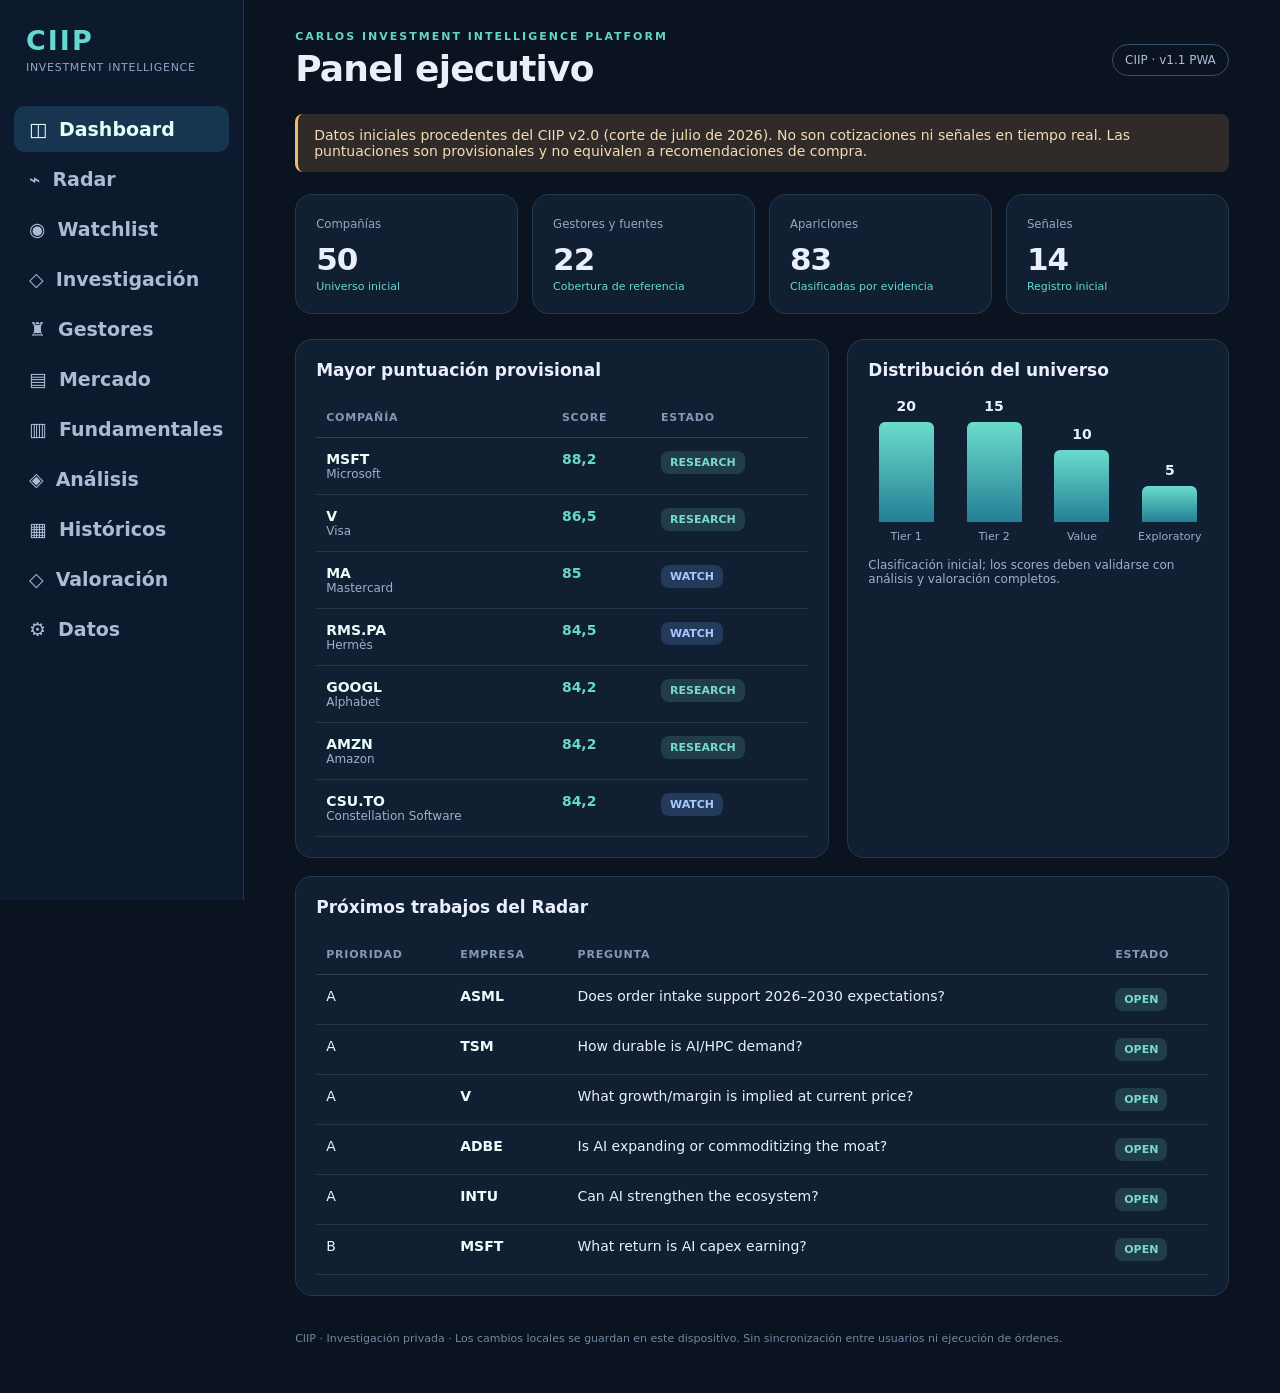
==== index.html @ c1bd5667 "Show 12%-15% DCF threshold cards responsively on mobile and desktop" ====
<!doctype html><html lang="es"><head><meta charset="utf-8"><meta name="viewport" content="width=device-width,initial-scale=1,viewport-fit=cover"><meta name="theme-color" content="#0c1425"><meta name="description" content="CIIP: Investment Radar, watchlist y análisis de calidad"><link rel="manifest" href="manifest.webmanifest"><title>CIIP · Investment Intelligence</title><style>
:root{font-family:Inter,ui-sans-serif,system-ui,-apple-system,Segoe UI,sans-serif;color:#e9effb;background:#0b1220;font-size:14px}*{box-sizing:border-box}body{margin:0}button,input,select,textarea{font:inherit}button{cursor:pointer}.app{display:flex;min-height:100vh}.side{width:244px;background:#0d192d;border-right:1px solid #27354c;padding:25px 14px;position:sticky;top:0;height:100vh;flex-shrink:0}.logo{font-size:27px;font-weight:850;letter-spacing:2px;color:#65d9ce;margin:0 12px 5px}.sub{color:#91a5c3;font-size:11px;margin:0 12px 32px;letter-spacing:.7px}.nav{display:flex;align-items:center;gap:12px;width:100%;background:transparent;border:0;color:#a9bbd5;text-align:left;padding:12px 15px;border-radius:11px;margin:4px 0;font-weight:650}.nav.active,.nav:hover{background:#173551;color:#e4fff8}.nav span{font-size:19px}.main{flex:1;min-width:0;padding:30px clamp(16px,4vw,52px);max-width:1680px;margin:0 auto}.top{display:flex;align-items:center;justify-content:space-between;gap:12px;margin-bottom:25px}.eyebrow{color:#61d6c8;font-size:11px;font-weight:750;letter-spacing:2px;text-transform:uppercase}.top h1{font-size:clamp(24px,3vw,36px);margin:5px 0 0;letter-spacing:-.8px}.pill{border:1px solid #38506a;color:#aabdd4;border-radius:50px;padding:8px 12px;font-size:12px}.stats{display:grid;grid-template-columns:repeat(4,minmax(0,1fr));gap:14px;margin-bottom:25px}.stat,.panel{background:#111f33;border:1px solid #253950;border-radius:17px;padding:20px}.stat small{color:#93a7c3}.stat strong{display:block;font-size:31px;margin-top:10px;letter-spacing:-1px}.stat em{font-style:normal;color:#65d9ce;font-size:11px}.grid{display:grid;grid-template-columns:1.4fr 1fr;gap:18px}.panel{margin-bottom:18px}.panel h2{margin:0 0 18px;font-size:17px}.muted{color:#9db0ca}.tiny{font-size:12px}.tablewrap{overflow:auto}.table{width:100%;border-collapse:collapse;text-align:left}.table th{font-size:11px;text-transform:uppercase;letter-spacing:.8px;color:#8399b5;padding:13px 10px;border-bottom:1px solid #304057;white-space:nowrap}.table td{padding:13px 10px;border-bottom:1px solid #23334a;vertical-align:top}.table tbody tr:hover{background:#1a2d43}.ticker{font-weight:800;color:#e6fff9}.score{font-weight:800;color:#68d9c9}.tag{display:inline-block;background:#213d4b;color:#78d9ce;padding:5px 9px;border-radius:8px;font-size:11px;font-weight:750}.tag.warn{background:#443824;color:#ffce7b}.tag.blue{background:#243a5a;color:#a9c7ff}.filters{display:flex;flex-wrap:wrap;gap:10px;margin-bottom:15px}.input,.select,.textarea{background:#0b182a;border:1px solid #31445d;border-radius:10px;color:#eef5ff;padding:11px 12px;outline:none}.input:focus,.select:focus,.textarea:focus{border-color:#66d6ca}.input{min-width:210px;flex:1}.btn{background:#63d8ca;border:0;border-radius:10px;color:#06252c;padding:10px 14px;font-weight:800}.btn.secondary{background:#24364f;color:#dbe8f8}.btn.danger{background:#54313d;color:#ffc6ce}.actions{display:flex;gap:8px;flex-wrap:wrap}.detail{position:fixed;right:0;top:0;bottom:0;width:min(560px,100%);background:#101d31;box-shadow:-20px 0 80px #0009;z-index:10;overflow:auto;padding:25px;border-left:1px solid #40516b}.overlay{position:fixed;inset:0;background:#0009;z-index:9}.detail h2{font-size:27px;margin:10px 0}.section{margin:25px 0}.section h3{color:#68d9c9;font-size:12px;letter-spacing:1.4px;text-transform:uppercase}.textarea{width:100%;min-height:120px;resize:vertical}.notice{border-left:3px solid #eebd6b;background:#302a29;padding:13px 16px;border-radius:8px;margin-bottom:22px;color:#f4dcb6}.bars{display:flex;align-items:flex-end;gap:12px;height:145px;margin:15px 0}.barcol{flex:1;display:flex;flex-direction:column;justify-content:end;align-items:center;height:100%;gap:8px}.bar{width:100%;max-width:55px;background:linear-gradient(#6bdccc,#247f95);border-radius:6px 6px 0 0}.barlabel{font-size:11px;color:#9aafc9;text-align:center}.mobilemenu{display:none}.hidden{display:none!important}.footer{color:#7188a5;font-size:11px;padding:18px 0}.link{color:#7fd9d0;text-decoration:none}.link:hover{text-decoration:underline}@media(max-width:900px){.side{width:70px;padding:20px 8px}.logo{font-size:18px;margin:0 4px}.sub,.nav .label{display:none}.nav{justify-content:center;padding:13px 8px}.stats{grid-template-columns:repeat(2,minmax(0,1fr))}.grid{grid-template-columns:1fr}}@media(max-width:600px){.app{display:block}.side{width:100%;height:auto;position:fixed;top:auto;bottom:0;z-index:5;display:flex;padding:7px;background:#0e1b30;border-right:0;border-top:1px solid #27354c;justify-content:space-around}.logo,.sub{display:none}.nav{width:auto;min-width:49px;margin:0;padding:9px}.nav span{font-size:21px}.main{padding:23px 15px 92px}.top{align-items:flex-start}.top h1{font-size:26px}.pill{font-size:10px}.stat{padding:15px}.stat strong{font-size:25px}.panel{padding:15px}.table{font-size:12px}.table td,.table th{padding:10px 7px}.detail{padding:20px}.notice{font-size:12px}}

/* CIIP v1.0: mobile-first valuation layouts */
.ciip-result-cards{display:none;grid-template-columns:repeat(3,minmax(0,1fr));gap:14px}
.ciip-result-card{min-width:0;border:1px solid #385168;background:#172942;border-radius:15px;padding:16px}
.ciip-result-card-title{display:flex;justify-content:space-between;align-items:center;gap:8px;margin-bottom:14px}
.ciip-result-card-title h3{margin:0;color:#e6fff9;font-size:16px}
.ciip-result-label{display:block;color:#9db0ca;font-size:11px;line-height:1.45}
.ciip-result-primary-block{padding:14px;border:1px solid #34566a;background:#0c2734;border-radius:12px}
.ciip-result-primary{display:block;color:#74e2d4;font-size:clamp(22px,2.5vw,30px);font-weight:850;line-height:1.15;margin:7px 0 2px;overflow-wrap:anywhere}
.ciip-result-unit{font-size:11px;color:#bbdadc}
.ciip-result-pairs{display:grid;grid-template-columns:repeat(2,minmax(0,1fr));gap:10px;margin-top:11px}
.ciip-result-metric{min-width:0;background:#112238;border:1px solid #2b4058;border-radius:10px;padding:11px}
.ciip-result-metric strong{display:block;font-size:18px;margin:7px 0;overflow-wrap:anywhere}
.ciip-result-metric small{display:block;font-size:10px;color:#8fa5bb;line-height:1.4}
.ciip-result-terminal{display:flex;justify-content:space-between;gap:10px;border-top:1px solid #2c4156;margin-top:12px;padding-top:12px;font-size:12px}
.ciip-result-warning{display:block;color:#f1c37b;font-size:11px;margin-top:8px}
.ciip-scenario-inline{margin-top:15px;padding:10px;border:1px solid #305563;background:#0e2a38;border-radius:10px}
.ciip-scenario-inline strong{display:block;margin-top:3px;font-size:20px;color:#72ded3;overflow-wrap:anywhere}
#ciip-valuation-results{scroll-margin-top:16px}
@media(max-width:1100px){
 .ciip-scenarios{grid-template-columns:1fr!important}
 .ciip-result-cards{display:grid}
 .ciip-result-desktop-table{display:none}
}
@media(max-width:680px){
 .ciip-result-cards{grid-template-columns:1fr}
 .ciip-share-fields{grid-template-columns:1fr!important}
 .ciip-result-card{padding:16px}
 .ciip-scenario-fields{grid-template-columns:repeat(2,minmax(0,1fr))!important}
 .ciip-scenario-panel{padding:15px}
 .ciip-scenario-fields .input{min-width:0;width:100%;font-size:16px}
 #ciip-valuation-results .actions{gap:7px}
 #ciip-valuation-results .btn{flex:1 1 auto;min-height:43px}
 .ciip-result-card-title h3{font-size:17px}
 .ciip-result-primary{font-size:28px}
}
@media(max-width:340px){
 .ciip-scenario-fields{grid-template-columns:1fr!important}
 .ciip-result-pairs{grid-template-columns:1fr}
}

/* Financial SEC history: swipeable comparison on mobile; three-card research summary. */
.ciip-history-cards{display:grid;grid-template-columns:repeat(3,minmax(0,1fr));gap:10px;margin-bottom:12px}
.ciip-history-cards>.panel{margin-bottom:0;min-width:0;padding:15px}
.ciip-history-cards h2{font-size:20px;line-height:1.3;overflow-wrap:anywhere;margin:8px 0}
@media(max-width:600px){.ciip-history-cards{grid-template-columns:1fr}.ciip-history-cards h2{font-size:22px}}
.ciip-result-cards.ciip-return-hurdles{display:grid;grid-template-columns:repeat(2,minmax(0,1fr));gap:12px}
@media(max-width:600px){.ciip-result-cards.ciip-return-hurdles{grid-template-columns:1fr}}
@media(max-width:600px){
 .side{justify-content:flex-start;gap:4px;overflow-x:auto;overscroll-behavior-x:contain;scrollbar-width:thin}
 .side .nav{flex:0 0 54px;min-width:54px}
}
</style></head><body><div id="app"></div><script id="seed" type="application/json">{"02_GURUS": [{"Guru_ID": "G001", "Fuente / vehículo": "Berkshire Hathaway", "Gestor / autor": "Warren Buffett / Greg Abel", "Tipo de dato": "OF-13F", "Estilo": "Quality/Value", "Último corte": "Q1 2026", "Frecuencia": "Trimestral", "Fiabilidad": "Alta", "URL principal": "https://13f.info/manager/0001067983-berkshire-hathaway-inc", "Limitación": "13F no refleja privadas, caja ni operaciones fuera de alcance."}, {"Guru_ID": "G002", "Fuente / vehículo": "Icahn Enterprises", "Gestor / autor": "Carl Icahn", "Tipo de dato": "OF-13F", "Estilo": "Activist", "Último corte": "Q1 2026", "Frecuencia": "Trimestral", "Fiabilidad": "Alta", "URL principal": "https://www.dataroma.com/m/holdings.php?m=ic", "Limitación": "Muy concentrado; distinguir IEP y vehículos."}, {"Guru_ID": "G003", "Fuente / vehículo": "Bridgewater Associates", "Gestor / autor": "CIO team / legado Ray Dalio", "Tipo de dato": "OF-13F", "Estilo": "Macro/Systematic", "Último corte": "Q1 2026", "Frecuencia": "Trimestral", "Fiabilidad": "Alta", "URL principal": "https://13f.info/manager/0001350694-bridgewater-associates-lp", "Limitación": "13F parcial frente a estrategia macro global."}, {"Guru_ID": "G004", "Fuente / vehículo": "Scion Asset Management", "Gestor / autor": "Michael Burry", "Tipo de dato": "OF-13F", "Estilo": "Deep Value / Options", "Último corte": "Q1 2026", "Frecuencia": "Trimestral", "Fiabilidad": "Alta", "URL principal": "https://13f.info/managers/s", "Limitación": "Opciones y nocionales no equivalen a exposición económica lineal."}, {"Guru_ID": "G005", "Fuente / vehículo": "Duquesne Family Office", "Gestor / autor": "Stanley Druckenmiller", "Tipo de dato": "OF-13F", "Estilo": "Macro/Growth", "Último corte": "Q1 2026", "Frecuencia": "Trimestral", "Fiabilidad": "Alta", "URL principal": "https://13f.info/manager/0001536411-duquesne-family-office-llc", "Limitación": "Alta rotación; llamadas y ETFs requieren clasificación."}, {"Guru_ID": "G006", "Fuente / vehículo": "Pershing Square", "Gestor / autor": "Bill Ackman", "Tipo de dato": "OF-13F", "Estilo": "Quality/Value/Activist", "Último corte": "Q1 2026", "Frecuencia": "Trimestral", "Fiabilidad": "Alta", "URL principal": "https://13f.info/manager/0001336528-pershing-square-capital-management-l-p", "Limitación": "No refleja coberturas ni todos los instrumentos."}, {"Guru_ID": "G007", "Fuente / vehículo": "Gotham Asset Management", "Gestor / autor": "Joel Greenblatt", "Tipo de dato": "OF-13F", "Estilo": "Systematic Value", "Último corte": "Q1 2026", "Frecuencia": "Trimestral", "Fiabilidad": "Alta", "URL principal": "https://13f.info/managers/g", "Limitación": "Cartera amplia; cada línea no implica alta convicción."}, {"Guru_ID": "G008", "Fuente / vehículo": "Oaktree Capital", "Gestor / autor": "Howard Marks / equipo", "Tipo de dato": "OF-13F", "Estilo": "Deep Value / Credit", "Último corte": "Q1 2026 restated", "Frecuencia": "Trimestral", "Fiabilidad": "Media", "URL principal": "https://13f.info/manager/0000949509-oaktree-capital-management-lp", "Limitación": "El equity book no representa la estrategia total de crédito."}, {"Guru_ID": "G009", "Fuente / vehículo": "Baupost Group", "Gestor / autor": "Seth Klarman", "Tipo de dato": "OF-13F", "Estilo": "Deep Value", "Último corte": "Q1 2026", "Frecuencia": "Trimestral", "Fiabilidad": "Alta", "URL principal": "https://13f.info/manager/0001061768-baupost-group-llc-ma", "Limitación": "Falta caja, crédito, privados y coberturas."}, {"Guru_ID": "G010", "Fuente / vehículo": "Appaloosa Management", "Gestor / autor": "David Tepper", "Tipo de dato": "OF-13F", "Estilo": "Value/Growth", "Último corte": "Q1 2026", "Frecuencia": "Trimestral", "Fiabilidad": "Alta", "URL principal": "https://13f.info/manager/0001656456-appaloosa-lp", "Limitación": "Cartera oportunista y dinámica."}, {"Guru_ID": "G011", "Fuente / vehículo": "Paulson & Co.", "Gestor / autor": "John Paulson", "Tipo de dato": "OF-13F", "Estilo": "Event-driven", "Último corte": "Q1 2026", "Frecuencia": "Trimestral", "Fiabilidad": "Alta", "URL principal": "https://13f.info/managers/p", "Limitación": "Alta concentración y tesis dependientes de eventos."}, {"Guru_ID": "G012", "Fuente / vehículo": "Pabrai Investments", "Gestor / autor": "Mohnish Pabrai", "Tipo de dato": "OF-13F", "Estilo": "Deep Value/Cyclical", "Último corte": "Q1 2026", "Frecuencia": "Trimestral", "Fiabilidad": "Alta", "URL principal": "https://dataroma.com/m/holdings.php?m=PI", "Limitación": "Sólo posiciones reportables en EE. UU."}, {"Guru_ID": "G013", "Fuente / vehículo": "Himalaya Capital", "Gestor / autor": "Li Lu", "Tipo de dato": "OF-13F", "Estilo": "Quality/Value", "Último corte": "Q1 2026", "Frecuencia": "Trimestral", "Fiabilidad": "Alta", "URL principal": "https://13f.info/managers/h", "Limitación": "Puede omitir Asia y posiciones no sujetas a 13F."}, {"Guru_ID": "G014", "Fuente / vehículo": "Graham Capital Management", "Gestor / autor": "Kenneth Tropin", "Tipo de dato": "OF-13F", "Estilo": "Macro/Systematic", "Último corte": "Q1 2026", "Frecuencia": "Trimestral", "Fiabilidad": "Alta", "URL principal": "https://13f.info/managers/g", "Limitación": "Cartera masiva con ETFs, opciones y convertibles."}, {"Guru_ID": "G015", "Fuente / vehículo": "Galician Investor", "Gestor / autor": "Autor independiente", "Tipo de dato": "DECL/ANAL/WATCH", "Estilo": "Quality", "Último corte": "Jul 2026", "Frecuencia": "Semanal", "Fiabilidad": "Media", "URL principal": "https://galicianinvestor.substack.com/", "Limitación": "Respetar paywall; separar cartera, análisis y watchlist."}, {"Guru_ID": "G016", "Fuente / vehículo": "Best Anchor Stocks", "Gestor / autor": "Leandro", "Tipo de dato": "DECL/ANAL/WATCH", "Estilo": "Compounder", "Último corte": "Jul 2026", "Frecuencia": "Semanal", "Fiabilidad": "Media", "URL principal": "https://www.bestanchorstocks.com/", "Limitación": "Analizar una empresa no implica titularidad."}, {"Guru_ID": "G017", "Fuente / vehículo": "Cobas Asset Management", "Gestor / autor": "Francisco García Paramés / equipo", "Tipo de dato": "OF-FUND", "Estilo": "Deep Value/Cyclical", "Último corte": "Dic 2025 / Ene 2026", "Frecuencia": "Mensual/Semestral", "Fiabilidad": "Alta", "URL principal": "https://www.cobasam.com/", "Limitación": "Usar fondo y fecha exactos."}, {"Guru_ID": "G018", "Fuente / vehículo": "WorldStocks Investments", "Gestor / autor": "Equipo WorldStocks", "Tipo de dato": "ANAL/METHOD", "Estilo": "Quality", "Último corte": "Material aportado", "Frecuencia": "Irregular", "Fiabilidad": "Media", "URL principal": "https://worldstocks.es/", "Limitación": "Checklist y análisis; no asumir cartera."}, {"Guru_ID": "G019", "Fuente / vehículo": "Fundsmith Equity Fund", "Gestor / autor": "Terry Smith / equipo", "Tipo de dato": "OF-FUND", "Estilo": "Quality Compounder", "Último corte": "30 Jun 2026", "Frecuencia": "Mensual", "Fiabilidad": "Alta", "URL principal": "https://www.fundsmith.co.uk/media/b22dtyny/june.pdf", "Limitación": "Top 10 oficial; una posición en construcción puede no revelarse."}, {"Guru_ID": "G020", "Fuente / vehículo": "Akre Capital Management", "Gestor / autor": "Chuck Akre / equipo", "Tipo de dato": "OF-13F", "Estilo": "Quality Compounder", "Último corte": "Q1 2026", "Frecuencia": "Trimestral", "Fiabilidad": "Alta", "URL principal": "https://13f.info/manager/0001112520-akre-capital-management-llc", "Limitación": "13F no muestra caja ni valores no reportables."}, {"Guru_ID": "G021", "Fuente / vehículo": "Markel Group", "Gestor / autor": "Tom Gayner / equipo", "Tipo de dato": "OF-13F", "Estilo": "Quality/Value", "Último corte": "Q1 2026", "Frecuencia": "Trimestral", "Fiabilidad": "Alta", "URL principal": "https://13f.info/manager/0001096343-markel-group-inc", "Limitación": "La cartera forma parte de una aseguradora/holding; no aislar sin contexto."}, {"Guru_ID": "G022", "Fuente / vehículo": "Nomad Investment Partnership", "Gestor / autor": "Nick Sleep / Qais Zakaria", "Tipo de dato": "HIST/LETTERS", "Estilo": "Scale Economies Shared", "Último corte": "2001–2014", "Frecuencia": "Histórico", "Fiabilidad": "Alta", "URL principal": "https://igyfoundation.org.uk/wp-content/uploads/2021/03/Full_Collection_Nomad_Letters_.pdf", "Limitación": "Fuente filosófica histórica; no existe cartera pública actual."}], "03_HOLDINGS": [{"Holding_ID": "H001", "Guru_ID": "G001", "Ticker": "AAPL", "Empresa": "Apple", "Fecha_corte": "2026-03-31", "Tipo_aparición": "OF-13F", "Peso_%": 21.99, "Valor_USD_mm": "", "Actividad": "Holding", "Convicción": "Alta", "Fuente_URL": "https://13f.info/13f/000119312526226661-berkshire-hathaway-inc-q1-2026", "Nota": "Q1 2026; weight from reported 13F market value."}, {"Holding_ID": "H002", "Guru_ID": "G001", "Ticker": "AXP", "Empresa": "American Express", "Fecha_corte": "2026-03-31", "Tipo_aparición": "OF-13F", "Peso_%": 17.43, "Valor_USD_mm": "", "Actividad": "Holding", "Convicción": "Alta", "Fuente_URL": "https://13f.info/13f/000119312526226661-berkshire-hathaway-inc-q1-2026", "Nota": "Q1 2026; weight from reported 13F market value."}, {"Holding_ID": "H003", "Guru_ID": "G001", "Ticker": "KO", "Empresa": "Coca-Cola", "Fecha_corte": "2026-03-31", "Tipo_aparición": "OF-13F", "Peso_%": 11.56, "Valor_USD_mm": "", "Actividad": "Holding", "Convicción": "Alta", "Fuente_URL": "https://13f.info/13f/000119312526226661-berkshire-hathaway-inc-q1-2026", "Nota": "Q1 2026; weight from reported 13F market value."}, {"Holding_ID": "H004", "Guru_ID": "G001", "Ticker": "BAC", "Empresa": "Bank of America", "Fecha_corte": "2026-03-31", "Tipo_aparición": "OF-13F", "Peso_%": 9.52, "Valor_USD_mm": "", "Actividad": "Holding", "Convicción": "Alta", "Fuente_URL": "https://13f.info/13f/000119312526226661-berkshire-hathaway-inc-q1-2026", "Nota": "Q1 2026; weight from reported 13F market value."}, {"Holding_ID": "H005", "Guru_ID": "G001", "Ticker": "CVX", "Empresa": "Chevron", "Fecha_corte": "2026-03-31", "Tipo_aparición": "OF-13F", "Peso_%": 6.64, "Valor_USD_mm": "", "Actividad": "Holding", "Convicción": "Alta", "Fuente_URL": "https://13f.info/13f/000119312526226661-berkshire-hathaway-inc-q1-2026", "Nota": "Q1 2026; weight from reported 13F market value."}, {"Holding_ID": "H006", "Guru_ID": "G001", "Ticker": "OXY", "Empresa": "Occidental Petroleum", "Fecha_corte": "2026-03-31", "Tipo_aparición": "OF-13F", "Peso_%": 6.55, "Valor_USD_mm": "", "Actividad": "Holding", "Convicción": "Alta", "Fuente_URL": "https://13f.info/13f/000119312526226661-berkshire-hathaway-inc-q1-2026", "Nota": "Q1 2026; weight from reported 13F market value."}, {"Holding_ID": "H007", "Guru_ID": "G001", "Ticker": "GOOGL", "Empresa": "Alphabet", "Fecha_corte": "2026-03-31", "Tipo_aparición": "OF-13F", "Peso_%": 5.93, "Valor_USD_mm": "", "Actividad": "Holding", "Convicción": "Alta", "Fuente_URL": "https://13f.info/13f/000119312526226661-berkshire-hathaway-inc-q1-2026", "Nota": "Q1 2026; weight from reported 13F market value."}, {"Holding_ID": "H008", "Guru_ID": "G001", "Ticker": "CB", "Empresa": "Chubb", "Fecha_corte": "2026-03-31", "Tipo_aparición": "OF-13F", "Peso_%": 4.24, "Valor_USD_mm": "", "Actividad": "Holding", "Convicción": "Alta", "Fuente_URL": "https://13f.info/13f/000119312526226661-berkshire-hathaway-inc-q1-2026", "Nota": "Q1 2026; weight from reported 13F market value."}, {"Holding_ID": "H009", "Guru_ID": "G001", "Ticker": "MCO", "Empresa": "Moody's", "Fecha_corte": "2026-03-31", "Tipo_aparición": "OF-13F", "Peso_%": 4.09, "Valor_USD_mm": "", "Actividad": "Holding", "Convicción": "Alta", "Fuente_URL": "https://13f.info/13f/000119312526226661-berkshire-hathaway-inc-q1-2026", "Nota": "Q1 2026; weight from reported 13F market value."}, {"Holding_ID": "H010", "Guru_ID": "G001", "Ticker": "KHC", "Empresa": "Kraft Heinz", "Fecha_corte": "2026-03-31", "Tipo_aparición": "OF-13F", "Peso_%": 2.78, "Valor_USD_mm": "", "Actividad": "Holding", "Convicción": "Alta", "Fuente_URL": "https://13f.info/13f/000119312526226661-berkshire-hathaway-inc-q1-2026", "Nota": "Q1 2026; weight from reported 13F market value."}, {"Holding_ID": "H011", "Guru_ID": "G006", "Ticker": "BN.TO", "Empresa": "Brookfield", "Fecha_corte": "2026-03-31", "Tipo_aparición": "OF-13F", "Peso_%": 17.62, "Valor_USD_mm": "", "Actividad": "Holding", "Convicción": "Alta", "Fuente_URL": "https://13f.info/13f/000117266126002336-pershing-square-capital-management-l-p-q1-2026", "Nota": "Q1 2026."}, {"Holding_ID": "H012", "Guru_ID": "G006", "Ticker": "AMZN", "Empresa": "Amazon", "Fecha_corte": "2026-03-31", "Tipo_aparición": "OF-13F", "Peso_%": 17.39, "Valor_USD_mm": "", "Actividad": "Holding", "Convicción": "Alta", "Fuente_URL": "https://13f.info/13f/000117266126002336-pershing-square-capital-management-l-p-q1-2026", "Nota": "Q1 2026."}, {"Holding_ID": "H013", "Guru_ID": "G006", "Ticker": "UBER", "Empresa": "Uber", "Fecha_corte": "2026-03-31", "Tipo_aparición": "OF-13F", "Peso_%": 15.71, "Valor_USD_mm": "", "Actividad": "Holding", "Convicción": "Alta", "Fuente_URL": "https://13f.info/13f/000117266126002336-pershing-square-capital-management-l-p-q1-2026", "Nota": "Q1 2026."}, {"Holding_ID": "H014", "Guru_ID": "G006", "Ticker": "MSFT", "Empresa": "Microsoft", "Fecha_corte": "2026-03-31", "Tipo_aparición": "OF-13F", "Peso_%": 15.26, "Valor_USD_mm": "", "Actividad": "Holding", "Convicción": "Alta", "Fuente_URL": "https://13f.info/13f/000117266126002336-pershing-square-capital-management-l-p-q1-2026", "Nota": "Q1 2026."}, {"Holding_ID": "H015", "Guru_ID": "G006", "Ticker": "QSR", "Empresa": "Restaurant Brands", "Fecha_corte": "2026-03-31", "Tipo_aparición": "OF-13F", "Peso_%": 12.2, "Valor_USD_mm": "", "Actividad": "Holding", "Convicción": "Alta", "Fuente_URL": "https://13f.info/13f/000117266126002336-pershing-square-capital-management-l-p-q1-2026", "Nota": "Q1 2026."}, {"Holding_ID": "H016", "Guru_ID": "G006", "Ticker": "META", "Empresa": "Meta Platforms", "Fecha_corte": "2026-03-31", "Tipo_aparición": "OF-13F", "Peso_%": 11.1, "Valor_USD_mm": "", "Actividad": "Holding", "Convicción": "Alta", "Fuente_URL": "https://13f.info/13f/000117266126002336-pershing-square-capital-management-l-p-q1-2026", "Nota": "Q1 2026."}, {"Holding_ID": "H017", "Guru_ID": "G006", "Ticker": "HHH", "Empresa": "Howard Hughes Holdings", "Fecha_corte": "2026-03-31", "Tipo_aparición": "OF-13F", "Peso_%": 8.7, "Valor_USD_mm": "", "Actividad": "Holding", "Convicción": "Alta", "Fuente_URL": "https://13f.info/13f/000117266126002336-pershing-square-capital-management-l-p-q1-2026", "Nota": "Q1 2026."}, {"Holding_ID": "H018", "Guru_ID": "G006", "Ticker": "SEG", "Empresa": "Seaport Entertainment", "Fecha_corte": "2026-03-31", "Tipo_aparición": "OF-13F", "Peso_%": 0.79, "Valor_USD_mm": "", "Actividad": "Holding", "Convicción": "Alta", "Fuente_URL": "https://13f.info/13f/000117266126002336-pershing-square-capital-management-l-p-q1-2026", "Nota": "Q1 2026."}, {"Holding_ID": "H019", "Guru_ID": "G006", "Ticker": "GOOG", "Empresa": "Alphabet", "Fecha_corte": "2026-03-31", "Tipo_aparición": "OF-13F", "Peso_%": 0.65, "Valor_USD_mm": "", "Actividad": "Holding", "Convicción": "Alta", "Fuente_URL": "https://13f.info/13f/000117266126002336-pershing-square-capital-management-l-p-q1-2026", "Nota": "Q1 2026."}, {"Holding_ID": "H020", "Guru_ID": "G006", "Ticker": "HTZ", "Empresa": "Hertz", "Fecha_corte": "2026-03-31", "Tipo_aparición": "OF-13F", "Peso_%": 0.51, "Valor_USD_mm": "", "Actividad": "Holding", "Convicción": "Alta", "Fuente_URL": "https://13f.info/13f/000117266126002336-pershing-square-capital-management-l-p-q1-2026", "Nota": "Q1 2026."}, {"Holding_ID": "H021", "Guru_ID": "G010", "Ticker": "AMZN", "Empresa": "Amazon", "Fecha_corte": "2026-03-31", "Tipo_aparición": "OF-13F", "Peso_%": 15.16, "Valor_USD_mm": "", "Actividad": "Holding", "Convicción": "Alta", "Fuente_URL": "https://13f.info/manager/0001656456-appaloosa-lp", "Nota": "Q1 2026."}, {"Holding_ID": "H022", "Guru_ID": "G010", "Ticker": "MU", "Empresa": "Micron", "Fecha_corte": "2026-03-31", "Tipo_aparición": "OF-13F", "Peso_%": 9.48, "Valor_USD_mm": "", "Actividad": "Holding", "Convicción": "Alta", "Fuente_URL": "https://13f.info/manager/0001656456-appaloosa-lp", "Nota": "Q1 2026."}, {"Holding_ID": "H023", "Guru_ID": "G010", "Ticker": "GOOG", "Empresa": "Alphabet", "Fecha_corte": "2026-03-31", "Tipo_aparición": "OF-13F", "Peso_%": 8.38, "Valor_USD_mm": "", "Actividad": "Holding", "Convicción": "Alta", "Fuente_URL": "https://13f.info/manager/0001656456-appaloosa-lp", "Nota": "Q1 2026."}, {"Holding_ID": "H024", "Guru_ID": "G010", "Ticker": "UBER", "Empresa": "Uber", "Fecha_corte": "2026-03-31", "Tipo_aparición": "OF-13F", "Peso_%": 7.68, "Valor_USD_mm": "", "Actividad": "Holding", "Convicción": "Alta", "Fuente_URL": "https://13f.info/manager/0001656456-appaloosa-lp", "Nota": "Q1 2026."}, {"Holding_ID": "H025", "Guru_ID": "G010", "Ticker": "TSM", "Empresa": "TSMC", "Fecha_corte": "2026-03-31", "Tipo_aparición": "OF-13F", "Peso_%": 7.56, "Valor_USD_mm": "", "Actividad": "Holding", "Convicción": "Alta", "Fuente_URL": "https://13f.info/manager/0001656456-appaloosa-lp", "Nota": "Q1 2026."}, {"Holding_ID": "H026", "Guru_ID": "G010", "Ticker": "BABA", "Empresa": "Alibaba", "Fecha_corte": "2026-03-31", "Tipo_aparición": "OF-13F", "Peso_%": 7.33, "Valor_USD_mm": "", "Actividad": "Holding", "Convicción": "Alta", "Fuente_URL": "https://13f.info/manager/0001656456-appaloosa-lp", "Nota": "Q1 2026."}, {"Holding_ID": "H027", "Guru_ID": "G010", "Ticker": "VST", "Empresa": "Vistra", "Fecha_corte": "2026-03-31", "Tipo_aparición": "OF-13F", "Peso_%": 5.12, "Valor_USD_mm": "", "Actividad": "Holding", "Convicción": "Alta", "Fuente_URL": "https://13f.info/manager/0001656456-appaloosa-lp", "Nota": "Q1 2026."}, {"Holding_ID": "H028", "Guru_ID": "G010", "Ticker": "EWY", "Empresa": "iShares MSCI South Korea ETF", "Fecha_corte": "2026-03-31", "Tipo_aparición": "OF-13F", "Peso_%": 4.98, "Valor_USD_mm": "", "Actividad": "Holding", "Convicción": "Alta", "Fuente_URL": "https://13f.info/manager/0001656456-appaloosa-lp", "Nota": "Q1 2026."}, {"Holding_ID": "H029", "Guru_ID": "G010", "Ticker": "NVDA", "Empresa": "Nvidia", "Fecha_corte": "2026-03-31", "Tipo_aparición": "OF-13F", "Peso_%": 4.33, "Valor_USD_mm": "", "Actividad": "Holding", "Convicción": "Alta", "Fuente_URL": "https://13f.info/manager/0001656456-appaloosa-lp", "Nota": "Q1 2026."}, {"Holding_ID": "H030", "Guru_ID": "G010", "Ticker": "NRG", "Empresa": "NRG Energy", "Fecha_corte": "2026-03-31", "Tipo_aparición": "OF-13F", "Peso_%": 4.27, "Valor_USD_mm": "", "Actividad": "Holding", "Convicción": "Alta", "Fuente_URL": "https://13f.info/manager/0001656456-appaloosa-lp", "Nota": "Q1 2026."}, {"Holding_ID": "H031", "Guru_ID": "G005", "Ticker": "NTRA", "Empresa": "Natera", "Fecha_corte": "2026-03-31", "Tipo_aparición": "OF-13F", "Peso_%": 18.14, "Valor_USD_mm": "", "Actividad": "Equity", "Convicción": "Alta", "Fuente_URL": "https://13f.info/13f/000153641126000004-duquesne-family-office-llc-q1-2026", "Nota": "Q1 2026; options kept separate from long equity."}, {"Holding_ID": "H032", "Guru_ID": "G005", "Ticker": "EWZ", "Empresa": "iShares MSCI Brazil ETF", "Fecha_corte": "2026-03-31", "Tipo_aparición": "OF-13F", "Peso_%": 8.71, "Valor_USD_mm": "", "Actividad": "Option/call", "Convicción": "Alta", "Fuente_URL": "https://13f.info/13f/000153641126000004-duquesne-family-office-llc-q1-2026", "Nota": "Q1 2026; options kept separate from long equity."}, {"Holding_ID": "H033", "Guru_ID": "G005", "Ticker": "INSM", "Empresa": "Insmed", "Fecha_corte": "2026-03-31", "Tipo_aparición": "OF-13F", "Peso_%": 5.59, "Valor_USD_mm": "", "Actividad": "Equity", "Convicción": "Alta", "Fuente_URL": "https://13f.info/13f/000153641126000004-duquesne-family-office-llc-q1-2026", "Nota": "Q1 2026; options kept separate from long equity."}, {"Holding_ID": "H034", "Guru_ID": "G005", "Ticker": "TSM", "Empresa": "TSMC", "Fecha_corte": "2026-03-31", "Tipo_aparición": "OF-13F", "Peso_%": 4.96, "Valor_USD_mm": "", "Actividad": "Equity", "Convicción": "Alta", "Fuente_URL": "https://13f.info/13f/000153641126000004-duquesne-family-office-llc-q1-2026", "Nota": "Q1 2026; options kept separate from long equity."}, {"Holding_ID": "H035", "Guru_ID": "G005", "Ticker": "RSP", "Empresa": "Invesco S&P 500 Equal Weight ETF", "Fecha_corte": "2026-03-31", "Tipo_aparición": "OF-13F", "Peso_%": 4.67, "Valor_USD_mm": "", "Actividad": "Option/call", "Convicción": "Alta", "Fuente_URL": "https://13f.info/13f/000153641126000004-duquesne-family-office-llc-q1-2026", "Nota": "Q1 2026; options kept separate from long equity."}, {"Holding_ID": "H036", "Guru_ID": "G005", "Ticker": "YPF", "Empresa": "YPF", "Fecha_corte": "2026-03-31", "Tipo_aparición": "OF-13F", "Peso_%": 4.43, "Valor_USD_mm": "", "Actividad": "Equity", "Convicción": "Alta", "Fuente_URL": "https://13f.info/13f/000153641126000004-duquesne-family-office-llc-q1-2026", "Nota": "Q1 2026; options kept separate from long equity."}, {"Holding_ID": "H037", "Guru_ID": "G005", "Ticker": "TBBB", "Empresa": "BBB Foods", "Fecha_corte": "2026-03-31", "Tipo_aparición": "OF-13F", "Peso_%": 3.26, "Valor_USD_mm": "", "Actividad": "Equity", "Convicción": "Alta", "Fuente_URL": "https://13f.info/13f/000153641126000004-duquesne-family-office-llc-q1-2026", "Nota": "Q1 2026; options kept separate from long equity."}, {"Holding_ID": "H038", "Guru_ID": "G005", "Ticker": "AA", "Empresa": "Alcoa", "Fecha_corte": "2026-03-31", "Tipo_aparición": "OF-13F", "Peso_%": 2.93, "Valor_USD_mm": "", "Actividad": "Equity", "Convicción": "Alta", "Fuente_URL": "https://13f.info/13f/000153641126000004-duquesne-family-office-llc-q1-2026", "Nota": "Q1 2026; options kept separate from long equity."}, {"Holding_ID": "H039", "Guru_ID": "G005", "Ticker": "NAMS", "Empresa": "NewAmsterdam Pharma", "Fecha_corte": "2026-03-31", "Tipo_aparición": "OF-13F", "Peso_%": 2.91, "Valor_USD_mm": "", "Actividad": "Equity", "Convicción": "Alta", "Fuente_URL": "https://13f.info/13f/000153641126000004-duquesne-family-office-llc-q1-2026", "Nota": "Q1 2026; options kept separate from long equity."}, {"Holding_ID": "H040", "Guru_ID": "G005", "Ticker": "SE", "Empresa": "Sea Ltd.", "Fecha_corte": "2026-03-31", "Tipo_aparición": "OF-13F", "Peso_%": 2.7, "Valor_USD_mm": "", "Actividad": "Equity", "Convicción": "Alta", "Fuente_URL": "https://13f.info/13f/000153641126000004-duquesne-family-office-llc-q1-2026", "Nota": "Q1 2026; options kept separate from long equity."}, {"Holding_ID": "H041", "Guru_ID": "G019", "Ticker": "MAR", "Empresa": "Marriott", "Fecha_corte": "2026-06-30", "Tipo_aparición": "OF-FUND", "Peso_%": "", "Valor_USD_mm": "", "Actividad": "Top 10 holding", "Convicción": "Alta", "Fuente_URL": "https://www.fundsmith.co.uk/media/b22dtyny/june.pdf", "Nota": "Official June 2026 factsheet; weights not reproduced."}, {"Holding_ID": "H042", "Guru_ID": "G019", "Ticker": "WAT", "Empresa": "Waters", "Fecha_corte": "2026-06-30", "Tipo_aparición": "OF-FUND", "Peso_%": "", "Valor_USD_mm": "", "Actividad": "Top 10 holding", "Convicción": "Alta", "Fuente_URL": "https://www.fundsmith.co.uk/media/b22dtyny/june.pdf", "Nota": "Official June 2026 factsheet; weights not reproduced."}, {"Holding_ID": "H043", "Guru_ID": "G019", "Ticker": "SYK", "Empresa": "Stryker", "Fecha_corte": "2026-06-30", "Tipo_aparición": "OF-FUND", "Peso_%": "", "Valor_USD_mm": "", "Actividad": "Top 10 holding", "Convicción": "Alta", "Fuente_URL": "https://www.fundsmith.co.uk/media/b22dtyny/june.pdf", "Nota": "Official June 2026 factsheet; weights not reproduced."}, {"Holding_ID": "H044", "Guru_ID": "G019", "Ticker": "OR.PA", "Empresa": "L'Oréal", "Fecha_corte": "2026-06-30", "Tipo_aparición": "OF-FUND", "Peso_%": "", "Valor_USD_mm": "", "Actividad": "Top 10 holding", "Convicción": "Alta", "Fuente_URL": "https://www.fundsmith.co.uk/media/b22dtyny/june.pdf", "Nota": "Official June 2026 factsheet; weights not reproduced."}, {"Holding_ID": "H045", "Guru_ID": "G019", "Ticker": "AMS.MC", "Empresa": "Amadeus", "Fecha_corte": "2026-06-30", "Tipo_aparición": "OF-FUND", "Peso_%": "", "Valor_USD_mm": "", "Actividad": "Top 10 holding", "Convicción": "Alta", "Fuente_URL": "https://www.fundsmith.co.uk/media/b22dtyny/june.pdf", "Nota": "Official June 2026 factsheet; weights not reproduced."}, {"Holding_ID": "H046", "Guru_ID": "G019", "Ticker": "V", "Empresa": "Visa", "Fecha_corte": "2026-06-30", "Tipo_aparición": "OF-FUND", "Peso_%": "", "Valor_USD_mm": "", "Actividad": "Top 10 holding", "Convicción": "Alta", "Fuente_URL": "https://www.fundsmith.co.uk/media/b22dtyny/june.pdf", "Nota": "Official June 2026 factsheet; weights not reproduced."}, {"Holding_ID": "H047", "Guru_ID": "G019", "Ticker": "PM", "Empresa": "Philip Morris", "Fecha_corte": "2026-06-30", "Tipo_aparición": "OF-FUND", "Peso_%": "", "Valor_USD_mm": "", "Actividad": "Top 10 holding", "Convicción": "Alta", "Fuente_URL": "https://www.fundsmith.co.uk/media/b22dtyny/june.pdf", "Nota": "Official June 2026 factsheet; weights not reproduced."}, {"Holding_ID": "H048", "Guru_ID": "G019", "Ticker": "FTNT", "Empresa": "Fortinet", "Fecha_corte": "2026-06-30", "Tipo_aparición": "OF-FUND", "Peso_%": "", "Valor_USD_mm": "", "Actividad": "Top 10 holding", "Convicción": "Alta", "Fuente_URL": "https://www.fundsmith.co.uk/media/b22dtyny/june.pdf", "Nota": "Official June 2026 factsheet; weights not reproduced."}, {"Holding_ID": "H049", "Guru_ID": "G019", "Ticker": "ADP", "Empresa": "Automatic Data Processing", "Fecha_corte": "2026-06-30", "Tipo_aparición": "OF-FUND", "Peso_%": "", "Valor_USD_mm": "", "Actividad": "Top 10 holding", "Convicción": "Alta", "Fuente_URL": "https://www.fundsmith.co.uk/media/b22dtyny/june.pdf", "Nota": "Official June 2026 factsheet; weights not reproduced."}, {"Holding_ID": "H050", "Guru_ID": "G019", "Ticker": "CHD", "Empresa": "Church & Dwight", "Fecha_corte": "2026-06-30", "Tipo_aparición": "OF-FUND", "Peso_%": "", "Valor_USD_mm": "", "Actividad": "Top 10 holding", "Convicción": "Alta", "Fuente_URL": "https://www.fundsmith.co.uk/media/b22dtyny/june.pdf", "Nota": "Official June 2026 factsheet; weights not reproduced."}, {"Holding_ID": "H051", "Guru_ID": "G020", "Ticker": "MA", "Empresa": "Mastercard", "Fecha_corte": "2026-03-31", "Tipo_aparición": "OF-13F", "Peso_%": "", "Valor_USD_mm": "", "Actividad": "Top holding", "Convicción": "Alta", "Fuente_URL": "https://13f.info/manager/0001112520-akre-capital-management-llc", "Nota": "Top holdings shown on manager filing page."}, {"Holding_ID": "H052", "Guru_ID": "G020", "Ticker": "BN.TO", "Empresa": "Brookfield", "Fecha_corte": "2026-03-31", "Tipo_aparición": "OF-13F", "Peso_%": "", "Valor_USD_mm": "", "Actividad": "Top holding", "Convicción": "Alta", "Fuente_URL": "https://13f.info/manager/0001112520-akre-capital-management-llc", "Nota": "Top holdings shown on manager filing page."}, {"Holding_ID": "H053", "Guru_ID": "G020", "Ticker": "KKR", "Empresa": "KKR", "Fecha_corte": "2026-03-31", "Tipo_aparición": "OF-13F", "Peso_%": "", "Valor_USD_mm": "", "Actividad": "Top holding", "Convicción": "Alta", "Fuente_URL": "https://13f.info/manager/0001112520-akre-capital-management-llc", "Nota": "Top holdings shown on manager filing page."}, {"Holding_ID": "H054", "Guru_ID": "G020", "Ticker": "MCO", "Empresa": "Moody's", "Fecha_corte": "2026-03-31", "Tipo_aparición": "OF-13F", "Peso_%": "", "Valor_USD_mm": "", "Actividad": "Top holding", "Convicción": "Alta", "Fuente_URL": "https://13f.info/manager/0001112520-akre-capital-management-llc", "Nota": "Top holdings shown on manager filing page."}, {"Holding_ID": "H055", "Guru_ID": "G020", "Ticker": "V", "Empresa": "Visa", "Fecha_corte": "2026-03-31", "Tipo_aparición": "OF-13F", "Peso_%": "", "Valor_USD_mm": "", "Actividad": "Top holding", "Convicción": "Alta", "Fuente_URL": "https://13f.info/manager/0001112520-akre-capital-management-llc", "Nota": "Top holdings shown on manager filing page."}, {"Holding_ID": "H056", "Guru_ID": "G021", "Ticker": "BRK.A", "Empresa": "Berkshire Hathaway A", "Fecha_corte": "2026-03-31", "Tipo_aparición": "OF-13F", "Peso_%": "", "Valor_USD_mm": "", "Actividad": "Top holding", "Convicción": "Alta", "Fuente_URL": "https://13f.info/manager/0001096343-markel-group-inc", "Nota": "Top holdings shown on manager filing page."}, {"Holding_ID": "H057", "Guru_ID": "G021", "Ticker": "GOOG", "Empresa": "Alphabet", "Fecha_corte": "2026-03-31", "Tipo_aparición": "OF-13F", "Peso_%": "", "Valor_USD_mm": "", "Actividad": "Top holding", "Convicción": "Alta", "Fuente_URL": "https://13f.info/manager/0001096343-markel-group-inc", "Nota": "Top holdings shown on manager filing page."}, {"Holding_ID": "H058", "Guru_ID": "G021", "Ticker": "BRK.B", "Empresa": "Berkshire Hathaway B", "Fecha_corte": "2026-03-31", "Tipo_aparición": "OF-13F", "Peso_%": "", "Valor_USD_mm": "", "Actividad": "Top holding", "Convicción": "Alta", "Fuente_URL": "https://13f.info/manager/0001096343-markel-group-inc", "Nota": "Top holdings shown on manager filing page."}, {"Holding_ID": "H059", "Guru_ID": "G021", "Ticker": "BN.TO", "Empresa": "Brookfield", "Fecha_corte": "2026-03-31", "Tipo_aparición": "OF-13F", "Peso_%": "", "Valor_USD_mm": "", "Actividad": "Top holding", "Convicción": "Alta", "Fuente_URL": "https://13f.info/manager/0001096343-markel-group-inc", "Nota": "Top holdings shown on manager filing page."}, {"Holding_ID": "H060", "Guru_ID": "G021", "Ticker": "DE", "Empresa": "Deere", "Fecha_corte": "2026-03-31", "Tipo_aparición": "OF-13F", "Peso_%": "", "Valor_USD_mm": "", "Actividad": "Top holding", "Convicción": "Alta", "Fuente_URL": "https://13f.info/manager/0001096343-markel-group-inc", "Nota": "Top holdings shown on manager filing page."}, {"Holding_ID": "H061", "Guru_ID": "G017", "Ticker": "ATYM.L", "Empresa": "Atalaya Mining", "Fecha_corte": "2025-12-31", "Tipo_aparición": "OF-FUND", "Peso_%": 4.2, "Valor_USD_mm": "", "Actividad": "Holding", "Convicción": "Alta", "Fuente_URL": "https://www.cobasam.com/wp-content/uploads/2026/01/Comentario-Segundo-Semestre-2025.pdf", "Nota": "Cobas Selección; official year-end commentary."}, {"Holding_ID": "H062", "Guru_ID": "G017", "Ticker": "GLNG", "Empresa": "Golar LNG", "Fecha_corte": "2025-12-31", "Tipo_aparición": "OF-FUND", "Peso_%": 4, "Valor_USD_mm": "", "Actividad": "Holding", "Convicción": "Alta", "Fuente_URL": "https://www.cobasam.com/wp-content/uploads/2026/01/Comentario-Segundo-Semestre-2025.pdf", "Nota": "Cobas Selección; official year-end commentary."}, {"Holding_ID": "H063", "Guru_ID": "G017", "Ticker": "0001.HK", "Empresa": "CK Hutchison", "Fecha_corte": "2025-12-31", "Tipo_aparición": "OF-FUND", "Peso_%": 3.6, "Valor_USD_mm": "", "Actividad": "Holding", "Convicción": "Alta", "Fuente_URL": "https://www.cobasam.com/wp-content/uploads/2026/01/Comentario-Segundo-Semestre-2025.pdf", "Nota": "Cobas Selección; official year-end commentary."}, {"Holding_ID": "H064", "Guru_ID": "G017", "Ticker": "DAN.MI", "Empresa": "Danieli", "Fecha_corte": "2025-12-31", "Tipo_aparición": "OF-FUND", "Peso_%": 3.1, "Valor_USD_mm": "", "Actividad": "Holding", "Convicción": "Alta", "Fuente_URL": "https://www.cobasam.com/wp-content/uploads/2026/01/Comentario-Segundo-Semestre-2025.pdf", "Nota": "Cobas Selección; official year-end commentary."}, {"Holding_ID": "H065", "Guru_ID": "G017", "Ticker": "BWO.OL", "Empresa": "BW Offshore", "Fecha_corte": "2025-12-31", "Tipo_aparición": "OF-FUND", "Peso_%": 2.9, "Valor_USD_mm": "", "Actividad": "Holding", "Convicción": "Alta", "Fuente_URL": "https://www.cobasam.com/wp-content/uploads/2026/01/Comentario-Segundo-Semestre-2025.pdf", "Nota": "Cobas Selección; official year-end commentary."}, {"Holding_ID": "H066", "Guru_ID": "G017", "Ticker": "BWE.OL", "Empresa": "BW Energy", "Fecha_corte": "2025-12-31", "Tipo_aparición": "OF-FUND", "Peso_%": 2.8, "Valor_USD_mm": "", "Actividad": "Holding", "Convicción": "Alta", "Fuente_URL": "https://www.cobasam.com/wp-content/uploads/2026/01/Comentario-Segundo-Semestre-2025.pdf", "Nota": "Cobas Selección; official year-end commentary."}, {"Holding_ID": "H067", "Guru_ID": "G017", "Ticker": "WIZZ.L", "Empresa": "Wizz Air", "Fecha_corte": "2025-12-31", "Tipo_aparición": "OF-FUND", "Peso_%": 2.5, "Valor_USD_mm": "", "Actividad": "Holding", "Convicción": "Alta", "Fuente_URL": "https://www.cobasam.com/wp-content/uploads/2026/01/Comentario-Segundo-Semestre-2025.pdf", "Nota": "Cobas Selección; official year-end commentary."}, {"Holding_ID": "H068", "Guru_ID": "G017", "Ticker": "BRAV3.SA", "Empresa": "Brava Energia", "Fecha_corte": "2025-12-31", "Tipo_aparición": "OF-FUND", "Peso_%": 2.4, "Valor_USD_mm": "", "Actividad": "Holding", "Convicción": "Alta", "Fuente_URL": "https://www.cobasam.com/wp-content/uploads/2026/01/Comentario-Segundo-Semestre-2025.pdf", "Nota": "Cobas Selección; official year-end commentary."}, {"Holding_ID": "H069", "Guru_ID": "G017", "Ticker": "TGS", "Empresa": "TGS", "Fecha_corte": "2025-12-31", "Tipo_aparición": "OF-FUND", "Peso_%": 2.4, "Valor_USD_mm": "", "Actividad": "Holding", "Convicción": "Alta", "Fuente_URL": "https://www.cobasam.com/wp-content/uploads/2026/01/Comentario-Segundo-Semestre-2025.pdf", "Nota": "Cobas Selección; official year-end commentary."}, {"Holding_ID": "H070", "Guru_ID": "G017", "Ticker": "DBG.PA", "Empresa": "Derichebourg", "Fecha_corte": "2025-12-31", "Tipo_aparición": "OF-FUND", "Peso_%": 2.2, "Valor_USD_mm": "", "Actividad": "Holding", "Convicción": "Alta", "Fuente_URL": "https://www.cobasam.com/wp-content/uploads/2026/01/Comentario-Segundo-Semestre-2025.pdf", "Nota": "Cobas Selección; official year-end commentary."}, {"Holding_ID": "H071", "Guru_ID": "G015", "Ticker": "LULU", "Empresa": "Lululemon", "Fecha_corte": "2026-06-15", "Tipo_aparición": "WATCH", "Peso_%": "", "Valor_USD_mm": "", "Actividad": "Public watchlist", "Convicción": "Media", "Fuente_URL": "https://galicianinvestor.substack.com/p/la-cantera-1-tres-fichajes-para-la", "Nota": "La Cantera; do not infer ownership."}, {"Holding_ID": "H072", "Guru_ID": "G015", "Ticker": "KARO", "Empresa": "Karooooo", "Fecha_corte": "2026-06-15", "Tipo_aparición": "WATCH", "Peso_%": "", "Valor_USD_mm": "", "Actividad": "Public watchlist", "Convicción": "Media", "Fuente_URL": "https://galicianinvestor.substack.com/p/la-cantera-1-tres-fichajes-para-la", "Nota": "La Cantera; do not infer ownership."}, {"Holding_ID": "H073", "Guru_ID": "G015", "Ticker": "TAS.AX", "Empresa": "Tasmea", "Fecha_corte": "2026-06-15", "Tipo_aparición": "WATCH", "Peso_%": "", "Valor_USD_mm": "", "Actividad": "Public watchlist", "Convicción": "Media", "Fuente_URL": "https://galicianinvestor.substack.com/p/la-cantera-1-tres-fichajes-para-la", "Nota": "La Cantera; do not infer ownership."}, {"Holding_ID": "H074", "Guru_ID": "G016", "Ticker": "AAON", "Empresa": "AAON", "Fecha_corte": "2026-01-05", "Tipo_aparición": "ANAL/WATCH", "Peso_%": "", "Valor_USD_mm": "", "Actividad": "Public coverage", "Convicción": "Media", "Fuente_URL": "https://www.bestanchorstocks.com/p/annual-recap-2025", "Nota": "Coverage does not necessarily imply ownership."}, {"Holding_ID": "H075", "Guru_ID": "G016", "Ticker": "ADBE", "Empresa": "Adobe", "Fecha_corte": "2026-01-05", "Tipo_aparición": "ANAL/WATCH", "Peso_%": "", "Valor_USD_mm": "", "Actividad": "Public coverage", "Convicción": "Media", "Fuente_URL": "https://www.bestanchorstocks.com/p/annual-recap-2025", "Nota": "Coverage does not necessarily imply ownership."}, {"Holding_ID": "H076", "Guru_ID": "G016", "Ticker": "AMZN", "Empresa": "Amazon", "Fecha_corte": "2026-01-05", "Tipo_aparición": "ANAL/WATCH", "Peso_%": "", "Valor_USD_mm": "", "Actividad": "Public coverage", "Convicción": "Media", "Fuente_URL": "https://www.bestanchorstocks.com/p/annual-recap-2025", "Nota": "Coverage does not necessarily imply ownership."}, {"Holding_ID": "H077", "Guru_ID": "G016", "Ticker": "ASML", "Empresa": "ASML", "Fecha_corte": "2026-01-05", "Tipo_aparición": "ANAL/WATCH", "Peso_%": "", "Valor_USD_mm": "", "Actividad": "Public coverage", "Convicción": "Media", "Fuente_URL": "https://www.bestanchorstocks.com/p/annual-recap-2025", "Nota": "Coverage does not necessarily imply ownership."}, {"Holding_ID": "H078", "Guru_ID": "G016", "Ticker": "CPRT", "Empresa": "Copart", "Fecha_corte": "2026-01-05", "Tipo_aparición": "ANAL/WATCH", "Peso_%": "", "Valor_USD_mm": "", "Actividad": "Public coverage", "Convicción": "Media", "Fuente_URL": "https://www.bestanchorstocks.com/p/annual-recap-2025", "Nota": "Coverage does not necessarily imply ownership."}, {"Holding_ID": "H079", "Guru_ID": "G016", "Ticker": "CSU.TO", "Empresa": "Constellation Software", "Fecha_corte": "2026-01-05", "Tipo_aparición": "ANAL/WATCH", "Peso_%": "", "Valor_USD_mm": "", "Actividad": "Public coverage", "Convicción": "Media", "Fuente_URL": "https://www.bestanchorstocks.com/p/annual-recap-2025", "Nota": "Coverage does not necessarily imply ownership."}, {"Holding_ID": "H080", "Guru_ID": "G016", "Ticker": "DE", "Empresa": "Deere", "Fecha_corte": "2026-01-05", "Tipo_aparición": "ANAL/WATCH", "Peso_%": "", "Valor_USD_mm": "", "Actividad": "Public coverage", "Convicción": "Media", "Fuente_URL": "https://www.bestanchorstocks.com/p/annual-recap-2025", "Nota": "Coverage does not necessarily imply ownership."}, {"Holding_ID": "H081", "Guru_ID": "G016", "Ticker": "DHR", "Empresa": "Danaher", "Fecha_corte": "2026-01-05", "Tipo_aparición": "ANAL/WATCH", "Peso_%": "", "Valor_USD_mm": "", "Actividad": "Public coverage", "Convicción": "Media", "Fuente_URL": "https://www.bestanchorstocks.com/p/annual-recap-2025", "Nota": "Coverage does not necessarily imply ownership."}, {"Holding_ID": "H082", "Guru_ID": "G016", "Ticker": "MEDP", "Empresa": "Medpace", "Fecha_corte": "2026-01-05", "Tipo_aparición": "ANAL/WATCH", "Peso_%": "", "Valor_USD_mm": "", "Actividad": "Public coverage", "Convicción": "Media", "Fuente_URL": "https://www.bestanchorstocks.com/p/annual-recap-2025", "Nota": "Coverage does not necessarily imply ownership."}, {"Holding_ID": "H083", "Guru_ID": "G016", "Ticker": "NTDOY", "Empresa": "Nintendo", "Fecha_corte": "2026-01-05", "Tipo_aparición": "ANAL/WATCH", "Peso_%": "", "Valor_USD_mm": "", "Actividad": "Public coverage", "Convicción": "Media", "Fuente_URL": "https://www.bestanchorstocks.com/p/annual-recap-2025", "Nota": "Coverage does not necessarily imply ownership."}], "04_COMPANIES": [{"Company_ID": "C001", "Ticker": "MSFT", "Empresa": "Microsoft", "Sector": "Technology", "Industria": "Software / Cloud", "País": "USA", "Tier": "Tier 1", "Estado": "RESEARCH", "Prioridad": "A", "Estilo_compatible": "Quality/Compounder", "Tesis_breve": "Recurring software and cloud platform with high switching costs.", "Riesgo_principal": "AI capex returns, regulation and cloud competition.", "Última_revisión": "2026-07-12", "Próxima_revisión": "2026-07-26", "IR_URL": "https://www.microsoft.com/en-us/Investor"}, {"Company_ID": "C002", "Ticker": "GOOGL", "Empresa": "Alphabet", "Sector": "Communication Services", "Industria": "Search / Cloud / AI", "País": "USA", "Tier": "Tier 1", "Estado": "RESEARCH", "Prioridad": "A", "Estilo_compatible": "Quality/Compounder", "Tesis_breve": "Search economics, distribution, data, cloud and optionality.", "Riesgo_principal": "AI substitution, antitrust and capex intensity.", "Última_revisión": "2026-07-12", "Próxima_revisión": "2026-08-02", "IR_URL": "https://abc.xyz/investor/"}, {"Company_ID": "C003", "Ticker": "AMZN", "Empresa": "Amazon", "Sector": "Consumer / Technology", "Industria": "E-commerce / Cloud", "País": "USA", "Tier": "Tier 1", "Estado": "RESEARCH", "Prioridad": "A", "Estilo_compatible": "Platform/Compounder", "Tesis_breve": "AWS, advertising, logistics scale and customer obsession.", "Riesgo_principal": "AI capex, retail margins and regulation.", "Última_revisión": "2026-07-12", "Próxima_revisión": "2026-08-09", "IR_URL": "https://ir.aboutamazon.com/"}, {"Company_ID": "C004", "Ticker": "META", "Empresa": "Meta Platforms", "Sector": "Communication Services", "Industria": "Digital Advertising", "País": "USA", "Tier": "Tier 1", "Estado": "WATCH", "Prioridad": "A", "Estilo_compatible": "Quality/Growth", "Tesis_breve": "Network effects, advertising scale and AI-driven engagement.", "Riesgo_principal": "Regulation, platform shifts and capex.", "Última_revisión": "2026-07-12", "Próxima_revisión": "2026-08-16", "IR_URL": "https://investor.atmeta.com/"}, {"Company_ID": "C005", "Ticker": "V", "Empresa": "Visa", "Sector": "Financials", "Industria": "Payments", "País": "USA", "Tier": "Tier 1", "Estado": "RESEARCH", "Prioridad": "A", "Estilo_compatible": "Quality/Compounder", "Tesis_breve": "Global payment network, low capital intensity, scale and pricing.", "Riesgo_principal": "Regulation, litigation and alternative payment rails.", "Última_revisión": "2026-07-12", "Próxima_revisión": "2026-08-23", "IR_URL": "https://investor.visa.com/"}, {"Company_ID": "C006", "Ticker": "MA", "Empresa": "Mastercard", "Sector": "Financials", "Industria": "Payments", "País": "USA", "Tier": "Tier 1", "Estado": "WATCH", "Prioridad": "A", "Estilo_compatible": "Quality/Compounder", "Tesis_breve": "Two-sided network, pricing, data services and secular cash displacement.", "Riesgo_principal": "Regulation, litigation and competition.", "Última_revisión": "2026-07-12", "Próxima_revisión": "2026-07-19", "IR_URL": "https://investor.mastercard.com/"}, {"Company_ID": "C007", "Ticker": "SPGI", "Empresa": "S&P Global", "Sector": "Financials", "Industria": "Ratings / Data", "País": "USA", "Tier": "Tier 1", "Estado": "WATCH", "Prioridad": "A", "Estilo_compatible": "Quality/Compounder", "Tesis_breve": "Mission-critical data, ratings franchises and high recurring revenue.", "Riesgo_principal": "Regulation, issuance cycle and integration execution.", "Última_revisión": "2026-07-12", "Próxima_revisión": "2026-07-26", "IR_URL": "https://investor.spglobal.com/"}, {"Company_ID": "C008", "Ticker": "MCO", "Empresa": "Moody's", "Sector": "Financials", "Industria": "Ratings / Analytics", "País": "USA", "Tier": "Tier 1", "Estado": "WATCH", "Prioridad": "A", "Estilo_compatible": "Quality/Compounder", "Tesis_breve": "Ratings oligopoly plus recurring analytics revenue.", "Riesgo_principal": "Debt issuance cycle, regulation and valuation.", "Última_revisión": "2026-07-12", "Próxima_revisión": "2026-08-02", "IR_URL": "https://ir.moodys.com/"}, {"Company_ID": "C009", "Ticker": "COST", "Empresa": "Costco", "Sector": "Consumer Staples", "Industria": "Warehouse Retail", "País": "USA", "Tier": "Tier 1", "Estado": "WATCH", "Prioridad": "A", "Estilo_compatible": "Quality/Compounder", "Tesis_breve": "Membership model, customer trust, scale and shared economies.", "Riesgo_principal": "Valuation and execution at scale.", "Última_revisión": "2026-07-12", "Próxima_revisión": "2026-08-09", "IR_URL": "https://investor.costco.com/"}, {"Company_ID": "C010", "Ticker": "CSU.TO", "Empresa": "Constellation Software", "Sector": "Technology", "Industria": "Vertical Market Software", "País": "Canada", "Tier": "Tier 1", "Estado": "WATCH", "Prioridad": "A", "Estilo_compatible": "Compounder/Allocator", "Tesis_breve": "Decentralized acquisition model and disciplined capital allocation.", "Riesgo_principal": "Scale, succession and acquisition returns.", "Última_revisión": "2026-07-12", "Próxima_revisión": "2026-08-16", "IR_URL": "https://www.csisoftware.com/category/press-releases/"}, {"Company_ID": "C011", "Ticker": "CPRT", "Empresa": "Copart", "Sector": "Industrials", "Industria": "Vehicle Auctions", "País": "USA", "Tier": "Tier 1", "Estado": "RESEARCH", "Prioridad": "A", "Estilo_compatible": "Niche Compounder", "Tesis_breve": "Network density, land, buyer liquidity and scale.", "Riesgo_principal": "Insurance changes, valuation and execution.", "Última_revisión": "2026-07-12", "Próxima_revisión": "2026-08-23", "IR_URL": "https://www.copart.com/investor-relations"}, {"Company_ID": "C012", "Ticker": "FICO", "Empresa": "Fair Isaac", "Sector": "Technology", "Industria": "Decision Software / Scores", "País": "USA", "Tier": "Tier 1", "Estado": "WATCH", "Prioridad": "A", "Estilo_compatible": "Quality/Compounder", "Tesis_breve": "Embedded scoring standard and high-value decision software.", "Riesgo_principal": "Regulation, customer pushback and valuation.", "Última_revisión": "2026-07-12", "Próxima_revisión": "2026-07-19", "IR_URL": "https://investors.fico.com/"}, {"Company_ID": "C013", "Ticker": "ROP", "Empresa": "Roper Technologies", "Sector": "Industrials", "Industria": "Vertical Software / Instruments", "País": "USA", "Tier": "Tier 1", "Estado": "RESEARCH", "Prioridad": "A", "Estilo_compatible": "Compounder/Allocator", "Tesis_breve": "Asset-light niche businesses and disciplined portfolio management.", "Riesgo_principal": "Acquisition returns and valuation.", "Última_revisión": "2026-07-12", "Próxima_revisión": "2026-07-26", "IR_URL": "https://www.ropertech.com/investors"}, {"Company_ID": "C014", "Ticker": "HEI", "Empresa": "HEICO", "Sector": "Industrials", "Industria": "Aerospace Components", "País": "USA", "Tier": "Tier 1", "Estado": "WATCH", "Prioridad": "B", "Estilo_compatible": "Quality/Compounder", "Tesis_breve": "Niche certified components, customer value and acquisition culture.", "Riesgo_principal": "Aerospace cycle, valuation and integration.", "Última_revisión": "2026-07-12", "Próxima_revisión": "2026-08-02", "IR_URL": "https://ir.heico.com/"}, {"Company_ID": "C015", "Ticker": "TDG", "Empresa": "TransDigm", "Sector": "Industrials", "Industria": "Aerospace Components", "País": "USA", "Tier": "Tier 1", "Estado": "WATCH", "Prioridad": "B", "Estilo_compatible": "Quality/Leveraged Compounder", "Tesis_breve": "Sole-source aftermarket components and pricing power.", "Riesgo_principal": "Leverage, regulation and valuation.", "Última_revisión": "2026-07-12", "Próxima_revisión": "2026-08-09", "IR_URL": "https://www.transdigm.com/investor-relations/"}, {"Company_ID": "C016", "Ticker": "ASML", "Empresa": "ASML Holding", "Sector": "Technology", "Industria": "Semiconductor Equipment", "País": "Netherlands", "Tier": "Tier 1", "Estado": "RESEARCH", "Prioridad": "A", "Estilo_compatible": "Quality/Compounder", "Tesis_breve": "Unique lithography position and unmatched R&D scale.", "Riesgo_principal": "Export controls, customer concentration and cycle.", "Última_revisión": "2026-07-12", "Próxima_revisión": "2026-08-16", "IR_URL": "https://www.asml.com/en/investors"}, {"Company_ID": "C017", "Ticker": "RMS.PA", "Empresa": "Hermès", "Sector": "Consumer Discretionary", "Industria": "Luxury Goods", "País": "France", "Tier": "Tier 1", "Estado": "WATCH", "Prioridad": "A", "Estilo_compatible": "Quality/Compounder", "Tesis_breve": "Scarcity, craftsmanship, brand and controlled distribution.", "Riesgo_principal": "Valuation, succession and luxury cycle.", "Última_revisión": "2026-07-12", "Próxima_revisión": "2026-08-23", "IR_URL": "https://finance.hermes.com/en/"}, {"Company_ID": "C018", "Ticker": "MC.PA", "Empresa": "LVMH", "Sector": "Consumer Discretionary", "Industria": "Luxury Goods", "País": "France", "Tier": "Tier 1", "Estado": "WATCH", "Prioridad": "A", "Estilo_compatible": "Quality/Portfolio", "Tesis_breve": "Brands, distribution, scale and portfolio diversification.", "Riesgo_principal": "China demand, integration and fashion risk.", "Última_revisión": "2026-07-12", "Próxima_revisión": "2026-07-19", "IR_URL": "https://www.lvmh.com/investors"}, {"Company_ID": "C019", "Ticker": "NVO", "Empresa": "Novo Nordisk", "Sector": "Health Care", "Industria": "Pharmaceuticals", "País": "Denmark", "Tier": "Tier 1", "Estado": "REVIEW", "Prioridad": "B", "Estilo_compatible": "Quality/Growth", "Tesis_breve": "Scale and innovation in diabetes and obesity care.", "Riesgo_principal": "Competition, pricing, pipeline and concentration.", "Última_revisión": "2026-07-12", "Próxima_revisión": "2026-07-26", "IR_URL": "https://www.novonordisk.com/investors.html"}, {"Company_ID": "C020", "Ticker": "RELX", "Empresa": "RELX", "Sector": "Industrials", "Industria": "Information / Analytics", "País": "UK", "Tier": "Tier 1", "Estado": "RESEARCH", "Prioridad": "A", "Estilo_compatible": "Quality/Compounder", "Tesis_breve": "Mission-critical data, workflow tools and recurring subscriptions.", "Riesgo_principal": "AI substitution, regulation and valuation.", "Última_revisión": "2026-07-12", "Próxima_revisión": "2026-08-02", "IR_URL": "https://www.relx.com/investors"}, {"Company_ID": "C021", "Ticker": "INTU", "Empresa": "Intuit", "Sector": "Technology", "Industria": "Financial Software", "País": "USA", "Tier": "Tier 2", "Estado": "RESEARCH", "Prioridad": "A", "Estilo_compatible": "Quality/Compounder", "Tesis_breve": "Tax, accounting and SMB ecosystem with switching costs.", "Riesgo_principal": "AI disruption, product execution and regulation.", "Última_revisión": "2026-07-12", "Próxima_revisión": "2026-08-09", "IR_URL": "https://investors.intuit.com/"}, {"Company_ID": "C022", "Ticker": "ADBE", "Empresa": "Adobe", "Sector": "Technology", "Industria": "Creative Software", "País": "USA", "Tier": "Tier 2", "Estado": "RESEARCH", "Prioridad": "B", "Estilo_compatible": "Quality under review", "Tesis_breve": "Creative standard, ecosystem and recurring revenue.", "Riesgo_principal": "Generative AI disruption, growth and product execution.", "Última_revisión": "2026-07-12", "Próxima_revisión": "2026-08-16", "IR_URL": "https://www.adobe.com/investor-relations.html"}, {"Company_ID": "C023", "Ticker": "TXN", "Empresa": "Texas Instruments", "Sector": "Technology", "Industria": "Analog Semiconductors", "País": "USA", "Tier": "Tier 2", "Estado": "WATCH", "Prioridad": "B", "Estilo_compatible": "Quality/Cyclical", "Tesis_breve": "Broad catalog, manufacturing scale and long product cycles.", "Riesgo_principal": "Cycle, capital intensity and valuation.", "Última_revisión": "2026-07-12", "Próxima_revisión": "2026-08-23", "IR_URL": "https://investor.ti.com/"}, {"Company_ID": "C024", "Ticker": "LRCX", "Empresa": "Lam Research", "Sector": "Technology", "Industria": "Semiconductor Equipment", "País": "USA", "Tier": "Tier 2", "Estado": "WATCH", "Prioridad": "B", "Estilo_compatible": "Quality/Cyclical", "Tesis_breve": "Critical wafer fabrication equipment and installed base.", "Riesgo_principal": "Semiconductor cycle, China and valuation.", "Última_revisión": "2026-07-12", "Próxima_revisión": "2026-07-19", "IR_URL": "https://investor.lamresearch.com/"}, {"Company_ID": "C025", "Ticker": "TSM", "Empresa": "TSMC", "Sector": "Technology", "Industria": "Semiconductor Foundry", "País": "Taiwan", "Tier": "Tier 2", "Estado": "RESEARCH", "Prioridad": "A", "Estilo_compatible": "Quality/Strategic", "Tesis_breve": "Leading-edge manufacturing, scale and customer trust.", "Riesgo_principal": "Geopolitics, capex and concentration.", "Última_revisión": "2026-07-12", "Próxima_revisión": "2026-07-26", "IR_URL": "https://investor.tsmc.com/english"}, {"Company_ID": "C026", "Ticker": "BKNG", "Empresa": "Booking Holdings", "Sector": "Consumer Discretionary", "Industria": "Online Travel", "País": "USA", "Tier": "Tier 2", "Estado": "WATCH", "Prioridad": "B", "Estilo_compatible": "Quality/Platform", "Tesis_breve": "Global travel demand, network and efficient customer acquisition.", "Riesgo_principal": "Travel cycle, regulation and competition.", "Última_revisión": "2026-07-12", "Próxima_revisión": "2026-08-02", "IR_URL": "https://ir.bookingholdings.com/"}, {"Company_ID": "C027", "Ticker": "MELI", "Empresa": "MercadoLibre", "Sector": "Consumer Discretionary", "Industria": "Commerce / Fintech", "País": "Argentina/LatAm", "Tier": "Tier 2", "Estado": "WATCH", "Prioridad": "B", "Estilo_compatible": "Quality/Growth", "Tesis_breve": "Commerce, payments and logistics ecosystem in underpenetrated markets.", "Riesgo_principal": "Country, credit and valuation risks.", "Última_revisión": "2026-07-12", "Próxima_revisión": "2026-08-09", "IR_URL": "https://investor.mercadolibre.com/"}, {"Company_ID": "C028", "Ticker": "AZO", "Empresa": "AutoZone", "Sector": "Consumer Discretionary", "Industria": "Auto Parts Retail", "País": "USA", "Tier": "Tier 2", "Estado": "WATCH", "Prioridad": "B", "Estilo_compatible": "Quality/Buyback Compounder", "Tesis_breve": "Scale, distribution, resilient demand and disciplined buybacks.", "Riesgo_principal": "EV penetration, leverage and valuation.", "Última_revisión": "2026-07-12", "Próxima_revisión": "2026-08-16", "IR_URL": "https://investors.autozone.com/"}, {"Company_ID": "C029", "Ticker": "ORLY", "Empresa": "O'Reilly Automotive", "Sector": "Consumer Discretionary", "Industria": "Auto Parts Retail", "País": "USA", "Tier": "Tier 2", "Estado": "WATCH", "Prioridad": "B", "Estilo_compatible": "Quality/Compounder", "Tesis_breve": "Distribution density, service and resilient aftermarket demand.", "Riesgo_principal": "EV penetration and valuation.", "Última_revisión": "2026-07-12", "Próxima_revisión": "2026-08-23", "IR_URL": "https://corporate.oreillyauto.com/investors/"}, {"Company_ID": "C030", "Ticker": "ODFL", "Empresa": "Old Dominion Freight Line", "Sector": "Industrials", "Industria": "LTL Freight", "País": "USA", "Tier": "Tier 2", "Estado": "WATCH", "Prioridad": "B", "Estilo_compatible": "Quality/Cyclical", "Tesis_breve": "Service density, culture and superior operating discipline.", "Riesgo_principal": "Freight cycle, labor and valuation.", "Última_revisión": "2026-07-12", "Próxima_revisión": "2026-07-19", "IR_URL": "https://ir.odfl.com/"}, {"Company_ID": "C031", "Ticker": "VRSK", "Empresa": "Verisk Analytics", "Sector": "Industrials", "Industria": "Insurance Data", "País": "USA", "Tier": "Tier 2", "Estado": "WATCH", "Prioridad": "B", "Estilo_compatible": "Quality/Compounder", "Tesis_breve": "Embedded insurance data and workflow tools.", "Riesgo_principal": "Customer concentration, regulation and valuation.", "Última_revisión": "2026-07-12", "Próxima_revisión": "2026-07-26", "IR_URL": "https://investor.verisk.com/"}, {"Company_ID": "C032", "Ticker": "AON", "Empresa": "Aon", "Sector": "Financials", "Industria": "Insurance Brokerage", "País": "Ireland/USA", "Tier": "Tier 2", "Estado": "RESEARCH", "Prioridad": "A", "Estilo_compatible": "Quality/Compounder", "Tesis_breve": "Client relationships, scale and recurring brokerage economics.", "Riesgo_principal": "Pricing cycle, regulation and integration.", "Última_revisión": "2026-07-12", "Próxima_revisión": "2026-08-02", "IR_URL": "https://aon.mediaroom.com/investors"}, {"Company_ID": "C033", "Ticker": "DHR", "Empresa": "Danaher", "Sector": "Health Care", "Industria": "Life Science Tools", "País": "USA", "Tier": "Tier 2", "Estado": "WATCH", "Prioridad": "B", "Estilo_compatible": "Quality/Allocator", "Tesis_breve": "Danaher Business System and disciplined portfolio management.", "Riesgo_principal": "Bioprocess cycle, acquisitions and valuation.", "Última_revisión": "2026-07-12", "Próxima_revisión": "2026-08-09", "IR_URL": "https://investors.danaher.com/"}, {"Company_ID": "C034", "Ticker": "MEDP", "Empresa": "Medpace", "Sector": "Health Care", "Industria": "CRO", "País": "USA", "Tier": "Tier 2", "Estado": "WATCH", "Prioridad": "B", "Estilo_compatible": "Quality/Founder-led", "Tesis_breve": "Specialized execution, founder ownership and cash generation.", "Riesgo_principal": "Biotech funding cycle and valuation.", "Última_revisión": "2026-07-12", "Próxima_revisión": "2026-08-16", "IR_URL": "https://investor.medpace.com/"}, {"Company_ID": "C035", "Ticker": "NTDOY", "Empresa": "Nintendo", "Sector": "Communication Services", "Industria": "Interactive Entertainment", "País": "Japan", "Tier": "Tier 2", "Estado": "WATCH", "Prioridad": "B", "Estilo_compatible": "Quality/IP", "Tesis_breve": "Unique IP, hardware/software ecosystem and balance sheet.", "Riesgo_principal": "Console cycle, hit dependence and governance.", "Última_revisión": "2026-07-12", "Próxima_revisión": "2026-08-23", "IR_URL": "https://www.nintendo.co.jp/ir/en/"}, {"Company_ID": "C036", "Ticker": "ATYM.L", "Empresa": "Atalaya Mining", "Sector": "Materials", "Industria": "Copper Mining", "País": "UK/Spain", "Tier": "Value", "Estado": "WATCH", "Prioridad": "C", "Estilo_compatible": "Value/Cyclical", "Tesis_breve": "Quality copper asset with potential operating leverage.", "Riesgo_principal": "Copper cycle, costs, permitting and capital allocation.", "Última_revisión": "2026-07-12", "Próxima_revisión": "2026-07-19", "IR_URL": "https://atalayamining.com/investors/"}, {"Company_ID": "C037", "Ticker": "GLNG", "Empresa": "Golar LNG", "Sector": "Energy", "Industria": "FLNG Infrastructure", "País": "Bermuda", "Tier": "Value", "Estado": "WATCH", "Prioridad": "C", "Estilo_compatible": "Value/Infrastructure", "Tesis_breve": "Scarce FLNG assets, contracts and growth projects.", "Riesgo_principal": "Execution, financing and counterparty risk.", "Última_revisión": "2026-07-12", "Próxima_revisión": "2026-07-26", "IR_URL": "https://www.golarlng.com/investors"}, {"Company_ID": "C038", "Ticker": "0001.HK", "Empresa": "CK Hutchison", "Sector": "Industrials", "Industria": "Conglomerate / Infrastructure", "País": "Hong Kong", "Tier": "Value", "Estado": "WATCH", "Prioridad": "C", "Estilo_compatible": "Deep Value", "Tesis_breve": "Diversified infrastructure assets and discount to underlying value.", "Riesgo_principal": "China/HK governance, complexity and capital allocation.", "Última_revisión": "2026-07-12", "Próxima_revisión": "2026-08-02", "IR_URL": "https://www.ckh.com.hk/en/ir/"}, {"Company_ID": "C039", "Ticker": "DAN.MI", "Empresa": "Danieli", "Sector": "Industrials", "Industria": "Steel Plant Equipment", "País": "Italy", "Tier": "Value", "Estado": "WATCH", "Prioridad": "C", "Estilo_compatible": "Value/Cyclical", "Tesis_breve": "Engineering know-how, order book and net cash characteristics.", "Riesgo_principal": "Steel cycle, project risk and governance.", "Última_revisión": "2026-07-12", "Próxima_revisión": "2026-08-09", "IR_URL": "https://www.danieli.com/en/investors.htm"}, {"Company_ID": "C040", "Ticker": "BWO.OL", "Empresa": "BW Offshore", "Sector": "Energy", "Industria": "FPSO", "País": "Norway", "Tier": "Value", "Estado": "WATCH", "Prioridad": "C", "Estilo_compatible": "Deep Value/Infrastructure", "Tesis_breve": "Contracted FPSO cash flows and asset monetization.", "Riesgo_principal": "Leverage, project execution and customer concentration.", "Última_revisión": "2026-07-12", "Próxima_revisión": "2026-08-16", "IR_URL": "https://www.bwoffshore.com/ir/"}, {"Company_ID": "C041", "Ticker": "BWE.OL", "Empresa": "BW Energy", "Sector": "Energy", "Industria": "E&P", "País": "Norway", "Tier": "Value", "Estado": "WATCH", "Prioridad": "C", "Estilo_compatible": "Value/Cyclical", "Tesis_breve": "Development assets with production growth potential.", "Riesgo_principal": "Commodity prices, execution and funding.", "Última_revisión": "2026-07-12", "Próxima_revisión": "2026-08-23", "IR_URL": "https://www.bwenergy.no/investors/"}, {"Company_ID": "C042", "Ticker": "TRE.MC", "Empresa": "Técnicas Reunidas", "Sector": "Industrials", "Industria": "Engineering / EPC", "País": "Spain", "Tier": "Value", "Estado": "WATCH", "Prioridad": "C", "Estilo_compatible": "Turnaround/Value", "Tesis_breve": "Order book normalization and balance-sheet recovery.", "Riesgo_principal": "Execution, guarantees, working capital and cyclicality.", "Última_revisión": "2026-07-12", "Próxima_revisión": "2026-07-19", "IR_URL": "https://www.tecnicasreunidas.es/investors/"}, {"Company_ID": "C043", "Ticker": "SCYR.MC", "Empresa": "Sacyr", "Sector": "Industrials", "Industria": "Concessions", "País": "Spain", "Tier": "Value", "Estado": "WATCH", "Prioridad": "C", "Estilo_compatible": "Infrastructure/Value", "Tesis_breve": "Long-duration concessions and asset rotation.", "Riesgo_principal": "Leverage, rates and project risk.", "Última_revisión": "2026-07-12", "Próxima_revisión": "2026-07-26", "IR_URL": "https://www.sacyr.com/en/shareholders-investors"}, {"Company_ID": "C044", "Ticker": "MEL.MC", "Empresa": "Meliá Hotels", "Sector": "Consumer Discretionary", "Industria": "Hotels", "País": "Spain", "Tier": "Value", "Estado": "WATCH", "Prioridad": "C", "Estilo_compatible": "Recovery/Asset-light", "Tesis_breve": "Brand, resort exposure and asset-light management.", "Riesgo_principal": "Travel cycle, leverage and operating execution.", "Última_revisión": "2026-07-12", "Próxima_revisión": "2026-08-02", "IR_URL": "https://www.meliahotelsinternational.com/en/shareholders-investors"}, {"Company_ID": "C045", "Ticker": "OXY", "Empresa": "Occidental Petroleum", "Sector": "Energy", "Industria": "Oil & Gas", "País": "USA", "Tier": "Value", "Estado": "WATCH", "Prioridad": "C", "Estilo_compatible": "Value/Cyclical", "Tesis_breve": "Scale, asset quality and deleveraging optionality.", "Riesgo_principal": "Commodity prices, debt and capital allocation.", "Última_revisión": "2026-07-12", "Próxima_revisión": "2026-08-09", "IR_URL": "https://www.oxy.com/investors/"}, {"Company_ID": "C046", "Ticker": "DNP.WA", "Empresa": "Dino Polska", "Sector": "Consumer Staples", "Industria": "Food Retail", "País": "Poland", "Tier": "Exploratory", "Estado": "SCREENED", "Prioridad": "B", "Estilo_compatible": "Quality/Growth", "Tesis_breve": "Dense local store model, logistics and reinvestment runway.", "Riesgo_principal": "Valuation, saturation and local competition.", "Última_revisión": "2026-07-12", "Próxima_revisión": "2026-08-16", "IR_URL": "https://grupadino.pl/en/investor-relations/"}, {"Company_ID": "C047", "Ticker": "AAON", "Empresa": "AAON", "Sector": "Industrials", "Industria": "HVAC Equipment", "País": "USA", "Tier": "Exploratory", "Estado": "SCREENED", "Prioridad": "C", "Estilo_compatible": "Quality/Small-Mid Cap", "Tesis_breve": "Engineered HVAC products, customization and capacity expansion.", "Riesgo_principal": "Valuation, execution and construction cycle.", "Última_revisión": "2026-07-12", "Próxima_revisión": "2026-08-23", "IR_URL": "https://investors.aaon.com/"}, {"Company_ID": "C048", "Ticker": "TRUP", "Empresa": "Trupanion", "Sector": "Financials", "Industria": "Pet Insurance", "País": "USA", "Tier": "Exploratory", "Estado": "SCREENED", "Prioridad": "C", "Estilo_compatible": "Quality/Growth", "Tesis_breve": "Direct veterinary integration and long runway.", "Riesgo_principal": "Underwriting, acquisition economics and competition.", "Última_revisión": "2026-07-12", "Próxima_revisión": "2026-07-19", "IR_URL": "https://investors.trupanion.com/"}, {"Company_ID": "C049", "Ticker": "TBBB", "Empresa": "BBB Foods", "Sector": "Consumer Staples", "Industria": "Discount Grocery", "País": "Mexico", "Tier": "Exploratory", "Estado": "RESEARCH", "Prioridad": "C", "Estilo_compatible": "Growth/Scale", "Tesis_breve": "Hard-discount expansion runway and emerging scale economics.", "Riesgo_principal": "Execution, competition, FX and governance.", "Última_revisión": "2026-07-12", "Próxima_revisión": "2026-07-26", "IR_URL": "https://investors.tiendas3b.com/"}, {"Company_ID": "C050", "Ticker": "FRPH", "Empresa": "FRP Holdings", "Sector": "Real Estate", "Industria": "Industrial / Land Assets", "País": "USA", "Tier": "Exploratory", "Estado": "SCREENED", "Prioridad": "C", "Estilo_compatible": "Asset Value/Owner-Operator", "Tesis_breve": "Scarce land and industrial assets with patient family ownership.", "Riesgo_principal": "Liquidity, complexity and valuation of non-earning assets.", "Última_revisión": "2026-07-12", "Próxima_revisión": "2026-08-02", "IR_URL": "https://www.frpholdings.com/investors/"}], "05_SCORECARD": [{"Ticker": "MSFT", "Empresa": "Microsoft", "Calidad_0_10": 9.5, "Management_0_10": 9, "Moat_0_10": 9.5, "Crecimiento_0_10": 9, "Valoración_0_10": 7, "Riesgo_control_0_10": 8, "Base_Score": 88.25, "Veto": "NO", "Investment_Score": 88.2, "Clasificación": "High quality", "Confianza": "Media", "Estado": "RESEARCH", "Nota": "Provisional Phase 2 baseline; full dossier required."}, {"Ticker": "GOOGL", "Empresa": "Alphabet", "Calidad_0_10": 9, "Management_0_10": 8.5, "Moat_0_10": 9, "Crecimiento_0_10": 8.5, "Valoración_0_10": 7.5, "Riesgo_control_0_10": 7, "Base_Score": 84.25, "Veto": "NO", "Investment_Score": 84.2, "Clasificación": "High quality", "Confianza": "Media", "Estado": "RESEARCH", "Nota": "Provisional Phase 2 baseline; full dossier required."}, {"Ticker": "AMZN", "Empresa": "Amazon", "Calidad_0_10": 9, "Management_0_10": 9, "Moat_0_10": 9, "Crecimiento_0_10": 9, "Valoración_0_10": 6.5, "Riesgo_control_0_10": 7, "Base_Score": 84.25, "Veto": "NO", "Investment_Score": 84.2, "Clasificación": "High quality", "Confianza": "Media", "Estado": "RESEARCH", "Nota": "Provisional Phase 2 baseline; full dossier required."}, {"Ticker": "META", "Empresa": "Meta Platforms", "Calidad_0_10": 8.5, "Management_0_10": 8, "Moat_0_10": 9, "Crecimiento_0_10": 8.5, "Valoración_0_10": 6.5, "Riesgo_control_0_10": 6.5, "Base_Score": 80, "Veto": "NO", "Investment_Score": 80.0, "Clasificación": "High quality", "Confianza": "Media", "Estado": "WATCH", "Nota": "Provisional Phase 2 baseline; full dossier required."}, {"Ticker": "V", "Empresa": "Visa", "Calidad_0_10": 9.5, "Management_0_10": 8.5, "Moat_0_10": 9.5, "Crecimiento_0_10": 8, "Valoración_0_10": 7.5, "Riesgo_control_0_10": 7.5, "Base_Score": 86.5, "Veto": "NO", "Investment_Score": 86.5, "Clasificación": "High quality", "Confianza": "Alta", "Estado": "RESEARCH", "Nota": "Provisional Phase 2 baseline; full dossier required."}, {"Ticker": "MA", "Empresa": "Mastercard", "Calidad_0_10": 9.5, "Management_0_10": 8.5, "Moat_0_10": 9.5, "Crecimiento_0_10": 8, "Valoración_0_10": 6.5, "Riesgo_control_0_10": 7.5, "Base_Score": 85, "Veto": "NO", "Investment_Score": 85.0, "Clasificación": "High quality", "Confianza": "Media", "Estado": "WATCH", "Nota": "Provisional Phase 2 baseline; full dossier required."}, {"Ticker": "SPGI", "Empresa": "S&P Global", "Calidad_0_10": 9, "Management_0_10": 8.5, "Moat_0_10": 9, "Crecimiento_0_10": 8, "Valoración_0_10": 6.5, "Riesgo_control_0_10": 7.5, "Base_Score": 82.75, "Veto": "NO", "Investment_Score": 82.8, "Clasificación": "High quality", "Confianza": "Media", "Estado": "WATCH", "Nota": "Provisional Phase 2 baseline; full dossier required."}, {"Ticker": "MCO", "Empresa": "Moody's", "Calidad_0_10": 9, "Management_0_10": 8.5, "Moat_0_10": 9, "Crecimiento_0_10": 8, "Valoración_0_10": 5.5, "Riesgo_control_0_10": 7, "Base_Score": 80.75, "Veto": "NO", "Investment_Score": 80.8, "Clasificación": "High quality", "Confianza": "Media", "Estado": "WATCH", "Nota": "Provisional Phase 2 baseline; full dossier required."}, {"Ticker": "COST", "Empresa": "Costco", "Calidad_0_10": 9.5, "Management_0_10": 9, "Moat_0_10": 9.5, "Crecimiento_0_10": 8, "Valoración_0_10": 4, "Riesgo_control_0_10": 8, "Base_Score": 82.75, "Veto": "NO", "Investment_Score": 82.8, "Clasificación": "High quality", "Confianza": "Media", "Estado": "WATCH", "Nota": "Provisional Phase 2 baseline; full dossier required."}, {"Ticker": "CSU.TO", "Empresa": "Constellation Software", "Calidad_0_10": 9.5, "Management_0_10": 9.5, "Moat_0_10": 9, "Crecimiento_0_10": 8.5, "Valoración_0_10": 5, "Riesgo_control_0_10": 7.5, "Base_Score": 84.25, "Veto": "NO", "Investment_Score": 84.2, "Clasificación": "High quality", "Confianza": "Media", "Estado": "WATCH", "Nota": "Provisional Phase 2 baseline; full dossier required."}, {"Ticker": "CPRT", "Empresa": "Copart", "Calidad_0_10": 9, "Management_0_10": 8.5, "Moat_0_10": 9, "Crecimiento_0_10": 7.5, "Valoración_0_10": 6, "Riesgo_control_0_10": 8, "Base_Score": 82, "Veto": "NO", "Investment_Score": 82.0, "Clasificación": "High quality", "Confianza": "Media", "Estado": "RESEARCH", "Nota": "Provisional Phase 2 baseline; full dossier required."}, {"Ticker": "FICO", "Empresa": "Fair Isaac", "Calidad_0_10": 9.5, "Management_0_10": 8.5, "Moat_0_10": 9.5, "Crecimiento_0_10": 8, "Valoración_0_10": 4.5, "Riesgo_control_0_10": 6.5, "Base_Score": 81, "Veto": "NO", "Investment_Score": 81.0, "Clasificación": "High quality", "Confianza": "Media", "Estado": "WATCH", "Nota": "Provisional Phase 2 baseline; full dossier required."}, {"Ticker": "ROP", "Empresa": "Roper Technologies", "Calidad_0_10": 9, "Management_0_10": 8.5, "Moat_0_10": 8.5, "Crecimiento_0_10": 8, "Valoración_0_10": 7.5, "Riesgo_control_0_10": 8, "Base_Score": 83.75, "Veto": "NO", "Investment_Score": 83.8, "Clasificación": "High quality", "Confianza": "Media", "Estado": "RESEARCH", "Nota": "Provisional Phase 2 baseline; full dossier required."}, {"Ticker": "HEI", "Empresa": "HEICO", "Calidad_0_10": 9, "Management_0_10": 9, "Moat_0_10": 8.5, "Crecimiento_0_10": 8, "Valoración_0_10": 4.5, "Riesgo_control_0_10": 7, "Base_Score": 79.25, "Veto": "NO", "Investment_Score": 79.2, "Clasificación": "Investable / special review", "Confianza": "Media", "Estado": "WATCH", "Nota": "Provisional Phase 2 baseline; full dossier required."}, {"Ticker": "TDG", "Empresa": "TransDigm", "Calidad_0_10": 9, "Management_0_10": 8.5, "Moat_0_10": 8.5, "Crecimiento_0_10": 8, "Valoración_0_10": 6, "Riesgo_control_0_10": 5.5, "Base_Score": 79, "Veto": "NO", "Investment_Score": 79.0, "Clasificación": "Investable / special review", "Confianza": "Media", "Estado": "WATCH", "Nota": "Provisional Phase 2 baseline; full dossier required."}, {"Ticker": "ASML", "Empresa": "ASML Holding", "Calidad_0_10": 9.5, "Management_0_10": 8.5, "Moat_0_10": 10, "Crecimiento_0_10": 9, "Valoración_0_10": 5, "Riesgo_control_0_10": 6.5, "Base_Score": 83.75, "Veto": "NO", "Investment_Score": 83.8, "Clasificación": "High quality", "Confianza": "Alta", "Estado": "RESEARCH", "Nota": "Provisional Phase 2 baseline; full dossier required."}, {"Ticker": "RMS.PA", "Empresa": "Hermès", "Calidad_0_10": 9.5, "Management_0_10": 9, "Moat_0_10": 10, "Crecimiento_0_10": 8, "Valoración_0_10": 4.5, "Riesgo_control_0_10": 8, "Base_Score": 84.5, "Veto": "NO", "Investment_Score": 84.5, "Clasificación": "High quality", "Confianza": "Media", "Estado": "WATCH", "Nota": "Provisional Phase 2 baseline; full dossier required."}, {"Ticker": "MC.PA", "Empresa": "LVMH", "Calidad_0_10": 8.5, "Management_0_10": 8.5, "Moat_0_10": 8.5, "Crecimiento_0_10": 7.5, "Valoración_0_10": 6.5, "Riesgo_control_0_10": 7.5, "Base_Score": 80, "Veto": "NO", "Investment_Score": 80.0, "Clasificación": "High quality", "Confianza": "Media", "Estado": "WATCH", "Nota": "Provisional Phase 2 baseline; full dossier required."}, {"Ticker": "NVO", "Empresa": "Novo Nordisk", "Calidad_0_10": 8.5, "Management_0_10": 8, "Moat_0_10": 8.5, "Crecimiento_0_10": 8.5, "Valoración_0_10": 7, "Riesgo_control_0_10": 6, "Base_Score": 79.25, "Veto": "NO", "Investment_Score": 79.2, "Clasificación": "Investable / special review", "Confianza": "Media", "Estado": "REVIEW", "Nota": "Provisional Phase 2 baseline; full dossier required."}, {"Ticker": "RELX", "Empresa": "RELX", "Calidad_0_10": 9, "Management_0_10": 8.5, "Moat_0_10": 9, "Crecimiento_0_10": 8, "Valoración_0_10": 7, "Riesgo_control_0_10": 8, "Base_Score": 84, "Veto": "NO", "Investment_Score": 84.0, "Clasificación": "High quality", "Confianza": "Media", "Estado": "RESEARCH", "Nota": "Provisional Phase 2 baseline; full dossier required."}, {"Ticker": "INTU", "Empresa": "Intuit", "Calidad_0_10": 8.5, "Management_0_10": 8, "Moat_0_10": 8.5, "Crecimiento_0_10": 8, "Valoración_0_10": 8, "Riesgo_control_0_10": 7.5, "Base_Score": 81.75, "Veto": "NO", "Investment_Score": 81.8, "Clasificación": "High quality", "Confianza": "Media", "Estado": "RESEARCH", "Nota": "Provisional Phase 2 baseline; full dossier required."}, {"Ticker": "ADBE", "Empresa": "Adobe", "Calidad_0_10": 8, "Management_0_10": 7.5, "Moat_0_10": 8, "Crecimiento_0_10": 7, "Valoración_0_10": 9, "Riesgo_control_0_10": 6.5, "Base_Score": 78, "Veto": "NO", "Investment_Score": 78.0, "Clasificación": "Investable / special review", "Confianza": "Media", "Estado": "RESEARCH", "Nota": "Provisional Phase 2 baseline; full dossier required."}, {"Ticker": "TXN", "Empresa": "Texas Instruments", "Calidad_0_10": 8.5, "Management_0_10": 8.5, "Moat_0_10": 8.5, "Crecimiento_0_10": 7, "Valoración_0_10": 3.5, "Riesgo_control_0_10": 7.5, "Base_Score": 75, "Veto": "NO", "Investment_Score": 75.0, "Clasificación": "Investable / special review", "Confianza": "Media", "Estado": "WATCH", "Nota": "Provisional Phase 2 baseline; full dossier required."}, {"Ticker": "LRCX", "Empresa": "Lam Research", "Calidad_0_10": 8.5, "Management_0_10": 8, "Moat_0_10": 8.5, "Crecimiento_0_10": 8, "Valoración_0_10": 3.5, "Riesgo_control_0_10": 6.5, "Base_Score": 74, "Veto": "NO", "Investment_Score": 74.0, "Clasificación": "Investable / special review", "Confianza": "Media", "Estado": "WATCH", "Nota": "Provisional Phase 2 baseline; full dossier required."}, {"Ticker": "TSM", "Empresa": "TSMC", "Calidad_0_10": 9.5, "Management_0_10": 8.5, "Moat_0_10": 9.5, "Crecimiento_0_10": 9, "Valoración_0_10": 5, "Riesgo_control_0_10": 5.5, "Base_Score": 81.75, "Veto": "NO", "Investment_Score": 81.8, "Clasificación": "High quality", "Confianza": "Alta", "Estado": "RESEARCH", "Nota": "Provisional Phase 2 baseline; full dossier required."}, {"Ticker": "BKNG", "Empresa": "Booking Holdings", "Calidad_0_10": 8.5, "Management_0_10": 8, "Moat_0_10": 8.5, "Crecimiento_0_10": 7.5, "Valoración_0_10": 7, "Riesgo_control_0_10": 6.5, "Base_Score": 78.75, "Veto": "NO", "Investment_Score": 78.8, "Clasificación": "Investable / special review", "Confianza": "Media", "Estado": "WATCH", "Nota": "Provisional Phase 2 baseline; full dossier required."}, {"Ticker": "MELI", "Empresa": "MercadoLibre", "Calidad_0_10": 8.5, "Management_0_10": 8.5, "Moat_0_10": 8.5, "Crecimiento_0_10": 9, "Valoración_0_10": 4.5, "Riesgo_control_0_10": 6, "Base_Score": 77, "Veto": "NO", "Investment_Score": 77.0, "Clasificación": "Investable / special review", "Confianza": "Media", "Estado": "WATCH", "Nota": "Provisional Phase 2 baseline; full dossier required."}, {"Ticker": "AZO", "Empresa": "AutoZone", "Calidad_0_10": 8.5, "Management_0_10": 8.5, "Moat_0_10": 8, "Crecimiento_0_10": 6.5, "Valoración_0_10": 7.5, "Riesgo_control_0_10": 7, "Base_Score": 79, "Veto": "NO", "Investment_Score": 79.0, "Clasificación": "Investable / special review", "Confianza": "Media", "Estado": "WATCH", "Nota": "Provisional Phase 2 baseline; full dossier required."}, {"Ticker": "ORLY", "Empresa": "O'Reilly Automotive", "Calidad_0_10": 9, "Management_0_10": 8.5, "Moat_0_10": 8.5, "Crecimiento_0_10": 7, "Valoración_0_10": 5.5, "Riesgo_control_0_10": 7.5, "Base_Score": 79.25, "Veto": "NO", "Investment_Score": 79.2, "Clasificación": "Investable / special review", "Confianza": "Media", "Estado": "WATCH", "Nota": "Provisional Phase 2 baseline; full dossier required."}, {"Ticker": "ODFL", "Empresa": "Old Dominion Freight Line", "Calidad_0_10": 8.5, "Management_0_10": 8.5, "Moat_0_10": 8.5, "Crecimiento_0_10": 6.5, "Valoración_0_10": 6, "Riesgo_control_0_10": 7.5, "Base_Score": 78.25, "Veto": "NO", "Investment_Score": 78.2, "Clasificación": "Investable / special review", "Confianza": "Media", "Estado": "WATCH", "Nota": "Provisional Phase 2 baseline; full dossier required."}, {"Ticker": "VRSK", "Empresa": "Verisk Analytics", "Calidad_0_10": 8.5, "Management_0_10": 8, "Moat_0_10": 8.5, "Crecimiento_0_10": 7.5, "Valoración_0_10": 7, "Riesgo_control_0_10": 7.5, "Base_Score": 79.75, "Veto": "NO", "Investment_Score": 79.8, "Clasificación": "Investable / special review", "Confianza": "Media", "Estado": "WATCH", "Nota": "Provisional Phase 2 baseline; full dossier required."}, {"Ticker": "AON", "Empresa": "Aon", "Calidad_0_10": 8.5, "Management_0_10": 8.5, "Moat_0_10": 8.5, "Crecimiento_0_10": 6.5, "Valoración_0_10": 8, "Riesgo_control_0_10": 7.5, "Base_Score": 81.25, "Veto": "NO", "Investment_Score": 81.2, "Clasificación": "High quality", "Confianza": "Media", "Estado": "RESEARCH", "Nota": "Provisional Phase 2 baseline; full dossier required."}, {"Ticker": "DHR", "Empresa": "Danaher", "Calidad_0_10": 8.5, "Management_0_10": 8.5, "Moat_0_10": 8, "Crecimiento_0_10": 7.5, "Valoración_0_10": 6, "Riesgo_control_0_10": 7, "Base_Score": 77.75, "Veto": "NO", "Investment_Score": 77.8, "Clasificación": "Investable / special review", "Confianza": "Media", "Estado": "WATCH", "Nota": "Provisional Phase 2 baseline; full dossier required."}, {"Ticker": "MEDP", "Empresa": "Medpace", "Calidad_0_10": 8.5, "Management_0_10": 8.5, "Moat_0_10": 8, "Crecimiento_0_10": 8.5, "Valoración_0_10": 5.5, "Riesgo_control_0_10": 7, "Base_Score": 78, "Veto": "NO", "Investment_Score": 78.0, "Clasificación": "Investable / special review", "Confianza": "Media", "Estado": "WATCH", "Nota": "Provisional Phase 2 baseline; full dossier required."}, {"Ticker": "NTDOY", "Empresa": "Nintendo", "Calidad_0_10": 8, "Management_0_10": 8, "Moat_0_10": 8, "Crecimiento_0_10": 7, "Valoración_0_10": 7, "Riesgo_control_0_10": 8, "Base_Score": 77.5, "Veto": "NO", "Investment_Score": 77.5, "Clasificación": "Investable / special review", "Confianza": "Media", "Estado": "WATCH", "Nota": "Provisional Phase 2 baseline; full dossier required."}, {"Ticker": "ATYM.L", "Empresa": "Atalaya Mining", "Calidad_0_10": 6.5, "Management_0_10": 7.5, "Moat_0_10": 6, "Crecimiento_0_10": 6.5, "Valoración_0_10": 8, "Riesgo_control_0_10": 5.5, "Base_Score": 67.25, "Veto": "NO", "Investment_Score": 67.2, "Clasificación": "Watch / incomplete", "Confianza": "Baja", "Estado": "WATCH", "Nota": "Provisional Phase 2 baseline; full dossier required."}, {"Ticker": "GLNG", "Empresa": "Golar LNG", "Calidad_0_10": 6.5, "Management_0_10": 7, "Moat_0_10": 6.5, "Crecimiento_0_10": 7, "Valoración_0_10": 7.5, "Riesgo_control_0_10": 5.5, "Base_Score": 67, "Veto": "NO", "Investment_Score": 67.0, "Clasificación": "Watch / incomplete", "Confianza": "Baja", "Estado": "WATCH", "Nota": "Provisional Phase 2 baseline; full dossier required."}, {"Ticker": "0001.HK", "Empresa": "CK Hutchison", "Calidad_0_10": 7, "Management_0_10": 7.5, "Moat_0_10": 7.5, "Crecimiento_0_10": 5.5, "Valoración_0_10": 8, "Riesgo_control_0_10": 6.5, "Base_Score": 71.5, "Veto": "NO", "Investment_Score": 71.5, "Clasificación": "Investable / special review", "Confianza": "Baja", "Estado": "WATCH", "Nota": "Provisional Phase 2 baseline; full dossier required."}, {"Ticker": "DAN.MI", "Empresa": "Danieli", "Calidad_0_10": 7, "Management_0_10": 7.5, "Moat_0_10": 6.5, "Crecimiento_0_10": 6, "Valoración_0_10": 8, "Riesgo_control_0_10": 6, "Base_Score": 69.5, "Veto": "NO", "Investment_Score": 69.5, "Clasificación": "Watch / incomplete", "Confianza": "Baja", "Estado": "WATCH", "Nota": "Provisional Phase 2 baseline; full dossier required."}, {"Ticker": "BWO.OL", "Empresa": "BW Offshore", "Calidad_0_10": 6, "Management_0_10": 7, "Moat_0_10": 6, "Crecimiento_0_10": 6, "Valoración_0_10": 7.5, "Riesgo_control_0_10": 5.5, "Base_Score": 63.75, "Veto": "NO", "Investment_Score": 63.8, "Clasificación": "Watch / incomplete", "Confianza": "Baja", "Estado": "WATCH", "Nota": "Provisional Phase 2 baseline; full dossier required."}, {"Ticker": "BWE.OL", "Empresa": "BW Energy", "Calidad_0_10": 6, "Management_0_10": 6.5, "Moat_0_10": 6, "Crecimiento_0_10": 7, "Valoración_0_10": 7.5, "Riesgo_control_0_10": 5, "Base_Score": 63.25, "Veto": "NO", "Investment_Score": 63.2, "Clasificación": "Watch / incomplete", "Confianza": "Baja", "Estado": "WATCH", "Nota": "Provisional Phase 2 baseline; full dossier required."}, {"Ticker": "TRE.MC", "Empresa": "Técnicas Reunidas", "Calidad_0_10": 6.5, "Management_0_10": 7.5, "Moat_0_10": 6, "Crecimiento_0_10": 7, "Valoración_0_10": 7.5, "Riesgo_control_0_10": 5.5, "Base_Score": 67, "Veto": "NO", "Investment_Score": 67.0, "Clasificación": "Watch / incomplete", "Confianza": "Baja", "Estado": "WATCH", "Nota": "Provisional Phase 2 baseline; full dossier required."}, {"Ticker": "SCYR.MC", "Empresa": "Sacyr", "Calidad_0_10": 6.5, "Management_0_10": 7, "Moat_0_10": 6.5, "Crecimiento_0_10": 6, "Valoración_0_10": 7.5, "Riesgo_control_0_10": 5.5, "Base_Score": 66, "Veto": "NO", "Investment_Score": 66.0, "Clasificación": "Watch / incomplete", "Confianza": "Baja", "Estado": "WATCH", "Nota": "Provisional Phase 2 baseline; full dossier required."}, {"Ticker": "MEL.MC", "Empresa": "Meliá Hotels", "Calidad_0_10": 6.5, "Management_0_10": 7, "Moat_0_10": 6.5, "Crecimiento_0_10": 6.5, "Valoración_0_10": 7.5, "Riesgo_control_0_10": 5.5, "Base_Score": 66.5, "Veto": "NO", "Investment_Score": 66.5, "Clasificación": "Watch / incomplete", "Confianza": "Baja", "Estado": "WATCH", "Nota": "Provisional Phase 2 baseline; full dossier required."}, {"Ticker": "OXY", "Empresa": "Occidental Petroleum", "Calidad_0_10": 6.5, "Management_0_10": 7.5, "Moat_0_10": 7, "Crecimiento_0_10": 5.5, "Valoración_0_10": 8, "Riesgo_control_0_10": 5.5, "Base_Score": 68.25, "Veto": "NO", "Investment_Score": 68.2, "Clasificación": "Watch / incomplete", "Confianza": "Media", "Estado": "WATCH", "Nota": "Provisional Phase 2 baseline; full dossier required."}, {"Ticker": "DNP.WA", "Empresa": "Dino Polska", "Calidad_0_10": 8, "Management_0_10": 8, "Moat_0_10": 8, "Crecimiento_0_10": 8, "Valoración_0_10": 6, "Riesgo_control_0_10": 6.5, "Base_Score": 75.5, "Veto": "NO", "Investment_Score": 75.5, "Clasificación": "Investable / special review", "Confianza": "Baja", "Estado": "SCREENED", "Nota": "Provisional Phase 2 baseline; full dossier required."}, {"Ticker": "AAON", "Empresa": "AAON", "Calidad_0_10": 8, "Management_0_10": 7.5, "Moat_0_10": 7.5, "Crecimiento_0_10": 8, "Valoración_0_10": 3.5, "Riesgo_control_0_10": 6.5, "Base_Score": 69.75, "Veto": "NO", "Investment_Score": 69.8, "Clasificación": "Watch / incomplete", "Confianza": "Baja", "Estado": "SCREENED", "Nota": "Provisional Phase 2 baseline; full dossier required."}, {"Ticker": "TRUP", "Empresa": "Trupanion", "Calidad_0_10": 7, "Management_0_10": 7, "Moat_0_10": 7, "Crecimiento_0_10": 8.5, "Valoración_0_10": 5.5, "Riesgo_control_0_10": 5.5, "Base_Score": 67.75, "Veto": "NO", "Investment_Score": 67.8, "Clasificación": "Watch / incomplete", "Confianza": "Baja", "Estado": "SCREENED", "Nota": "Provisional Phase 2 baseline; full dossier required."}, {"Ticker": "TBBB", "Empresa": "BBB Foods", "Calidad_0_10": 7.5, "Management_0_10": 7.5, "Moat_0_10": 7, "Crecimiento_0_10": 9, "Valoración_0_10": 6, "Riesgo_control_0_10": 5.5, "Base_Score": 71.25, "Veto": "NO", "Investment_Score": 71.2, "Clasificación": "Investable / special review", "Confianza": "Baja", "Estado": "RESEARCH", "Nota": "Provisional Phase 2 baseline; full dossier required."}, {"Ticker": "FRPH", "Empresa": "FRP Holdings", "Calidad_0_10": 7, "Management_0_10": 8, "Moat_0_10": 7, "Crecimiento_0_10": 6.5, "Valoración_0_10": 6.5, "Riesgo_control_0_10": 7.5, "Base_Score": 71.25, "Veto": "NO", "Investment_Score": 71.2, "Clasificación": "Investable / special review", "Confianza": "Baja", "Estado": "SCREENED", "Nota": "Provisional Phase 2 baseline; full dossier required."}], "06_WATCHLIST": [{"Ticker": "MSFT", "Empresa": "Microsoft", "Tier": "Tier 1", "Estilo": "Quality/Compounder", "Precio": 385.1, "Divisa": "USD", "P_E_mostrado": 22.92, "Investment_Score": 88.2, "Prioridad": "A", "Estado": "RESEARCH", "Catalizador / motivo": "High score + current 13F consensus", "Riesgo clave": "AI capex returns, regulation and cloud competition.", "Próximo paso": "AI capex-to-FCF bridge", "Fecha_revisión": "2026-07-26", "Fuente_precio": "Market close 2026-07-10"}, {"Ticker": "GOOGL", "Empresa": "Alphabet", "Tier": "Tier 1", "Estilo": "Quality/Compounder", "Precio": 357.18, "Divisa": "USD", "P_E_mostrado": 27.24, "Investment_Score": 84.2, "Prioridad": "A", "Estado": "RESEARCH", "Catalizador / motivo": "", "Riesgo clave": "AI substitution, antitrust and capex intensity.", "Próximo paso": "Build / update company dossier", "Fecha_revisión": "2026-08-02", "Fuente_precio": "Market close 2026-07-10"}, {"Ticker": "AMZN", "Empresa": "Amazon", "Tier": "Tier 1", "Estilo": "Platform/Compounder", "Precio": 245.34, "Divisa": "USD", "P_E_mostrado": 29.35, "Investment_Score": 84.2, "Prioridad": "A", "Estado": "RESEARCH", "Catalizador / motivo": "", "Riesgo clave": "AI capex, retail margins and regulation.", "Próximo paso": "Build / update company dossier", "Fecha_revisión": "2026-08-09", "Fuente_precio": "Market close 2026-07-10"}, {"Ticker": "META", "Empresa": "Meta Platforms", "Tier": "Tier 1", "Estilo": "Quality/Growth", "Precio": 669.21, "Divisa": "USD", "P_E_mostrado": 24.33, "Investment_Score": 80.0, "Prioridad": "A", "Estado": "WATCH", "Catalizador / motivo": "", "Riesgo clave": "Regulation, platform shifts and capex.", "Próximo paso": "Build / update company dossier", "Fecha_revisión": "2026-08-16", "Fuente_precio": "Market close 2026-07-10"}, {"Ticker": "V", "Empresa": "Visa", "Tier": "Tier 1", "Estilo": "Quality/Compounder", "Precio": 348.97, "Divisa": "USD", "P_E_mostrado": 20.32, "Investment_Score": 86.5, "Prioridad": "A", "Estado": "RESEARCH", "Catalizador / motivo": "Q3 FY2026 results · 28 Jul 2026", "Riesgo clave": "Regulation, litigation and alternative payment rails.", "Próximo paso": "Reverse DCF and alternative-rails threat map", "Fecha_revisión": "2026-08-23", "Fuente_precio": "Market close 2026-07-10"}, {"Ticker": "MA", "Empresa": "Mastercard", "Tier": "Tier 1", "Estilo": "Quality/Compounder", "Precio": 526.74, "Divisa": "USD", "P_E_mostrado": 30.48, "Investment_Score": 85.0, "Prioridad": "A", "Estado": "WATCH", "Catalizador / motivo": "", "Riesgo clave": "Regulation, litigation and competition.", "Próximo paso": "Build / update company dossier", "Fecha_revisión": "2026-07-19", "Fuente_precio": "Market close 2026-07-10"}, {"Ticker": "SPGI", "Empresa": "S&P Global", "Tier": "Tier 1", "Estilo": "Quality/Compounder", "Precio": 430.5, "Divisa": "USD", "P_E_mostrado": 27.23, "Investment_Score": 82.8, "Prioridad": "A", "Estado": "WATCH", "Catalizador / motivo": "", "Riesgo clave": "Regulation, issuance cycle and integration execution.", "Próximo paso": "Build / update company dossier", "Fecha_revisión": "2026-07-26", "Fuente_precio": "Market close 2026-07-10"}, {"Ticker": "MCO", "Empresa": "Moody's", "Tier": "Tier 1", "Estilo": "Quality/Compounder", "Precio": 487.28, "Divisa": "USD", "P_E_mostrado": 34.96, "Investment_Score": 80.8, "Prioridad": "A", "Estado": "WATCH", "Catalizador / motivo": "", "Riesgo clave": "Debt issuance cycle, regulation and valuation.", "Próximo paso": "Build / update company dossier", "Fecha_revisión": "2026-08-02", "Fuente_precio": "Market close 2026-07-10"}, {"Ticker": "COST", "Empresa": "Costco", "Tier": "Tier 1", "Estilo": "Quality/Compounder", "Precio": 916.25, "Divisa": "USD", "P_E_mostrado": 46.09, "Investment_Score": 82.8, "Prioridad": "A", "Estado": "WATCH", "Catalizador / motivo": "", "Riesgo clave": "Valuation and execution at scale.", "Próximo paso": "Build / update company dossier", "Fecha_revisión": "2026-08-09", "Fuente_precio": "Market close 2026-07-10"}, {"Ticker": "CSU.TO", "Empresa": "Constellation Software", "Tier": "Tier 1", "Estilo": "Compounder/Allocator", "Precio": "", "Divisa": "", "P_E_mostrado": "", "Investment_Score": 84.2, "Prioridad": "A", "Estado": "WATCH", "Catalizador / motivo": "", "Riesgo clave": "Scale, succession and acquisition returns.", "Próximo paso": "Build / update company dossier", "Fecha_revisión": "2026-08-16", "Fuente_precio": "Pending primary market data"}, {"Ticker": "CPRT", "Empresa": "Copart", "Tier": "Tier 1", "Estilo": "Niche Compounder", "Precio": 27.515, "Divisa": "USD", "P_E_mostrado": "", "Investment_Score": 82.0, "Prioridad": "A", "Estado": "RESEARCH", "Catalizador / motivo": "", "Riesgo clave": "Insurance changes, valuation and execution.", "Próximo paso": "Build / update company dossier", "Fecha_revisión": "2026-08-23", "Fuente_precio": "Market close 2026-07-10"}, {"Ticker": "FICO", "Empresa": "Fair Isaac", "Tier": "Tier 1", "Estilo": "Quality/Compounder", "Precio": 1250.9, "Divisa": "USD", "P_E_mostrado": 39.64, "Investment_Score": 81.0, "Prioridad": "A", "Estado": "WATCH", "Catalizador / motivo": "", "Riesgo clave": "Regulation, customer pushback and valuation.", "Próximo paso": "Build / update company dossier", "Fecha_revisión": "2026-07-19", "Fuente_precio": "Market close 2026-07-10"}, {"Ticker": "ROP", "Empresa": "Roper Technologies", "Tier": "Tier 1", "Estilo": "Compounder/Allocator", "Precio": 355.9, "Divisa": "USD", "P_E_mostrado": 22.23, "Investment_Score": 83.8, "Prioridad": "A", "Estado": "RESEARCH", "Catalizador / motivo": "", "Riesgo clave": "Acquisition returns and valuation.", "Próximo paso": "Build / update company dossier", "Fecha_revisión": "2026-07-26", "Fuente_precio": "Market close 2026-07-10"}, {"Ticker": "HEI", "Empresa": "HEICO", "Tier": "Tier 1", "Estilo": "Quality/Compounder", "Precio": 350.92, "Divisa": "USD", "P_E_mostrado": 62.78, "Investment_Score": 79.2, "Prioridad": "B", "Estado": "WATCH", "Catalizador / motivo": "", "Riesgo clave": "Aerospace cycle, valuation and integration.", "Próximo paso": "Build / update company dossier", "Fecha_revisión": "2026-08-02", "Fuente_precio": "Market close 2026-07-10"}, {"Ticker": "TDG", "Empresa": "TransDigm", "Tier": "Tier 1", "Estilo": "Quality/Leveraged Compounder", "Precio": 1291.35, "Divisa": "USD", "P_E_mostrado": 30.92, "Investment_Score": 79.0, "Prioridad": "B", "Estado": "WATCH", "Catalizador / motivo": "", "Riesgo clave": "Leverage, regulation and valuation.", "Próximo paso": "Build / update company dossier", "Fecha_revisión": "2026-08-09", "Fuente_precio": "Market close 2026-07-10"}, {"Ticker": "ASML", "Empresa": "ASML Holding", "Tier": "Tier 1", "Estilo": "Quality/Compounder", "Precio": 1797.32, "Divisa": "USD", "P_E_mostrado": "", "Investment_Score": 83.8, "Prioridad": "A", "Estado": "RESEARCH", "Catalizador / motivo": "Q2 2026 results · 15 Jul 2026", "Riesgo clave": "Export controls, customer concentration and cycle.", "Próximo paso": "Review orders, China mix, 2026 guide and valuation", "Fecha_revisión": "2026-08-16", "Fuente_precio": "Market close 2026-07-10"}, {"Ticker": "RMS.PA", "Empresa": "Hermès", "Tier": "Tier 1", "Estilo": "Quality/Compounder", "Precio": "", "Divisa": "", "P_E_mostrado": "", "Investment_Score": 84.5, "Prioridad": "A", "Estado": "WATCH", "Catalizador / motivo": "", "Riesgo clave": "Valuation, succession and luxury cycle.", "Próximo paso": "Build / update company dossier", "Fecha_revisión": "2026-08-23", "Fuente_precio": "Pending primary market data"}, {"Ticker": "MC.PA", "Empresa": "LVMH", "Tier": "Tier 1", "Estilo": "Quality/Portfolio", "Precio": "", "Divisa": "", "P_E_mostrado": "", "Investment_Score": 80.0, "Prioridad": "A", "Estado": "WATCH", "Catalizador / motivo": "", "Riesgo clave": "China demand, integration and fashion risk.", "Próximo paso": "Build / update company dossier", "Fecha_revisión": "2026-07-19", "Fuente_precio": "Pending primary market data"}, {"Ticker": "NVO", "Empresa": "Novo Nordisk", "Tier": "Tier 1", "Estilo": "Quality/Growth", "Precio": 49.48, "Divisa": "USD", "P_E_mostrado": "", "Investment_Score": 79.2, "Prioridad": "B", "Estado": "REVIEW", "Catalizador / motivo": "", "Riesgo clave": "Competition, pricing, pipeline and concentration.", "Próximo paso": "Build / update company dossier", "Fecha_revisión": "2026-07-26", "Fuente_precio": "Market close 2026-07-10"}, {"Ticker": "RELX", "Empresa": "RELX", "Tier": "Tier 1", "Estilo": "Quality/Compounder", "Precio": 32.44, "Divisa": "USD", "P_E_mostrado": "", "Investment_Score": 84.0, "Prioridad": "A", "Estado": "RESEARCH", "Catalizador / motivo": "High score and recurring analytics", "Riesgo clave": "AI substitution, regulation and valuation.", "Próximo paso": "AI resilience and valuation work", "Fecha_revisión": "2026-08-02", "Fuente_precio": "Market close 2026-07-10"}, {"Ticker": "INTU", "Empresa": "Intuit", "Tier": "Tier 2", "Estilo": "Quality/Compounder", "Precio": 274.96, "Divisa": "USD", "P_E_mostrado": 16.73, "Investment_Score": 81.8, "Prioridad": "A", "Estado": "RESEARCH", "Catalizador / motivo": "Valuation dislocation candidate", "Riesgo clave": "AI disruption, product execution and regulation.", "Próximo paso": "Product/AI transition and normalized growth", "Fecha_revisión": "2026-08-09", "Fuente_precio": "Market close 2026-07-10"}, {"Ticker": "ADBE", "Empresa": "Adobe", "Tier": "Tier 2", "Estilo": "Quality under review", "Precio": 223.64, "Divisa": "USD", "P_E_mostrado": 12.8, "Investment_Score": 78.0, "Prioridad": "B", "Estado": "RESEARCH", "Catalizador / motivo": "Low displayed P/E vs. historical quality", "Riesgo clave": "Generative AI disruption, growth and product execution.", "Próximo paso": "AI disruption and net retention dossier", "Fecha_revisión": "2026-08-16", "Fuente_precio": "Market close 2026-07-10"}, {"Ticker": "TXN", "Empresa": "Texas Instruments", "Tier": "Tier 2", "Estilo": "Quality/Cyclical", "Precio": 311.46, "Divisa": "USD", "P_E_mostrado": 53.24, "Investment_Score": 75.0, "Prioridad": "B", "Estado": "WATCH", "Catalizador / motivo": "", "Riesgo clave": "Cycle, capital intensity and valuation.", "Próximo paso": "Build / update company dossier", "Fecha_revisión": "2026-08-23", "Fuente_precio": "Market close 2026-07-10"}, {"Ticker": "LRCX", "Empresa": "Lam Research", "Tier": "Tier 2", "Estilo": "Quality/Cyclical", "Precio": 350.33, "Divisa": "USD", "P_E_mostrado": 65.24, "Investment_Score": 74.0, "Prioridad": "B", "Estado": "WATCH", "Catalizador / motivo": "", "Riesgo clave": "Semiconductor cycle, China and valuation.", "Próximo paso": "Build / update company dossier", "Fecha_revisión": "2026-07-19", "Fuente_precio": "Market close 2026-07-10"}, {"Ticker": "TSM", "Empresa": "TSMC", "Tier": "Tier 2", "Estilo": "Quality/Strategic", "Precio": 434.11, "Divisa": "USD", "P_E_mostrado": "", "Investment_Score": 81.8, "Prioridad": "A", "Estado": "RESEARCH", "Catalizador / motivo": "Q2 2026 results · 16 Jul 2026", "Riesgo clave": "Geopolitics, capex and concentration.", "Próximo paso": "Test AI demand, margins, capex and geopolitical discount", "Fecha_revisión": "2026-07-26", "Fuente_precio": "Market close 2026-07-10"}, {"Ticker": "BKNG", "Empresa": "Booking Holdings", "Tier": "Tier 2", "Estilo": "Quality/Platform", "Precio": 178.39, "Divisa": "USD", "P_E_mostrado": 22.9, "Investment_Score": 78.8, "Prioridad": "B", "Estado": "WATCH", "Catalizador / motivo": "", "Riesgo clave": "Travel cycle, regulation and competition.", "Próximo paso": "Build / update company dossier", "Fecha_revisión": "2026-08-02", "Fuente_precio": "Market close 2026-07-10"}, {"Ticker": "MELI", "Empresa": "MercadoLibre", "Tier": "Tier 2", "Estilo": "Quality/Growth", "Precio": 1852.22, "Divisa": "USD", "P_E_mostrado": 48.88, "Investment_Score": 77.0, "Prioridad": "B", "Estado": "WATCH", "Catalizador / motivo": "", "Riesgo clave": "Country, credit and valuation risks.", "Próximo paso": "Build / update company dossier", "Fecha_revisión": "2026-08-09", "Fuente_precio": "Market close 2026-07-10"}, {"Ticker": "AZO", "Empresa": "AutoZone", "Tier": "Tier 2", "Estilo": "Quality/Buyback Compounder", "Precio": 3072.64, "Divisa": "USD", "P_E_mostrado": 21.13, "Investment_Score": 79.0, "Prioridad": "B", "Estado": "WATCH", "Catalizador / motivo": "", "Riesgo clave": "EV penetration, leverage and valuation.", "Próximo paso": "Build / update company dossier", "Fecha_revisión": "2026-08-16", "Fuente_precio": "Market close 2026-07-10"}, {"Ticker": "ORLY", "Empresa": "O'Reilly Automotive", "Tier": "Tier 2", "Estilo": "Quality/Compounder", "Precio": 86.28, "Divisa": "USD", "P_E_mostrado": 27.74, "Investment_Score": 79.2, "Prioridad": "B", "Estado": "WATCH", "Catalizador / motivo": "", "Riesgo clave": "EV penetration and valuation.", "Próximo paso": "Build / update company dossier", "Fecha_revisión": "2026-08-23", "Fuente_precio": "Market close 2026-07-10"}, {"Ticker": "ODFL", "Empresa": "Old Dominion Freight Line", "Tier": "Tier 2", "Estilo": "Quality/Cyclical", "Precio": "", "Divisa": "", "P_E_mostrado": "", "Investment_Score": 78.2, "Prioridad": "B", "Estado": "WATCH", "Catalizador / motivo": "", "Riesgo clave": "Freight cycle, labor and valuation.", "Próximo paso": "Build / update company dossier", "Fecha_revisión": "2026-07-19", "Fuente_precio": "Pending primary market data"}, {"Ticker": "VRSK", "Empresa": "Verisk Analytics", "Tier": "Tier 2", "Estilo": "Quality/Compounder", "Precio": 185.39, "Divisa": "USD", "P_E_mostrado": 28.26, "Investment_Score": 79.8, "Prioridad": "B", "Estado": "WATCH", "Catalizador / motivo": "", "Riesgo clave": "Customer concentration, regulation and valuation.", "Próximo paso": "Build / update company dossier", "Fecha_revisión": "2026-07-26", "Fuente_precio": "Market close 2026-07-10"}, {"Ticker": "AON", "Empresa": "Aon", "Tier": "Tier 2", "Estilo": "Quality/Compounder", "Precio": 356.94, "Divisa": "USD", "P_E_mostrado": 19.59, "Investment_Score": 81.2, "Prioridad": "A", "Estado": "RESEARCH", "Catalizador / motivo": "", "Riesgo clave": "Pricing cycle, regulation and integration.", "Próximo paso": "Build / update company dossier", "Fecha_revisión": "2026-08-02", "Fuente_precio": "Market close 2026-07-10"}, {"Ticker": "DHR", "Empresa": "Danaher", "Tier": "Tier 2", "Estilo": "Quality/Allocator", "Precio": 199.05, "Divisa": "USD", "P_E_mostrado": 38.43, "Investment_Score": 77.8, "Prioridad": "B", "Estado": "WATCH", "Catalizador / motivo": "", "Riesgo clave": "Bioprocess cycle, acquisitions and valuation.", "Próximo paso": "Build / update company dossier", "Fecha_revisión": "2026-08-09", "Fuente_precio": "Market close 2026-07-10"}, {"Ticker": "MEDP", "Empresa": "Medpace", "Tier": "Tier 2", "Estilo": "Quality/Founder-led", "Precio": 538.23, "Divisa": "USD", "P_E_mostrado": 33.87, "Investment_Score": 78.0, "Prioridad": "B", "Estado": "WATCH", "Catalizador / motivo": "", "Riesgo clave": "Biotech funding cycle and valuation.", "Próximo paso": "Build / update company dossier", "Fecha_revisión": "2026-08-16", "Fuente_precio": "Market close 2026-07-10"}, {"Ticker": "NTDOY", "Empresa": "Nintendo", "Tier": "Tier 2", "Estilo": "Quality/IP", "Precio": "", "Divisa": "", "P_E_mostrado": "", "Investment_Score": 77.5, "Prioridad": "B", "Estado": "WATCH", "Catalizador / motivo": "", "Riesgo clave": "Console cycle, hit dependence and governance.", "Próximo paso": "Build / update company dossier", "Fecha_revisión": "2026-08-23", "Fuente_precio": "Pending primary market data"}, {"Ticker": "ATYM.L", "Empresa": "Atalaya Mining", "Tier": "Value", "Estilo": "Value/Cyclical", "Precio": "", "Divisa": "", "P_E_mostrado": "", "Investment_Score": 67.2, "Prioridad": "C", "Estado": "WATCH", "Catalizador / motivo": "", "Riesgo clave": "Copper cycle, costs, permitting and capital allocation.", "Próximo paso": "Build / update company dossier", "Fecha_revisión": "2026-07-19", "Fuente_precio": "Pending primary market data"}, {"Ticker": "GLNG", "Empresa": "Golar LNG", "Tier": "Value", "Estilo": "Value/Infrastructure", "Precio": "", "Divisa": "", "P_E_mostrado": "", "Investment_Score": 67.0, "Prioridad": "C", "Estado": "WATCH", "Catalizador / motivo": "", "Riesgo clave": "Execution, financing and counterparty risk.", "Próximo paso": "Build / update company dossier", "Fecha_revisión": "2026-07-26", "Fuente_precio": "Pending primary market data"}, {"Ticker": "0001.HK", "Empresa": "CK Hutchison", "Tier": "Value", "Estilo": "Deep Value", "Precio": "", "Divisa": "", "P_E_mostrado": "", "Investment_Score": 71.5, "Prioridad": "C", "Estado": "WATCH", "Catalizador / motivo": "", "Riesgo clave": "China/HK governance, complexity and capital allocation.", "Próximo paso": "Build / update company dossier", "Fecha_revisión": "2026-08-02", "Fuente_precio": "Pending primary market data"}, {"Ticker": "DAN.MI", "Empresa": "Danieli", "Tier": "Value", "Estilo": "Value/Cyclical", "Precio": "", "Divisa": "", "P_E_mostrado": "", "Investment_Score": 69.5, "Prioridad": "C", "Estado": "WATCH", "Catalizador / motivo": "", "Riesgo clave": "Steel cycle, project risk and governance.", "Próximo paso": "Build / update company dossier", "Fecha_revisión": "2026-08-09", "Fuente_precio": "Pending primary market data"}, {"Ticker": "BWO.OL", "Empresa": "BW Offshore", "Tier": "Value", "Estilo": "Deep Value/Infrastructure", "Precio": "", "Divisa": "", "P_E_mostrado": "", "Investment_Score": 63.8, "Prioridad": "C", "Estado": "WATCH", "Catalizador / motivo": "", "Riesgo clave": "Leverage, project execution and customer concentration.", "Próximo paso": "Build / update company dossier", "Fecha_revisión": "2026-08-16", "Fuente_precio": "Pending primary market data"}, {"Ticker": "BWE.OL", "Empresa": "BW Energy", "Tier": "Value", "Estilo": "Value/Cyclical", "Precio": "", "Divisa": "", "P_E_mostrado": "", "Investment_Score": 63.2, "Prioridad": "C", "Estado": "WATCH", "Catalizador / motivo": "", "Riesgo clave": "Commodity prices, execution and funding.", "Próximo paso": "Build / update company dossier", "Fecha_revisión": "2026-08-23", "Fuente_precio": "Pending primary market data"}, {"Ticker": "TRE.MC", "Empresa": "Técnicas Reunidas", "Tier": "Value", "Estilo": "Turnaround/Value", "Precio": "", "Divisa": "", "P_E_mostrado": "", "Investment_Score": 67.0, "Prioridad": "C", "Estado": "WATCH", "Catalizador / motivo": "", "Riesgo clave": "Execution, guarantees, working capital and cyclicality.", "Próximo paso": "Build / update company dossier", "Fecha_revisión": "2026-07-19", "Fuente_precio": "Pending primary market data"}, {"Ticker": "SCYR.MC", "Empresa": "Sacyr", "Tier": "Value", "Estilo": "Infrastructure/Value", "Precio": "", "Divisa": "", "P_E_mostrado": "", "Investment_Score": 66.0, "Prioridad": "C", "Estado": "WATCH", "Catalizador / motivo": "", "Riesgo clave": "Leverage, rates and project risk.", "Próximo paso": "Build / update company dossier", "Fecha_revisión": "2026-07-26", "Fuente_precio": "Pending primary market data"}, {"Ticker": "MEL.MC", "Empresa": "Meliá Hotels", "Tier": "Value", "Estilo": "Recovery/Asset-light", "Precio": "", "Divisa": "", "P_E_mostrado": "", "Investment_Score": 66.5, "Prioridad": "C", "Estado": "WATCH", "Catalizador / motivo": "", "Riesgo clave": "Travel cycle, leverage and operating execution.", "Próximo paso": "Build / update company dossier", "Fecha_revisión": "2026-08-02", "Fuente_precio": "Pending primary market data"}, {"Ticker": "OXY", "Empresa": "Occidental Petroleum", "Tier": "Value", "Estilo": "Value/Cyclical", "Precio": 52.89, "Divisa": "USD", "P_E_mostrado": 13.32, "Investment_Score": 68.2, "Prioridad": "C", "Estado": "WATCH", "Catalizador / motivo": "", "Riesgo clave": "Commodity prices, debt and capital allocation.", "Próximo paso": "Build / update company dossier", "Fecha_revisión": "2026-08-09", "Fuente_precio": "Market close 2026-07-10"}, {"Ticker": "DNP.WA", "Empresa": "Dino Polska", "Tier": "Exploratory", "Estilo": "Quality/Growth", "Precio": "", "Divisa": "", "P_E_mostrado": "", "Investment_Score": 75.5, "Prioridad": "B", "Estado": "SCREENED", "Catalizador / motivo": "", "Riesgo clave": "Valuation, saturation and local competition.", "Próximo paso": "Build / update company dossier", "Fecha_revisión": "2026-08-16", "Fuente_precio": "Pending primary market data"}, {"Ticker": "AAON", "Empresa": "AAON", "Tier": "Exploratory", "Estilo": "Quality/Small-Mid Cap", "Precio": 114.16, "Divisa": "USD", "P_E_mostrado": 79.28, "Investment_Score": 69.8, "Prioridad": "C", "Estado": "SCREENED", "Catalizador / motivo": "", "Riesgo clave": "Valuation, execution and construction cycle.", "Próximo paso": "Build / update company dossier", "Fecha_revisión": "2026-08-23", "Fuente_precio": "Market close 2026-07-10"}, {"Ticker": "TRUP", "Empresa": "Trupanion", "Tier": "Exploratory", "Estilo": "Quality/Growth", "Precio": 25.83, "Divisa": "USD", "P_E_mostrado": 43.78, "Investment_Score": 67.8, "Prioridad": "C", "Estado": "SCREENED", "Catalizador / motivo": "", "Riesgo clave": "Underwriting, acquisition economics and competition.", "Próximo paso": "Build / update company dossier", "Fecha_revisión": "2026-07-19", "Fuente_precio": "Market close 2026-07-10"}, {"Ticker": "TBBB", "Empresa": "BBB Foods", "Tier": "Exploratory", "Estilo": "Growth/Scale", "Precio": 42.58, "Divisa": "USD", "P_E_mostrado": "", "Investment_Score": 71.2, "Prioridad": "C", "Estado": "RESEARCH", "Catalizador / motivo": "Duquesne Q1 position + runway", "Riesgo clave": "Execution, competition, FX and governance.", "Próximo paso": "Unit economics, store cohorts and governance", "Fecha_revisión": "2026-07-26", "Fuente_precio": "Market close 2026-07-10"}, {"Ticker": "FRPH", "Empresa": "FRP Holdings", "Tier": "Exploratory", "Estilo": "Asset Value/Owner-Operator", "Precio": 23.98, "Divisa": "USD", "P_E_mostrado": 479.6, "Investment_Score": 71.2, "Prioridad": "C", "Estado": "SCREENED", "Catalizador / motivo": "", "Riesgo clave": "Liquidity, complexity and valuation of non-earning assets.", "Próximo paso": "Build / update company dossier", "Fecha_revisión": "2026-08-02", "Fuente_precio": "Market close 2026-07-10"}], "07_RADAR_LOG": [{"Signal_ID": "R001", "Fecha": "2026-07-12", "Fuente": "Fundsmith", "Señal": "June 2026 factsheet: 31 holdings, 7% cash; portfolio changes underway.", "Tipo_evidencia": "OF-FUND", "Verificación": "VERIFIED", "Confianza": "Alta", "Ticker/objeto": "Fundsmith / top 10", "Impacto / lectura": "Use top-10 holdings and await semi-annual letter for changes.", "Próxima_revisión": "2026-07-19", "URL": "https://www.fundsmith.co.uk/media/b22dtyny/june.pdf"}, {"Signal_ID": "R002", "Fecha": "2026-07-15", "Fuente": "ASML", "Señal": "Scheduled Q2 2026 financial results.", "Tipo_evidencia": "CORPORATE", "Verificación": "VERIFIED", "Confianza": "Alta", "Ticker/objeto": "ASML", "Impacto / lectura": "Immediate catalyst; update orders, guidance, China exposure and valuation.", "Próxima_revisión": "2026-07-15", "URL": "https://www.asml.com/investors/financial-calendar"}, {"Signal_ID": "R003", "Fecha": "2026-07-16", "Fuente": "TSMC", "Señal": "Scheduled Q2 2026 earnings conference.", "Tipo_evidencia": "CORPORATE", "Verificación": "VERIFIED", "Confianza": "Alta", "Ticker/objeto": "TSM", "Impacto / lectura": "Immediate catalyst; test AI demand, margin, capex and geopolitical discount.", "Próxima_revisión": "2026-07-16", "URL": "https://investor.tsmc.com/english/quarterly-results/2026/q2"}, {"Signal_ID": "R004", "Fecha": "2026-07-28", "Fuente": "Visa", "Señal": "Scheduled fiscal Q3 2026 results.", "Tipo_evidencia": "CORPORATE", "Verificación": "VERIFIED", "Confianza": "Alta", "Ticker/objeto": "V", "Impacto / lectura": "Update volume, cross-border, incentives, margins and repurchases.", "Próxima_revisión": "2026-07-28", "URL": "https://investor.visa.com/news/news-details/2026/Visa-to-Announce-Fiscal-Third-Quarter-2026-Financial-Results-on-July-28-2026/default.aspx"}, {"Signal_ID": "R005", "Fecha": "2026-04-28", "Fuente": "Visa", "Señal": "Q2 FY2026: net revenue +17%; $9.2bn repurchases/dividends; new $20bn buyback.", "Tipo_evidencia": "CORPORATE", "Verificación": "VERIFIED", "Confianza": "Alta", "Ticker/objeto": "V", "Impacto / lectura": "Supports quality case; valuation still requires reverse DCF.", "Próxima_revisión": "2026-07-28", "URL": "https://investor.visa.com/files/doc_financials/2026/q2/Q2-2026-Earnings-Release_vF.pdf"}, {"Signal_ID": "R006", "Fecha": "2026-04-16", "Fuente": "TSMC", "Señal": "Q2 guide midpoint implied about 32% YoY revenue growth; gross margin 65.5%–67.5%.", "Tipo_evidencia": "CORPORATE", "Verificación": "VERIFIED", "Confianza": "Alta", "Ticker/objeto": "TSM", "Impacto / lectura": "Strong operational signal; do not ignore geopolitical risk.", "Próxima_revisión": "2026-07-16", "URL": "https://investor.tsmc.com/chinese/encrypt/files/encrypt_file/reports/2026-04/3cef85204275f94fd111485cfdf4adb3c0263c45/TSMC%201Q26%20Transcript.pdf"}, {"Signal_ID": "R007", "Fecha": "2026-05-15", "Fuente": "Berkshire Hathaway", "Señal": "Q1 2026: 29 holdings; reported value about $263.1bn.", "Tipo_evidencia": "OF-13F", "Verificación": "VERIFIED", "Confianza": "Alta", "Ticker/objeto": "Berkshire", "Impacto / lectura": "Use as idea filter; decline from 42 reported lines partly reflects filing structure/changes.", "Próxima_revisión": "2026-08-15", "URL": "https://13f.info/13f/000119312526226661-berkshire-hathaway-inc-q1-2026"}, {"Signal_ID": "R008", "Fecha": "2026-05-15", "Fuente": "Pershing Square", "Señal": "Q1 2026: 11 holdings; reported value about $13.7bn.", "Tipo_evidencia": "OF-13F", "Verificación": "VERIFIED", "Confianza": "Alta", "Ticker/objeto": "AMZN/MSFT/UBER/BN", "Impacto / lectura": "Concentrated quality/value signal; analyze independently.", "Próxima_revisión": "2026-08-15", "URL": "https://13f.info/13f/000117266126002336-pershing-square-capital-management-l-p-q1-2026"}, {"Signal_ID": "R009", "Fecha": "2026-05-15", "Fuente": "Appaloosa", "Señal": "Q1 2026: 31 holdings; top names AMZN, MU, GOOG, UBER and TSM.", "Tipo_evidencia": "OF-13F", "Verificación": "VERIFIED", "Confianza": "Alta", "Ticker/objeto": "AMZN/TSM/GOOG", "Impacto / lectura": "Confirms opportunistic exposure to AI and platforms.", "Próxima_revisión": "2026-08-15", "URL": "https://13f.info/manager/0001656456-appaloosa-lp"}, {"Signal_ID": "R010", "Fecha": "2026-05-15", "Fuente": "Duquesne", "Señal": "Q1 2026: 70 holdings; top names NTRA, INSM, TSM and option exposures.", "Tipo_evidencia": "OF-13F", "Verificación": "VERIFIED", "Confianza": "Alta", "Ticker/objeto": "TSM/TBBB", "Impacto / lectura": "Do not combine options with equity weights; TBBB merits a first screen.", "Próxima_revisión": "2026-08-15", "URL": "https://13f.info/13f/000153641126000004-duquesne-family-office-llc-q1-2026"}, {"Signal_ID": "R011", "Fecha": "2026-01-05", "Fuente": "Best Anchor Stocks", "Señal": "Public 2025 recap lists analyses including MEDP, TRUP, AAON, ASML and Deere.", "Tipo_evidencia": "ANAL", "Verificación": "VERIFIED", "Confianza": "Media", "Ticker/objeto": "BAS universe", "Impacto / lectura": "Coverage is an idea source; it does not prove ownership.", "Próxima_revisión": "2026-07-19", "URL": "https://www.bestanchorstocks.com/p/annual-recap-2025"}, {"Signal_ID": "R012", "Fecha": "2026-01-01", "Fuente": "Cobas AM", "Señal": "Year-end official top holdings include Atalaya, Golar, CK Hutchison and Danieli.", "Tipo_evidencia": "OF-FUND", "Verificación": "VERIFIED", "Confianza": "Alta", "Ticker/objeto": "Cobas universe", "Impacto / lectura": "Value/cyclical sleeve; positions dated 31 Dec 2025.", "Próxima_revisión": "2026-07-31", "URL": "https://www.cobasam.com/wp-content/uploads/2026/01/Comentario-Segundo-Semestre-2025.pdf"}, {"Signal_ID": "R013", "Fecha": "2026-07-03", "Fuente": "Galician Investor", "Señal": "Public portfolio update mentions four additions; names and weights remain behind paywall.", "Tipo_evidencia": "DECL", "Verificación": "PARTIAL", "Confianza": "Media", "Ticker/objeto": "Unknown", "Impacto / lectura": "Do not infer or reproduce paid content without authorized access.", "Próxima_revisión": "2026-07-19", "URL": "https://galicianinvestor.substack.com/s/portfolio"}, {"Signal_ID": "R014", "Fecha": "2026-07-12", "Fuente": "CIIP Valuation Snapshot", "Señal": "Adobe and Intuit display lower current P/E than many quality peers.", "Tipo_evidencia": "MARKET", "Verificación": "VERIFIED", "Confianza": "Media", "Ticker/objeto": "ADBE/INTU", "Impacto / lectura": "Potential quality/value dislocation; test whether fundamentals justify the discount.", "Próxima_revisión": "2026-07-19", "URL": "Internal market snapshot; prices at 2026-07-10 close"}], "11_RESEARCH_QUEUE": [{"Rank": 1, "Ticker": "ASML", "Empresa": "ASML Holding", "Score": 83.75, "Priority": "A", "Why now": "Q2 results 15 Jul", "Question 1": "Does order intake support 2026–2030 expectations?", "Question 2": "What China/export scenario is priced?", "Required source": "Q2 release, call, annual report", "Due date": "2026-07-15", "Status": "OPEN", "Decision gate": "Remain RESEARCH until valuation updated"}, {"Rank": 2, "Ticker": "TSM", "Empresa": "TSMC", "Score": 81.75, "Priority": "A", "Why now": "Q2 results 16 Jul", "Question 1": "How durable is AI/HPC demand?", "Question 2": "What discount compensates geopolitical risk?", "Required source": "Q2 release, call, capex plan", "Due date": "2026-07-16", "Status": "OPEN", "Decision gate": "No READY without explicit risk-adjusted scenario"}, {"Rank": 3, "Ticker": "V", "Empresa": "Visa", "Score": 86.5, "Priority": "A", "Why now": "Q3 results 28 Jul", "Question 1": "What growth/margin is implied at current price?", "Question 2": "Are alternative rails weakening pricing?", "Required source": "Q2/Q3 releases, 10-K, network data", "Due date": "2026-07-28", "Status": "OPEN", "Decision gate": "READY only if base CAGR >=12%"}, {"Rank": 4, "Ticker": "ADBE", "Empresa": "Adobe", "Score": 78, "Priority": "A", "Why now": "Low displayed P/E", "Question 1": "Is AI expanding or commoditizing the moat?", "Question 2": "What are true retention and ARPU trends?", "Required source": "Filings, calls, product checks", "Due date": "2026-07-19", "Status": "OPEN", "Decision gate": "Reject if moat erosion is structural"}, {"Rank": 5, "Ticker": "INTU", "Empresa": "Intuit", "Score": 81.75, "Priority": "A", "Why now": "Valuation reset", "Question 1": "Can AI strengthen the ecosystem?", "Question 2": "How much growth is organic vs. pricing?", "Required source": "Filings, calls, segment KPIs", "Due date": "2026-07-19", "Status": "OPEN", "Decision gate": "READY after normalized FCF"}, {"Rank": 6, "Ticker": "MSFT", "Empresa": "Microsoft", "Score": 88.25, "Priority": "B", "Why now": "High score / consensus", "Question 1": "What return is AI capex earning?", "Question 2": "What is normalized FCF after data-center build?", "Required source": "Filings, capex disclosures, calls", "Due date": "2026-07-26", "Status": "OPEN", "Decision gate": "Watch valuation vs. base CAGR"}, {"Rank": 7, "Ticker": "RELX", "Empresa": "RELX", "Score": 84, "Priority": "B", "Why now": "Recurring analytics", "Question 1": "Are proprietary datasets defensible in AI?", "Question 2": "Can pricing outpace costs without churn?", "Required source": "Annual report, segment KPIs", "Due date": "2026-07-26", "Status": "OPEN", "Decision gate": "Build reverse DCF"}, {"Rank": 8, "Ticker": "TBBB", "Empresa": "BBB Foods", "Score": 71.25, "Priority": "B", "Why now": "Duquesne + runway", "Question 1": "Are store cohorts compounding profitably?", "Question 2": "Is governance adequate for minority holders?", "Required source": "Prospectus, filings, store data", "Due date": "2026-07-26", "Status": "OPEN", "Decision gate": "No READY until unit economics verified"}, {"Rank": 9, "Ticker": "CPRT", "Empresa": "Copart", "Score": 82, "Priority": "B", "Why now": "Quality + public analysis convergence", "Question 1": "How durable is land/network density?", "Question 2": "What valuation allows 12% CAGR?", "Required source": "10-K, calls, industry data", "Due date": "2026-08-02", "Status": "OPEN", "Decision gate": "Build full dossier"}, {"Rank": 10, "Ticker": "ROP", "Empresa": "Roper Technologies", "Score": 83.75, "Priority": "B", "Why now": "High score / reasonable displayed P-E", "Question 1": "Do acquisitions maintain high returns?", "Question 2": "How much organic growth is hidden by portfolio changes?", "Required source": "10-K, deals, segment data", "Due date": "2026-08-02", "Status": "OPEN", "Decision gate": "Capital allocation review"}]}</script><script>
const DATA=JSON.parse(document.getElementById('seed').textContent);const $=s=>document.querySelector(s);const esc=s=>String(s??'').replace(/[&<>"']/g,c=>({'&':'&amp;','<':'&lt;','>':'&gt;','"':'&quot;',"'":'&#39;'}[c]));const companies=DATA['04_COMPANIES'],scores=DATA['05_SCORECARD'],watch=DATA['06_WATCHLIST'],gurus=DATA['02_GURUS'],holdings=DATA['03_HOLDINGS'],signals=DATA['07_RADAR_LOG'],queue=DATA['11_RESEARCH_QUEUE'];const scoreMap=Object.fromEntries(scores.map(s=>[s.Ticker,s]));const watchMap=Object.fromEntries(watch.map(s=>[s.Ticker,s]));const holdingsMap={};holdings.forEach(h=>(holdingsMap[h.Ticker]??=[]).push(h));let state={tab:'dashboard',query:'',tier:'Todos',status:'Todos',detail:null};let local={};try{local=JSON.parse(localStorage.getItem('ciip_local_v1')||'{}')}catch{}const save=()=>localStorage.setItem('ciip_local_v1',JSON.stringify(local));let market={};try{market=JSON.parse(localStorage.getItem('ciip_market_v1')||'{}')}catch{}const saveMarket=()=>localStorage.setItem('ciip_market_v1',JSON.stringify(market));
function marketTemplate(){const head='Ticker;Precio;Moneda;Fecha;Fuente;URL';const rows=companies.map(c=>[c.Ticker,'','','','',''].join(';'));download(new Blob(['\ufeff'+[head,...rows].join('\n')],{type:'text/csv;charset=utf-8'}),'ciip_plantilla_mercado.csv')}
async function importMarket(file){if(!file)return;try{const raw=(await file.text()).replace(/^\ufeff/,'').trim();const lines=raw.split(/\r?\n/).filter(Boolean);const sep=lines[0].includes(';')?';':',';const fields=lines.shift().split(sep).map(x=>x.trim().toLowerCase());const required=['ticker','precio','moneda','fecha','fuente','url'];if(required.some(x=>!fields.includes(x)))throw Error('Cabeceras obligatorias: '+required.join(', '));let count=0;let next={...market};let errors=[];for(let i=0;i<lines.length;i++){const cells=lines[i].split(sep).map(x=>x.trim().replace(/^"|"$/g,''));const o=Object.fromEntries(fields.map((x,j)=>[x,cells[j]||'']));if(!o.precio)continue;const price=Number(o.precio.replace(',','.'));const date=new Date(o.fecha+'T00:00:00Z');const url=o.url;const ticker=o.ticker.toUpperCase();if(!companies.some(c=>c.Ticker===ticker)||!Number.isFinite(price)||price<=0||!['EUR','USD','GBP','CAD','CHF','JPY','DKK','NOK','SEK','PLN','HKD','TWD'].includes(o.moneda.toUpperCase())||!/^\d{4}-\d{2}-\d{2}$/.test(o.fecha)||!Number.isFinite(date.getTime())||date.toISOString().slice(0,10)!==o.fecha||date.getTime()>Date.now()+86400000||!o.fuente||!/^https:\/\//i.test(url)){errors.push(i+2);continue}next[ticker]={price,currency:o.moneda.toUpperCase(),date:o.fecha,source:o.fuente,url};count++}if(errors.length)throw Error('Filas no válidas: '+errors.slice(0,12).join(', ')+(errors.length>12?'…':''));if(!count)throw Error('No hay filas con precios válidos');market=next;saveMarket();alert(count+' cotizaciones de referencia importadas. Datos aportados por el usuario, no verificados automáticamente.');render()}catch(e){alert('Importación cancelada: '+e.message)}finally{file.value=''}}
function clearMarket(){if(confirm('¿Borrar todas las cotizaciones importadas en este navegador?')){market={};saveMarket();render()}}
let fundamentals=null,fundamentalsError='';
async function refreshFundamentals(){try{const r=await fetch('./fundamentals-auto.json?t='+Date.now(),{cache:'no-store'});if(!r.ok)throw Error('HTTP '+r.status);const d=await r.json();if(d.schema!=='ciip-fundamentals-v1')throw Error('Formato desconocido');fundamentals=d;fundamentalsError=''}catch(e){fundamentals=null;fundamentalsError=e.message}if(['fundamentals','financial','valuation','history','radar'].includes(state.tab))render()}

function financeMillions(v){return Number(v/1000000).toLocaleString('es-ES',{maximumFractionDigits:1})}
function financePct(v){return v==null||!Number.isFinite(v)?'—':(100*v).toLocaleString('es-ES',{maximumFractionDigits:1})+' %'}
function financialRecord(company){
 const f=fundamentals?.companies?.[company.Ticker];if(!f)return null;
 const m=f.metrics||{},rev=m.revenue?.period==='FY'&&m.revenue.value>0?m.revenue:null;
 const sameYear=(x,y)=>!!x&&!!y&&x.period==='FY'&&y.period==='FY'&&x.start===y.start&&x.end===y.end;
 const op=rev&&sameYear(m.operating_income,rev)?m.operating_income.value/rev.value:null;
 const net=rev&&sameYear(m.net_income,rev)?m.net_income.value/rev.value:null;
 const ocf=m.operating_cash_flow,cap=m.capex;
 const fcf=ocf&&cap&&sameYear(ocf,cap)&&Number.isFinite(Number(ocf.value))&&Number.isFinite(Number(cap.value))&&Number(cap.value)>=0?Number(ocf.value)-Number(cap.value):null;
 const anomaly=(op!==null&&Math.abs(op)>1)||(net!==null&&Math.abs(net)>1);
 const incomplete=!rev||op===null||net===null||fcf===null;
 return {company,filing:f,metrics:m,revenue:rev,op,net,fcf,anomaly,incomplete,period:f.annual_reference_end||'—'};
}
function financialView(){
 const data=companies.map(financialRecord).filter(Boolean);
 const opCount=data.filter(x=>x.op!==null).length;
 const netCount=data.filter(x=>x.net!==null).length;
 const fcfCount=data.filter(x=>x.fcf!==null).length;
 const tr=data.map(x=>{
   const c=x.company,f=x.filing,complete=!x.incomplete&&!x.anomaly;
   const status=x.anomaly?'Revisar anomalía':complete?'Calculable':'Parcial';
   return '<tr data-search="'+esc((c.Ticker+' '+c.Empresa).toLowerCase())+'"><td><b>'+esc(c.Ticker)+'</b><div class="muted tiny">'+esc(c.Empresa)+'</div></td><td>'+esc(x.period)+'</td><td>'+(x.revenue?financeMillions(x.revenue.value):'—')+'</td><td>'+financePct(x.op)+'</td><td>'+financePct(x.net)+'</td><td>'+(x.fcf!==null?financeMillions(x.fcf):'—')+'</td><td><span class="tiny">'+esc(status)+'</span></td><td><button class="btn secondary" onclick="openFinancialDetail(\''+esc(c.Ticker)+'\')">Ficha</button></td></tr>';
 });
 return '<div class="stats">'+stat('Cobertura SEC',data.length+' empresas','De '+companies.length+' iniciales')+stat('Margen operativo',opCount+' empresas','Ejercicio comparable')+stat('Margen neto',netCount+' empresas','Ejercicio comparable')+stat('FCF aproximado',fcfCount+' empresas','Flujo operativo − CAPEX')+'</div>'+
 '<section class="panel"><h2>Diagnóstico financiero · datos declarados</h2><p class="muted">Importes en millones de USD. Los márgenes se calculan únicamente con ingresos y beneficios del mismo ejercicio fiscal y fechas inicial y final coincidentes. FCF aproximado = flujo de caja operativo menos pagos por inmovilizado, del mismo ejercicio. No incluye adquisiciones ni todos los compromisos de capital. Los importes son provisionales y no están auditados por CIIP.</p><p class="muted tiny">Un dato ausente no equivale a cero. El balance más reciente puede ser posterior al ejercicio de pérdidas y ganancias. No se muestran ROIC, EV/FCF, PER ni estimaciones de valor intrínseco sin datos adicionales.</p><input class="input" style="margin-bottom:14px;width:100%" placeholder="Filtrar por empresa o ticker" aria-label="Filtrar empresas" oninput="filterFinancial(this.value)"><div id="finTable">'+table(['Empresa','Cierre fiscal','Ingresos M USD','Margen op.','Margen neto','FCF aprox. M USD','Cobertura','Detalle'],tr)+'</div></section>'+
 '<section class="panel"><h2>Reglas de validación</h2><p class="muted">Los ratios solo se muestran cuando los periodos son compatibles. Las fichas permiten consultar cada campo, etiqueta US GAAP, ejercicio, presentación y enlace al documento fuente SEC. Los ratios superiores al 100 % en valor absoluto se marcan para revisión. No hay recomendaciones automáticas de compra ni valoración por múltiplos.</p></section>';
}
function filterFinancial(value){const q=String(value||'').trim().toLowerCase();document.querySelectorAll('#finTable tbody tr').forEach(tr=>{tr.style.display=(tr.dataset.search||'').includes(q)?'':'none'})}
function openFinancialDetail(ticker){
 const c=companies.find(x=>x.Ticker===ticker);if(!c)return;
 const r=financialRecord(c);if(!r)return;
 document.getElementById('overlay')?.remove();document.getElementById('detail')?.remove();
 const overlay=document.createElement('div');overlay.className='overlay';overlay.id='overlay';overlay.onclick=closeDetail;document.body.append(overlay);
 const detail=document.createElement('aside');detail.className='detail';detail.id='detail';
 const all=Object.entries(r.metrics);
 const filingLink=m=>m&&/^\d{10}$/.test(r.filing.cik)&&/^\d{10}-\d{2}-\d{6}$/.test(m.accession)?'https://www.sec.gov/Archives/edgar/data/'+Number(r.filing.cik)+'/'+m.accession.replaceAll('-','')+'/':r.filing.url;
 const names={revenue:'Ingresos',net_income:'Beneficio neto',operating_income:'Beneficio operativo',operating_cash_flow:'Flujo de caja operativo',capex:'Inversión en inmovilizado (CAPEX)',assets:'Activos',liabilities:'Pasivos',cash:'Efectivo',long_term_debt:'Deuda financiera a largo plazo'};
 const cards=all.map(([key,m])=>'<div style="padding:10px 0;border-bottom:1px solid #304057"><b>'+esc(names[key]||key)+'</b><div>'+(m?financeMillions(m.value)+' M USD':'Sin dato comparable')+'</div>'+(m?'<div class="muted tiny">'+esc(m.period)+' · '+esc(m.start||'Saldo')+' a '+esc(m.end)+' · '+esc(m.form)+' presentado '+esc(m.filed)+'</div><div class="muted tiny">US GAAP: '+esc(m.tag)+' · Accession '+esc(m.accession)+'</div><a class="link tiny" href="'+esc(filingLink(m))+'" target="_blank" rel="noopener noreferrer">Ver declaración original ↗</a>':'')+'</div>').join('');
 detail.innerHTML='<div class="actions" style="justify-content:space-between"><b>Detalle financiero SEC</b>'+button('Cerrar ✕','closeDetail()')+'</div><h2>'+esc(c.Empresa)+'</h2><p class="muted">'+esc(ticker)+' · Ejercicio de referencia '+esc(r.period)+'</p><div class="stats" style="grid-template-columns:1fr 1fr">'+stat('Margen operativo',financePct(r.op),'Mismo FY')+stat('FCF aproximado',r.fcf===null?'—':financeMillions(r.fcf)+' M USD','No es flujo libre ajustado')+'</div><div class="section"><h3>Datos publicados y periodos</h3>'+cards+'</div><div class="section"><a class="link" target="_blank" rel="noopener noreferrer" href="'+esc(r.filing.url)+'">Abrir compañía en SEC Company Facts ↗</a><p class="muted tiny">Las cifras XBRL requieren revisión antes de una decisión de inversión. La deuda mostrada no incluye necesariamente todos los pasivos financieros ni arrendamientos.</p></div>';
 document.body.append(detail);
}
function fundamentalView(){const rows=companies.filter(c=>fundamentals?.companies?.[c.Ticker]).map(c=>{const f=fundamentals.companies[c.Ticker];const revenue=f.metrics.revenue,net=f.metrics.net_income,ocf=f.metrics.operating_cash_flow;const cell=m=>m?'<b>'+Number(m.value).toLocaleString('es-ES',{maximumFractionDigits:0})+'</b><div class="muted tiny">'+esc(m.period)+' · '+esc(m.end)+'</div>':'—';return '<tr><td><b>'+esc(c.Ticker)+'</b><div class="muted tiny">'+esc(c.Empresa)+'</div></td><td>'+cell(revenue)+'</td><td>'+cell(net)+'</td><td>'+cell(ocf)+'</td><td><a class="link" target="_blank" rel="noopener noreferrer" href="'+esc(f.url)+'">SEC EDGAR ↗</a></td></tr>'});return '<section class="panel"><h2>Fundamentales declarados · SEC EDGAR</h2><p class="muted">Datos originales XBRL US GAAP, en USD. Las cifras pueden corresponder a periodos distintos: se indica FY, trimestre (Q) y fecha de cierre. No se suman ni comparan directamente periodos incompatibles. La extracción no equivale a una validación contable ni permite calcular automáticamente FCF, ROIC o valor intrínseco.</p><p><b>'+rows.length+' empresas</b> con datos · Archivo: '+esc(fundamentals?.generated_at?new Date(fundamentals.generated_at).toLocaleString('es-ES'):'Pendiente de primera ejecución')+'</p><div class="actions">'+button('Actualizar lectura','refreshFundamentals()','')+'</div>'+(fundamentalsError?'<p class="muted">Sin archivo actualizado: '+esc(fundamentalsError)+'</p>':'')+table(['Empresa','Ingresos (USD)','Beneficio neto (USD)','Flujo operativo (USD)','Fuente'],rows)+'</section>'}
let autoMarket=null,autoError='';
async function refreshAutoMarket(){autoError='';try{const response=await fetch('./market-auto.json?t='+Date.now(),{cache:'no-store'});if(!response.ok)throw Error('HTTP '+response.status);const data=await response.json();if(data.schema!=='ciip-market-v1'||typeof data.prices!=='object')throw Error('Formato no reconocido');autoMarket=data;autoError='';}catch(e){autoMarket=null;autoError=e.message}if(state.tab==='market'||state.tab==='valuation')render()}
function marketView(){const items=companies.filter(c=>market[c.Ticker]);const auto=autoMarket?.prices||{};const autoItems=companies.filter(c=>auto[c.Ticker]);const generation=autoMarket?.generated_at?new Date(autoMarket.generated_at).toLocaleString('es-ES'):'Sin actualización';const autoRows=autoItems.map(c=>{const p=auto[c.Ticker],days=Math.floor((Date.now()-new Date(p.date+'T00:00:00Z').getTime())/86400000);return '<tr><td><b>'+esc(c.Ticker)+'</b><div class="muted tiny">'+esc(c.Empresa)+'</div></td><td>'+Number(p.price).toLocaleString('es-ES',{minimumFractionDigits:2,maximumFractionDigits:2})+' '+esc(p.currency)+'</td><td>'+esc(p.date)+'</td><td><a class="link" target="_blank" rel="noopener noreferrer" href="'+esc(p.url)+'">'+esc(p.source)+' ↗</a></td><td>'+badge(days>5?'ANTIGUO':days>2?'REVISAR':'CIERRE')+'</td></tr>'});return '<section class="panel"><h2>Cotizaciones automáticas · cierre diario</h2><p class="muted">Fuentes: Yahoo Finance (principal) y Stooq (respaldo), precios de cierre diarios. Actualización programada de lunes a viernes mediante GitHub Actions. No son precios en tiempo real; pueden estar retrasados, incompletos o sin ajustar. La correspondencia de símbolos debe contrastarse con el mercado primario. No se calculan recomendaciones de compra.</p><p><b>'+autoItems.length+' compañías</b> con observaciones · Generado: '+esc(generation)+'</p><div class="actions">'+button('Actualizar lectura','refreshAutoMarket()','')+'</div>'+(autoError?'<p class="muted">Archivo automático no disponible: '+esc(autoError)+'. Se generará al ejecutar el flujo de datos por primera vez.</p>':'')+table(['Compañía','Cierre','Fecha','Proveedor','Vigencia'],autoRows)+'</section><section class="panel"><h2>Precios manuales · carga documentada</h2><p class="muted">Importación opcional para valores sin cobertura automática. Los datos manuales permanecen en este navegador y no sustituyen los registros automáticos.</p><div class="actions">'+button('Descargar plantilla CSV','marketTemplate()','')+button('Importar precios CSV','document.getElementById("marketFile").click()')+button('Borrar precios','clearMarket()','danger')+'</div><input id="marketFile" type="file" accept=".csv,text/csv" class="hidden" onchange="importMarket(this.files[0])"><p class="muted tiny">Formato: Ticker;Precio;Moneda;Fecha (AAAA-MM-DD);Fuente;URL.</p></section><section class="panel"><h2>Cotizaciones manuales ('+items.length+')</h2>'+table(['Compañía','Precio','Fecha','Fuente','Antigüedad'],items.map(c=>{const p=market[c.Ticker];const days=Math.floor((Date.now()-new Date(p.date+'T00:00:00Z').getTime())/86400000);return '<tr><td><b>'+esc(c.Ticker)+'</b></td><td>'+Number(p.price).toLocaleString('es-ES',{minimumFractionDigits:2,maximumFractionDigits:2})+' '+esc(p.currency)+'</td><td>'+esc(p.date)+'</td><td><a class="link" target="_blank" rel="noopener noreferrer" href="'+esc(p.url)+'">'+esc(p.source)+' ↗</a></td><td>'+badge(days>7?'ANTIGUO':days>1?'REVISAR':'RECIENTE')+'</td></tr>'}))+'</section>'}

const num=n=>Number(n||0).toLocaleString('es-ES',{maximumFractionDigits:1});const badge=(t)=>`<span class="tag ${['REVIEW','REJECT'].includes(t)?'warn':['WATCH','SCREENED'].includes(t)?'blue':''}">${esc(t||'—')}</span>`;const button=(label,fn,cl='secondary')=>`<button class="btn ${cl}" onclick="${fn}">${label}</button>`;
function layout(){const nav=[['dashboard','◫','Dashboard'],['radar','⌁','Radar'],['watchlist','◉','Watchlist'],['research','◇','Investigación'],['gurus','♜','Gestores'],['market','▤','Mercado'],['fundamentals','▥','Fundamentales'],['financial','◈','Análisis'],['history','▦','Históricos'],['valuation','◇','Valoración'],['settings','⚙','Datos']];$('#app').innerHTML=`<div class="app"><aside class="side"><div class="logo">CIIP</div><div class="sub">INVESTMENT INTELLIGENCE</div>${nav.map(([id,icon,label])=>`<button class="nav ${state.tab===id?'active':''}" onclick="go('${id}')"><span>${icon}</span><span class="label">${label}</span></button>`).join('')}</aside><main class="main"><header class="top"><div><div class="eyebrow">Carlos Investment Intelligence Platform</div><h1>${{dashboard:'Panel ejecutivo',radar:'Investment Radar',watchlist:'Watchlist maestra',research:'Centro de investigación',gurus:'Gestores y fuentes',market:'Datos de mercado',fundamentals:'Datos fundamentales',financial:'Análisis financiero',history:'Históricos SEC',valuation:'Valoración DCF',settings:'Datos y configuración'}[state.tab]}</h1></div><span class="pill">CIIP · v1.1 PWA</span></header><div class="notice">Datos iniciales procedentes del CIIP v2.0 (corte de julio de 2026). No son cotizaciones ni señales en tiempo real. Las puntuaciones son provisionales y no equivalen a recomendaciones de compra.</div><div id="view"></div><footer class="footer">CIIP · Investigación privada · Los cambios locales se guardan en este dispositivo. Sin sincronización entre usuarios ni ejecución de órdenes.</footer></main></div>`;render()}
function go(tab){state.tab=tab;state.query='';state.tier='Todos';state.status='Todos';layout()}function stat(label,value,caption){return `<div class="stat"><small>${label}</small><strong>${value}</strong><em>${caption}</em></div>`}function table(headers,rows){return `<div class="tablewrap"><table class="table"><thead><tr>${headers.map(h=>`<th>${h}</th>`).join('')}</tr></thead><tbody>${rows.join('')}</tbody></table></div>`}
function render(){let v='';if(state.tab==='valuation')v=valuationView();if(state.tab==='history')v=historyView();if(state.tab==='financial')v=financialView();if(state.tab==='fundamentals')v=fundamentalView();if(state.tab==='market')v=marketView();if(state.tab==='dashboard'){const top=[...companies].sort((a,b)=>(scoreMap[b.Ticker]?.Investment_Score||0)-(scoreMap[a.Ticker]?.Investment_Score||0)).slice(0,7);let tiers={};companies.forEach(c=>tiers[c.Tier]=(tiers[c.Tier]||0)+1);v=`<div class="stats">${stat('Compañías',companies.length,'Universo inicial')}${stat('Gestores y fuentes',gurus.length,'Cobertura de referencia')}${stat('Apariciones',holdings.length,'Clasificadas por evidencia')}${stat('Señales',signals.length,'Registro inicial')}</div><div class="grid"><section class="panel"><h2>Mayor puntuación provisional</h2>${table(['Compañía','Score','Estado'],top.map(c=>`<tr onclick="openDetail('${esc(c.Ticker)}')" style="cursor:pointer"><td><span class="ticker">${esc(c.Ticker)}</span><div class="muted tiny">${esc(c.Empresa)}</div></td><td class="score">${num(scoreMap[c.Ticker]?.Investment_Score)}</td><td>${badge(local[c.Ticker]?.status||c.Estado)}</td></tr>`))}</section><section class="panel"><h2>Distribución del universo</h2><div class="bars">${Object.entries(tiers).map(([k,n])=>`<div class="barcol"><b>${n}</b><div class="bar" style="height:${n/20*100}%"></div><div class="barlabel">${esc(k)}</div></div>`).join('')}</div><p class="muted tiny">Clasificación inicial; los scores deben validarse con análisis y valoración completos.</p></section></div><section class="panel"><h2>Próximos trabajos del Radar</h2>${table(['Prioridad','Empresa','Pregunta','Estado'],queue.slice(0,6).map(r=>`<tr><td>${esc(r.Priority)}</td><td class="ticker">${esc(r.Ticker)}</td><td>${esc(r['Question 1'])}</td><td>${badge(local['task_'+r.Ticker]?.status||r.Status)}</td></tr>`))}</section>`}
if(state.tab==='watchlist'){let rows=companies.filter(c=>(state.tier==='Todos'||c.Tier===state.tier)&&(state.status==='Todos'||(local[c.Ticker]?.status||c.Estado)===state.status)&&[c.Ticker,c.Empresa,c.Sector,c['Tesis_breve']].join(' ').toLowerCase().includes(state.query.toLowerCase())).sort((a,b)=>(scoreMap[b.Ticker]?.Investment_Score||0)-(scoreMap[a.Ticker]?.Investment_Score||0));v=`<section class="panel"><div class="filters"><input id="search" class="input" placeholder="Buscar compañía, ticker o sector" value="${esc(state.query)}" oninput="state.query=this.value;updateWatch()"><select class="select" onchange="state.tier=this.value;updateWatch()"><option>Todos</option>${['Tier 1','Tier 2','Value','Exploratory'].map(t=>`<option ${state.tier===t?'selected':''}>${t}</option>`).join('')}</select><select class="select" onchange="state.status=this.value;updateWatch()"><option>Todos</option>${['SCREENED','RESEARCH','WATCH','READY','REVIEW','REJECT'].map(t=>`<option ${state.status===t?'selected':''}>${t}</option>`).join('')}</select></div><div id="watchrows"></div></section>`;$('#view').innerHTML=v;window.updateWatch=()=>{let rows=companies.filter(c=>(state.tier==='Todos'||c.Tier===state.tier)&&(state.status==='Todos'||(local[c.Ticker]?.status||c.Estado)===state.status)&&[c.Ticker,c.Empresa,c.Sector,c.Tesis_breve].join(' ').toLowerCase().includes(state.query.toLowerCase())).sort((a,b)=>(scoreMap[b.Ticker]?.Investment_Score||0)-(scoreMap[a.Ticker]?.Investment_Score||0));$('#watchrows').innerHTML=`<p class="muted tiny">${rows.length} compañías · Selecciona una para abrir su ficha.</p>`+table(['Ticker / empresa','Sector','Tier','Score','Estado'],rows.map(c=>`<tr style="cursor:pointer" onclick="openDetail('${esc(c.Ticker)}')"><td><span class="ticker">${esc(c.Ticker)}</span><div class="muted tiny">${esc(c.Empresa)}</div></td><td>${esc(c.Sector)}</td><td>${esc(c.Tier)}</td><td class="score">${num(scoreMap[c.Ticker]?.Investment_Score)}</td><td>${badge(local[c.Ticker]?.status||c.Estado)}</td></tr>`))};updateWatch();return}
if(state.tab==='radar'){v=ciipRadarResearchPanel()+`<section class="panel"><h2>Registro de señales · ${signals.length} entradas</h2>${table(['Fecha','Fuente','Señal','Evidencia'],signals.map(s=>`<tr><td>${esc(s.Fecha)}</td><td><b>${esc(s.Fuente)}</b><div class="muted tiny">${esc(s['Ticker/objeto'])}</div></td><td>${esc(s['Señal'])}<div class="muted tiny">${esc(s['Impacto / lectura'])}</div></td><td>${badge(s.Verificación)}<div class="tiny muted">${esc(s.Tipo_evidencia)}</div>${String(s.URL).startsWith('http')?`<a class="link tiny" target="_blank" rel="noopener" href="${esc(s.URL)}">Fuente ↗</a>`:''}</td></tr>`))}</section>`}
if(state.tab==='research'){v=`<section class="panel"><h2>Cola de investigación · ${queue.length} prioridades</h2>${table(['#','Compañía','Por qué ahora','Pregunta principal','Seguimiento'],queue.map(r=>`<tr><td>${esc(r.Rank)}</td><td><a href="#" class="link ticker" onclick="openDetail('${esc(r.Ticker)}');return false">${esc(r.Ticker)}</a><div class="tiny muted">${esc(r.Empresa)}</div></td><td>${esc(r['Why now'])}</td><td>${esc(r['Question 1'])}<div class="muted tiny">${esc(r['Question 2'])}</div></td><td><select class="select" onchange="setTask('${esc(r.Ticker)}',this.value)">${['OPEN','IN PROGRESS','DONE','BLOCKED'].map(s=>`<option ${(local['task_'+r.Ticker]?.status||r.Status)===s?'selected':''}>${s}</option>`).join('')}</select><div class="muted tiny">${esc(r['Due date'])}</div></td></tr>`))}</section>`}
if(state.tab==='gurus'){v=`<section class="panel"><h2>Gestores y fuentes · ${gurus.length}</h2>${table(['Fuente','Estilo','Tipo de evidencia','Corte','Enlace'],gurus.map(g=>`<tr><td><b>${esc(g['Fuente / vehículo'])}</b><div class="muted tiny">${esc(g['Gestor / autor'])}</div></td><td>${esc(g.Estilo)}</td><td>${badge(g['Tipo de dato'])}</td><td>${esc(g['Último corte'])}</td><td>${String(g['URL principal']).startsWith('http')?`<a class="link" href="${esc(g['URL principal'])}" target="_blank" rel="noopener">Consultar ↗</a>`:'—'}</td></tr>`))}</section>`}
if(state.tab==='settings'){v=`<section class="panel"><h2>Persistencia y copias de seguridad</h2><p class="muted">Las notas y cambios de estado se almacenan en el navegador de este dispositivo. Puedes exportarlos a JSON e importarlos en otro dispositivo. No hay servidor ni sincronización automática.</p><div class="actions">${button('Exportar mis notas','exportNotes()','')}${button('Importar notas','document.getElementById("fileNotes").click()')}${button('Borrar notas locales','clearNotes()','danger')}</div><input id="fileNotes" type="file" accept="application/json" class="hidden" onchange="importNotes(this.files[0])"></section><section class="panel"><h2>Datos de partida</h2><p>Fuente: <b>CIIP Operating System v2.0.xlsx</b>. ${companies.length} compañías, ${gurus.length} gestores, ${holdings.length} apariciones, ${signals.length} señales.</p><p class="muted">Las cotizaciones, múltiplos, resultados y fechas del Excel son históricos. Esta versión no realiza consultas automáticas a mercados, noticias, SEC ni gestores. La pestaña Mercado admite precios de referencia importados con trazabilidad.</p><div class="actions">${button('Exportar universo CSV','exportCSV()')}${button('Ir a la watchlist','go("watchlist")','')}</div></section><section class="panel"><h2>Próximas integraciones</h2><p class="muted">Para convertirlo en un sistema automático y multidispositivo: backend con autenticación, base de datos, APIs de mercado, ingestion SEC/13F, ejecución programada del Radar y auditoría de fuentes.</p></section>`}$('#view').innerHTML=v}
function setTask(ticker,status){local['task_'+ticker]={...(local['task_'+ticker]||{}),status};save()}function openDetail(ticker){const c=companies.find(c=>c.Ticker===ticker);if(!c)return;const s=scoreMap[ticker]||{},w=watchMap[ticker]||{},n=local[ticker]||{};const matches=holdings.filter(h=>h.Ticker===ticker);let overlay=document.createElement('div');overlay.className='overlay';overlay.id='overlay';overlay.onclick=closeDetail;document.body.append(overlay);let d=document.createElement('aside');d.className='detail';d.id='detail';d.innerHTML=`<div class="actions" style="justify-content:space-between">${badge(c.Tier)}${button('Cerrar ✕','closeDetail()')}</div><h2>${esc(c.Empresa)}</h2><p class="muted">${esc(ticker)} · ${esc(c.Sector)} · ${esc(c.País)}</p><div class="stats" style="grid-template-columns:1fr 1fr">${stat('Investment Score',num(s.Investment_Score),'Provisional')}${stat('Prioridad',esc(c.Prioridad),'Según base CIIP')}</div><div class="section"><h3>Tesis inicial</h3><p>${esc(c.Tesis_breve)}</p><h3>Riesgo principal</h3><p>${esc(c.Riesgo_principal)}</p></div><div class="section"><h3>Desglose del score (0–10)</h3>${[['Calidad',s.Calidad_0_10],['Management',s.Management_0_10],['Moat',s.Moat_0_10],['Crecimiento',s.Crecimiento_0_10],['Valoración',s.Valoración_0_10],['Control de riesgos',s.Riesgo_control_0_10]].map(([k,v])=>`<div style="display:flex;justify-content:space-between;margin:8px 0"><span>${k}</span><b>${num(v)}</b></div><div style="height:5px;background:#2b4058;border-radius:4px"><div style="width:${Math.min(100,Number(v)*10)}%;height:100%;background:#5ac9c1;border-radius:4px"></div></div>`).join('')}</div><div class="section"><h3>Apariciones registradas (${matches.length})</h3>${matches.length?matches.map(h=>`<p class="tiny"><b>${esc(h.Guru_ID)}</b> · ${esc(h['Tipo_aparición'])} · ${esc(h.Fecha_corte)} ${h['Peso_%']!==''?'· '+esc(h['Peso_%'])+'%':''}</p>`).join(''):'<p class="muted tiny">No hay apariciones registradas en la muestra inicial.</p>'}</div><div class="section"><h3>Mi seguimiento</h3><label class="muted tiny">Estado</label><select class="select" style="display:block;width:100%;margin:8px 0 14px" id="detailStatus">${['SCREENED','RESEARCH','WATCH','READY','REVIEW','REJECT'].map(v=>`<option ${(n.status||c.Estado)===v?'selected':''}>${v}</option>`).join('')}</select><label class="muted tiny">Notas privadas</label><textarea class="textarea" id="detailNotes" placeholder="Tesis, dudas, valoración, catalizadores...">${esc(n.notes||'')}</textarea><div class="actions" style="margin-top:12px">${button('Guardar cambios',`saveDetail('${esc(ticker)}')`,'')}</div></div><div class="section"><h3>Fuente corporativa</h3>${String(c.IR_URL).startsWith('http')?`<a class="link" href="${esc(c.IR_URL)}" target="_blank" rel="noopener">Investor Relations ↗</a>`:'No disponible'}</div>`;document.body.append(d)}function closeDetail(){document.getElementById('overlay')?.remove();document.getElementById('detail')?.remove()}function saveDetail(ticker){local[ticker]={status:$('#detailStatus').value,notes:$('#detailNotes').value,updatedAt:new Date().toISOString()};save();closeDetail();render()}function exportNotes(){const blob=new Blob([JSON.stringify({format:'CIIP_LOCAL_V1',exportedAt:new Date().toISOString(),data:local},null,2)],{type:'application/json'});download(blob,'ciip_notas.json')}function download(blob,name){let a=document.createElement('a');a.href=URL.createObjectURL(blob);a.download=name;a.click();setTimeout(()=>URL.revokeObjectURL(a.href),500)}async function importNotes(file){if(!file)return;try{const obj=JSON.parse(await file.text());if(obj.format!=='CIIP_LOCAL_V1'||!obj.data||typeof obj.data!=='object'||Array.isArray(obj.data))throw Error('Formato incorrecto');local={...local,...obj.data};save();alert('Notas importadas');render()}catch(e){alert('No se pudo importar: '+e.message)}}function clearNotes(){if(confirm('¿Borrar las notas y estados guardados en este dispositivo?')){local={};save();render()}}function exportCSV(){const fields=['Ticker','Empresa','Sector','Tier','Estado','Score'];const lines=[fields.join(';'),...companies.map(c=>[c.Ticker,c.Empresa,c.Sector,c.Tier,local[c.Ticker]?.status||c.Estado,scoreMap[c.Ticker]?.Investment_Score||''].map(v=>'"'+String(v).replaceAll('"','""')+'"').join(';'))];download(new Blob(['\ufeff'+lines.join('\n')],{type:'text/csv;charset=utf-8'}),'ciip_universo.csv')}function ciipInit(){
  layout();refreshAutoMarket();refreshFundamentals();
  if('serviceWorker'in navigator&&location.protocol.startsWith('http'))navigator.serviceWorker.register('./sw.js').catch(()=>{});
}
</script><script src="./valuation.js"></script><script src="./history.js"></script><script>ciipInit();</script></body></html>
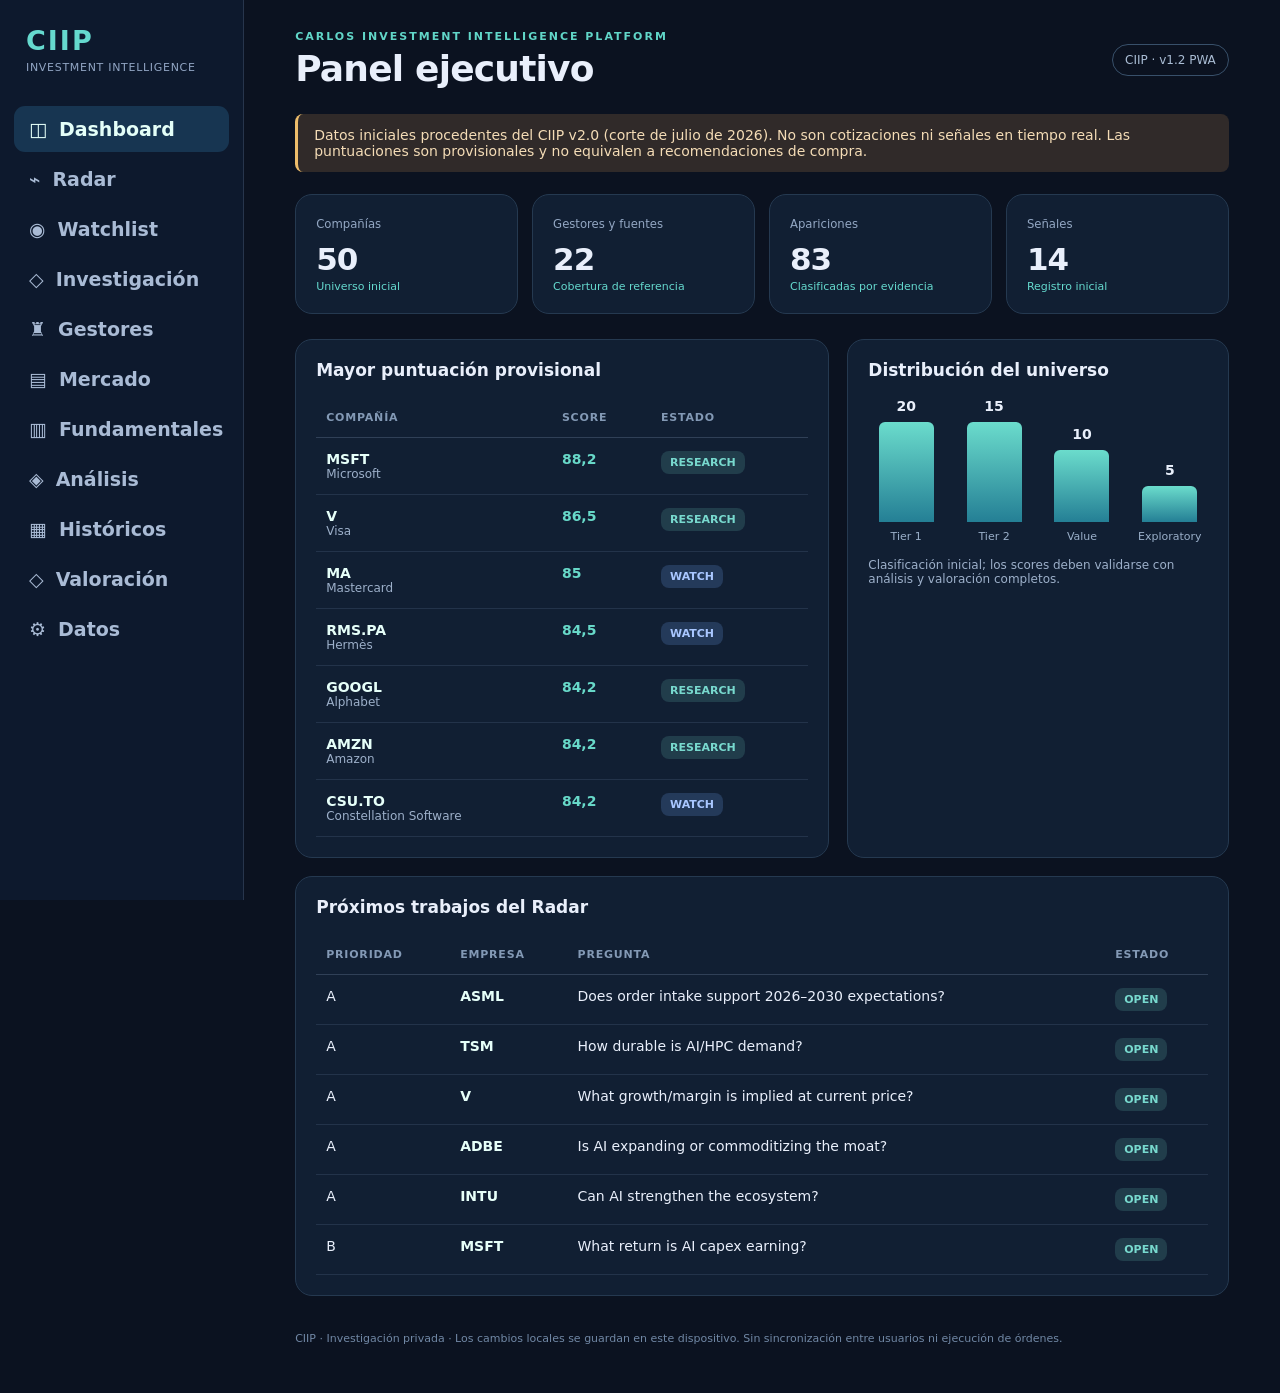
==== commit cfbea278: "Show CIIP v1.2 with CAPEX, working capital, share-reconciliation and sector review" ====
--- a/index.html
+++ b/index.html
@@ -108,7 +108,7 @@
 function marketView(){const items=companies.filter(c=>market[c.Ticker]);const auto=autoMarket?.prices||{};const autoItems=companies.filter(c=>auto[c.Ticker]);const generation=autoMarket?.generated_at?new Date(autoMarket.generated_at).toLocaleString('es-ES'):'Sin actualización';const autoRows=autoItems.map(c=>{const p=auto[c.Ticker],days=Math.floor((Date.now()-new Date(p.date+'T00:00:00Z').getTime())/86400000);return '<tr><td><b>'+esc(c.Ticker)+'</b><div class="muted tiny">'+esc(c.Empresa)+'</div></td><td>'+Number(p.price).toLocaleString('es-ES',{minimumFractionDigits:2,maximumFractionDigits:2})+' '+esc(p.currency)+'</td><td>'+esc(p.date)+'</td><td><a class="link" target="_blank" rel="noopener noreferrer" href="'+esc(p.url)+'">'+esc(p.source)+' ↗</a></td><td>'+badge(days>5?'ANTIGUO':days>2?'REVISAR':'CIERRE')+'</td></tr>'});return '<section class="panel"><h2>Cotizaciones automáticas · cierre diario</h2><p class="muted">Fuentes: Yahoo Finance (principal) y Stooq (respaldo), precios de cierre diarios. Actualización programada de lunes a viernes mediante GitHub Actions. No son precios en tiempo real; pueden estar retrasados, incompletos o sin ajustar. La correspondencia de símbolos debe contrastarse con el mercado primario. No se calculan recomendaciones de compra.</p><p><b>'+autoItems.length+' compañías</b> con observaciones · Generado: '+esc(generation)+'</p><div class="actions">'+button('Actualizar lectura','refreshAutoMarket()','')+'</div>'+(autoError?'<p class="muted">Archivo automático no disponible: '+esc(autoError)+'. Se generará al ejecutar el flujo de datos por primera vez.</p>':'')+table(['Compañía','Cierre','Fecha','Proveedor','Vigencia'],autoRows)+'</section><section class="panel"><h2>Precios manuales · carga documentada</h2><p class="muted">Importación opcional para valores sin cobertura automática. Los datos manuales permanecen en este navegador y no sustituyen los registros automáticos.</p><div class="actions">'+button('Descargar plantilla CSV','marketTemplate()','')+button('Importar precios CSV','document.getElementById("marketFile").click()')+button('Borrar precios','clearMarket()','danger')+'</div><input id="marketFile" type="file" accept=".csv,text/csv" class="hidden" onchange="importMarket(this.files[0])"><p class="muted tiny">Formato: Ticker;Precio;Moneda;Fecha (AAAA-MM-DD);Fuente;URL.</p></section><section class="panel"><h2>Cotizaciones manuales ('+items.length+')</h2>'+table(['Compañía','Precio','Fecha','Fuente','Antigüedad'],items.map(c=>{const p=market[c.Ticker];const days=Math.floor((Date.now()-new Date(p.date+'T00:00:00Z').getTime())/86400000);return '<tr><td><b>'+esc(c.Ticker)+'</b></td><td>'+Number(p.price).toLocaleString('es-ES',{minimumFractionDigits:2,maximumFractionDigits:2})+' '+esc(p.currency)+'</td><td>'+esc(p.date)+'</td><td><a class="link" target="_blank" rel="noopener noreferrer" href="'+esc(p.url)+'">'+esc(p.source)+' ↗</a></td><td>'+badge(days>7?'ANTIGUO':days>1?'REVISAR':'RECIENTE')+'</td></tr>'}))+'</section>'}
 
 const num=n=>Number(n||0).toLocaleString('es-ES',{maximumFractionDigits:1});const badge=(t)=>`<span class="tag ${['REVIEW','REJECT'].includes(t)?'warn':['WATCH','SCREENED'].includes(t)?'blue':''}">${esc(t||'—')}</span>`;const button=(label,fn,cl='secondary')=>`<button class="btn ${cl}" onclick="${fn}">${label}</button>`;
-function layout(){const nav=[['dashboard','◫','Dashboard'],['radar','⌁','Radar'],['watchlist','◉','Watchlist'],['research','◇','Investigación'],['gurus','♜','Gestores'],['market','▤','Mercado'],['fundamentals','▥','Fundamentales'],['financial','◈','Análisis'],['history','▦','Históricos'],['valuation','◇','Valoración'],['settings','⚙','Datos']];$('#app').innerHTML=`<div class="app"><aside class="side"><div class="logo">CIIP</div><div class="sub">INVESTMENT INTELLIGENCE</div>${nav.map(([id,icon,label])=>`<button class="nav ${state.tab===id?'active':''}" onclick="go('${id}')"><span>${icon}</span><span class="label">${label}</span></button>`).join('')}</aside><main class="main"><header class="top"><div><div class="eyebrow">Carlos Investment Intelligence Platform</div><h1>${{dashboard:'Panel ejecutivo',radar:'Investment Radar',watchlist:'Watchlist maestra',research:'Centro de investigación',gurus:'Gestores y fuentes',market:'Datos de mercado',fundamentals:'Datos fundamentales',financial:'Análisis financiero',history:'Históricos SEC',valuation:'Valoración DCF',settings:'Datos y configuración'}[state.tab]}</h1></div><span class="pill">CIIP · v1.1 PWA</span></header><div class="notice">Datos iniciales procedentes del CIIP v2.0 (corte de julio de 2026). No son cotizaciones ni señales en tiempo real. Las puntuaciones son provisionales y no equivalen a recomendaciones de compra.</div><div id="view"></div><footer class="footer">CIIP · Investigación privada · Los cambios locales se guardan en este dispositivo. Sin sincronización entre usuarios ni ejecución de órdenes.</footer></main></div>`;render()}
+function layout(){const nav=[['dashboard','◫','Dashboard'],['radar','⌁','Radar'],['watchlist','◉','Watchlist'],['research','◇','Investigación'],['gurus','♜','Gestores'],['market','▤','Mercado'],['fundamentals','▥','Fundamentales'],['financial','◈','Análisis'],['history','▦','Históricos'],['valuation','◇','Valoración'],['settings','⚙','Datos']];$('#app').innerHTML=`<div class="app"><aside class="side"><div class="logo">CIIP</div><div class="sub">INVESTMENT INTELLIGENCE</div>${nav.map(([id,icon,label])=>`<button class="nav ${state.tab===id?'active':''}" onclick="go('${id}')"><span>${icon}</span><span class="label">${label}</span></button>`).join('')}</aside><main class="main"><header class="top"><div><div class="eyebrow">Carlos Investment Intelligence Platform</div><h1>${{dashboard:'Panel ejecutivo',radar:'Investment Radar',watchlist:'Watchlist maestra',research:'Centro de investigación',gurus:'Gestores y fuentes',market:'Datos de mercado',fundamentals:'Datos fundamentales',financial:'Análisis financiero',history:'Históricos SEC',valuation:'Valoración DCF',settings:'Datos y configuración'}[state.tab]}</h1></div><span class="pill">CIIP · v1.2 PWA</span></header><div class="notice">Datos iniciales procedentes del CIIP v2.0 (corte de julio de 2026). No son cotizaciones ni señales en tiempo real. Las puntuaciones son provisionales y no equivalen a recomendaciones de compra.</div><div id="view"></div><footer class="footer">CIIP · Investigación privada · Los cambios locales se guardan en este dispositivo. Sin sincronización entre usuarios ni ejecución de órdenes.</footer></main></div>`;render()}
 function go(tab){state.tab=tab;state.query='';state.tier='Todos';state.status='Todos';layout()}function stat(label,value,caption){return `<div class="stat"><small>${label}</small><strong>${value}</strong><em>${caption}</em></div>`}function table(headers,rows){return `<div class="tablewrap"><table class="table"><thead><tr>${headers.map(h=>`<th>${h}</th>`).join('')}</tr></thead><tbody>${rows.join('')}</tbody></table></div>`}
 function render(){let v='';if(state.tab==='valuation')v=valuationView();if(state.tab==='history')v=historyView();if(state.tab==='financial')v=financialView();if(state.tab==='fundamentals')v=fundamentalView();if(state.tab==='market')v=marketView();if(state.tab==='dashboard'){const top=[...companies].sort((a,b)=>(scoreMap[b.Ticker]?.Investment_Score||0)-(scoreMap[a.Ticker]?.Investment_Score||0)).slice(0,7);let tiers={};companies.forEach(c=>tiers[c.Tier]=(tiers[c.Tier]||0)+1);v=`<div class="stats">${stat('Compañías',companies.length,'Universo inicial')}${stat('Gestores y fuentes',gurus.length,'Cobertura de referencia')}${stat('Apariciones',holdings.length,'Clasificadas por evidencia')}${stat('Señales',signals.length,'Registro inicial')}</div><div class="grid"><section class="panel"><h2>Mayor puntuación provisional</h2>${table(['Compañía','Score','Estado'],top.map(c=>`<tr onclick="openDetail('${esc(c.Ticker)}')" style="cursor:pointer"><td><span class="ticker">${esc(c.Ticker)}</span><div class="muted tiny">${esc(c.Empresa)}</div></td><td class="score">${num(scoreMap[c.Ticker]?.Investment_Score)}</td><td>${badge(local[c.Ticker]?.status||c.Estado)}</td></tr>`))}</section><section class="panel"><h2>Distribución del universo</h2><div class="bars">${Object.entries(tiers).map(([k,n])=>`<div class="barcol"><b>${n}</b><div class="bar" style="height:${n/20*100}%"></div><div class="barlabel">${esc(k)}</div></div>`).join('')}</div><p class="muted tiny">Clasificación inicial; los scores deben validarse con análisis y valoración completos.</p></section></div><section class="panel"><h2>Próximos trabajos del Radar</h2>${table(['Prioridad','Empresa','Pregunta','Estado'],queue.slice(0,6).map(r=>`<tr><td>${esc(r.Priority)}</td><td class="ticker">${esc(r.Ticker)}</td><td>${esc(r['Question 1'])}</td><td>${badge(local['task_'+r.Ticker]?.status||r.Status)}</td></tr>`))}</section>`}
 if(state.tab==='watchlist'){let rows=companies.filter(c=>(state.tier==='Todos'||c.Tier===state.tier)&&(state.status==='Todos'||(local[c.Ticker]?.status||c.Estado)===state.status)&&[c.Ticker,c.Empresa,c.Sector,c['Tesis_breve']].join(' ').toLowerCase().includes(state.query.toLowerCase())).sort((a,b)=>(scoreMap[b.Ticker]?.Investment_Score||0)-(scoreMap[a.Ticker]?.Investment_Score||0));v=`<section class="panel"><div class="filters"><input id="search" class="input" placeholder="Buscar compañía, ticker o sector" value="${esc(state.query)}" oninput="state.query=this.value;updateWatch()"><select class="select" onchange="state.tier=this.value;updateWatch()"><option>Todos</option>${['Tier 1','Tier 2','Value','Exploratory'].map(t=>`<option ${state.tier===t?'selected':''}>${t}</option>`).join('')}</select><select class="select" onchange="state.status=this.value;updateWatch()"><option>Todos</option>${['SCREENED','RESEARCH','WATCH','READY','REVIEW','REJECT'].map(t=>`<option ${state.status===t?'selected':''}>${t}</option>`).join('')}</select></div><div id="watchrows"></div></section>`;$('#view').innerHTML=v;window.updateWatch=()=>{let rows=companies.filter(c=>(state.tier==='Todos'||c.Tier===state.tier)&&(state.status==='Todos'||(local[c.Ticker]?.status||c.Estado)===state.status)&&[c.Ticker,c.Empresa,c.Sector,c.Tesis_breve].join(' ').toLowerCase().includes(state.query.toLowerCase())).sort((a,b)=>(scoreMap[b.Ticker]?.Investment_Score||0)-(scoreMap[a.Ticker]?.Investment_Score||0));$('#watchrows').innerHTML=`<p class="muted tiny">${rows.length} compañías · Selecciona una para abrir su ficha.</p>`+table(['Ticker / empresa','Sector','Tier','Score','Estado'],rows.map(c=>`<tr style="cursor:pointer" onclick="openDetail('${esc(c.Ticker)}')"><td><span class="ticker">${esc(c.Ticker)}</span><div class="muted tiny">${esc(c.Empresa)}</div></td><td>${esc(c.Sector)}</td><td>${esc(c.Tier)}</td><td class="score">${num(scoreMap[c.Ticker]?.Investment_Score)}</td><td>${badge(local[c.Ticker]?.status||c.Estado)}</td></tr>`))};updateWatch();return}
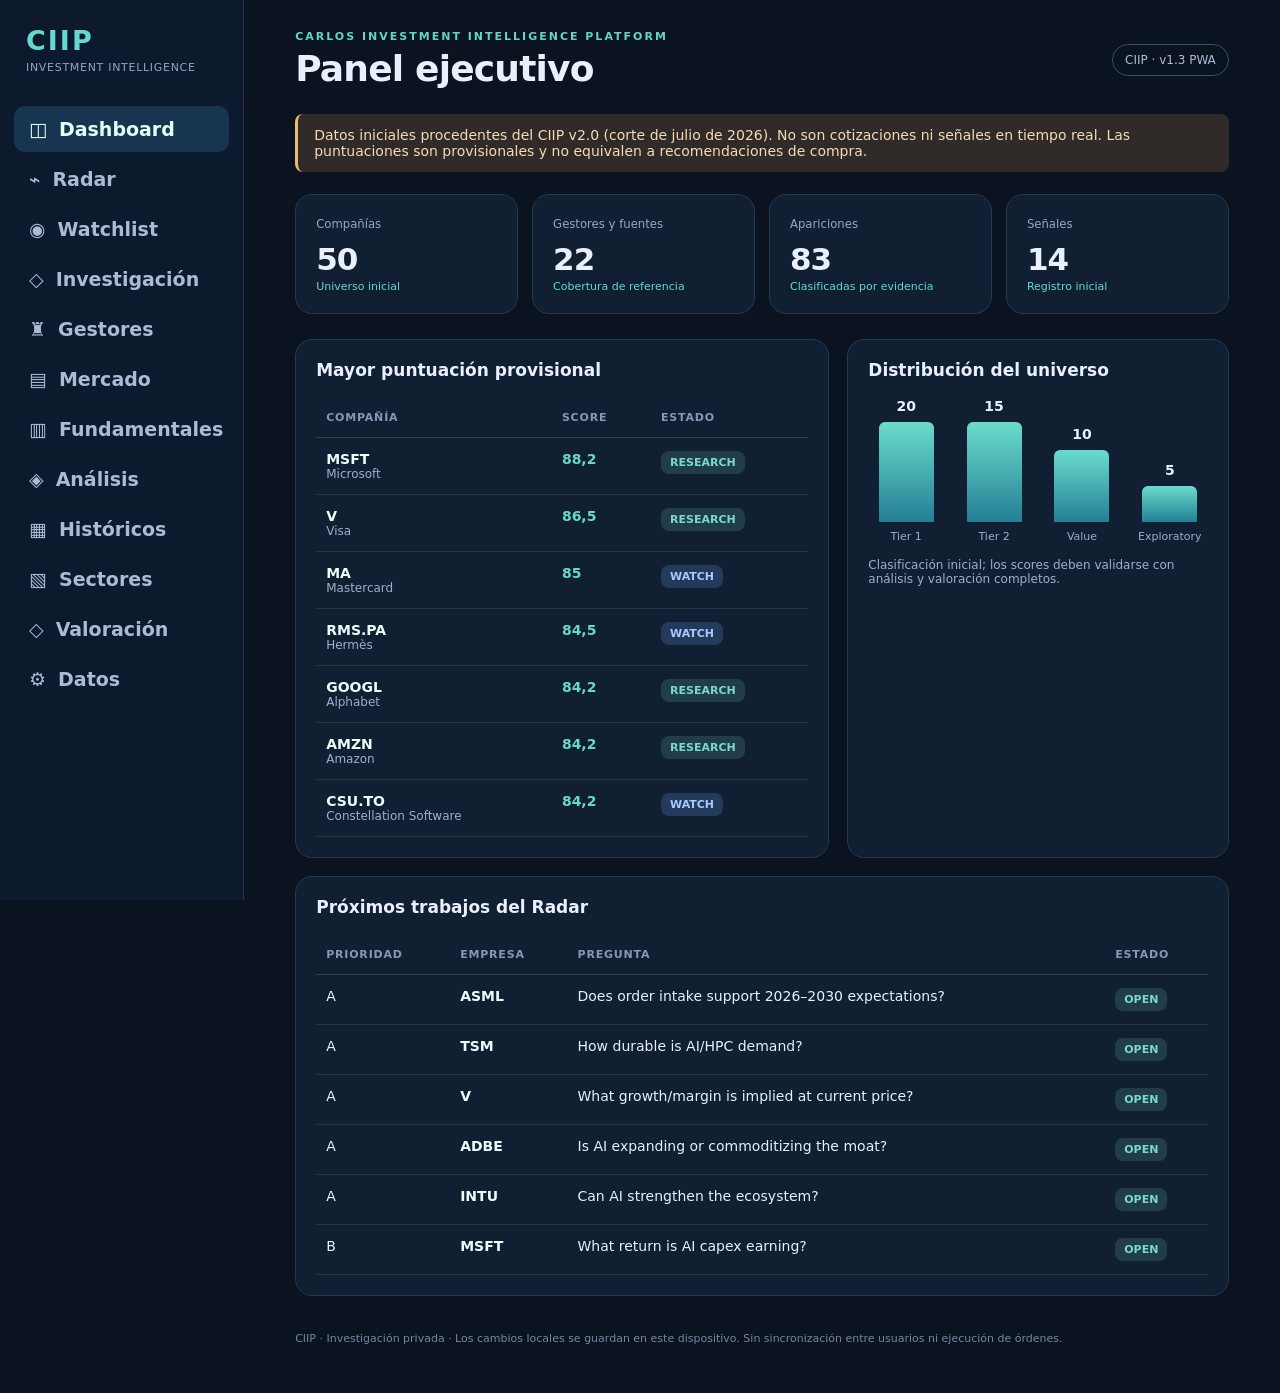
==== commit 4bcda71d: "Add CIIP v1.3 sector-specific analysis and SEC equity-note reconciliation tab" ====
--- a/index.html
+++ b/index.html
@@ -58,7 +58,7 @@
 async function importMarket(file){if(!file)return;try{const raw=(await file.text()).replace(/^\ufeff/,'').trim();const lines=raw.split(/\r?\n/).filter(Boolean);const sep=lines[0].includes(';')?';':',';const fields=lines.shift().split(sep).map(x=>x.trim().toLowerCase());const required=['ticker','precio','moneda','fecha','fuente','url'];if(required.some(x=>!fields.includes(x)))throw Error('Cabeceras obligatorias: '+required.join(', '));let count=0;let next={...market};let errors=[];for(let i=0;i<lines.length;i++){const cells=lines[i].split(sep).map(x=>x.trim().replace(/^"|"$/g,''));const o=Object.fromEntries(fields.map((x,j)=>[x,cells[j]||'']));if(!o.precio)continue;const price=Number(o.precio.replace(',','.'));const date=new Date(o.fecha+'T00:00:00Z');const url=o.url;const ticker=o.ticker.toUpperCase();if(!companies.some(c=>c.Ticker===ticker)||!Number.isFinite(price)||price<=0||!['EUR','USD','GBP','CAD','CHF','JPY','DKK','NOK','SEK','PLN','HKD','TWD'].includes(o.moneda.toUpperCase())||!/^\d{4}-\d{2}-\d{2}$/.test(o.fecha)||!Number.isFinite(date.getTime())||date.toISOString().slice(0,10)!==o.fecha||date.getTime()>Date.now()+86400000||!o.fuente||!/^https:\/\//i.test(url)){errors.push(i+2);continue}next[ticker]={price,currency:o.moneda.toUpperCase(),date:o.fecha,source:o.fuente,url};count++}if(errors.length)throw Error('Filas no válidas: '+errors.slice(0,12).join(', ')+(errors.length>12?'…':''));if(!count)throw Error('No hay filas con precios válidos');market=next;saveMarket();alert(count+' cotizaciones de referencia importadas. Datos aportados por el usuario, no verificados automáticamente.');render()}catch(e){alert('Importación cancelada: '+e.message)}finally{file.value=''}}
 function clearMarket(){if(confirm('¿Borrar todas las cotizaciones importadas en este navegador?')){market={};saveMarket();render()}}
 let fundamentals=null,fundamentalsError='';
-async function refreshFundamentals(){try{const r=await fetch('./fundamentals-auto.json?t='+Date.now(),{cache:'no-store'});if(!r.ok)throw Error('HTTP '+r.status);const d=await r.json();if(d.schema!=='ciip-fundamentals-v1')throw Error('Formato desconocido');fundamentals=d;fundamentalsError=''}catch(e){fundamentals=null;fundamentalsError=e.message}if(['fundamentals','financial','valuation','history','radar'].includes(state.tab))render()}
+async function refreshFundamentals(){try{const r=await fetch('./fundamentals-auto.json?t='+Date.now(),{cache:'no-store'});if(!r.ok)throw Error('HTTP '+r.status);const d=await r.json();if(d.schema!=='ciip-fundamentals-v1')throw Error('Formato desconocido');fundamentals=d;fundamentalsError=''}catch(e){fundamentals=null;fundamentalsError=e.message}if(['fundamentals','financial','valuation','history','radar','sector'].includes(state.tab))render()}
 
 function financeMillions(v){return Number(v/1000000).toLocaleString('es-ES',{maximumFractionDigits:1})}
 function financePct(v){return v==null||!Number.isFinite(v)?'—':(100*v).toLocaleString('es-ES',{maximumFractionDigits:1})+' %'}
@@ -108,9 +108,9 @@
 function marketView(){const items=companies.filter(c=>market[c.Ticker]);const auto=autoMarket?.prices||{};const autoItems=companies.filter(c=>auto[c.Ticker]);const generation=autoMarket?.generated_at?new Date(autoMarket.generated_at).toLocaleString('es-ES'):'Sin actualización';const autoRows=autoItems.map(c=>{const p=auto[c.Ticker],days=Math.floor((Date.now()-new Date(p.date+'T00:00:00Z').getTime())/86400000);return '<tr><td><b>'+esc(c.Ticker)+'</b><div class="muted tiny">'+esc(c.Empresa)+'</div></td><td>'+Number(p.price).toLocaleString('es-ES',{minimumFractionDigits:2,maximumFractionDigits:2})+' '+esc(p.currency)+'</td><td>'+esc(p.date)+'</td><td><a class="link" target="_blank" rel="noopener noreferrer" href="'+esc(p.url)+'">'+esc(p.source)+' ↗</a></td><td>'+badge(days>5?'ANTIGUO':days>2?'REVISAR':'CIERRE')+'</td></tr>'});return '<section class="panel"><h2>Cotizaciones automáticas · cierre diario</h2><p class="muted">Fuentes: Yahoo Finance (principal) y Stooq (respaldo), precios de cierre diarios. Actualización programada de lunes a viernes mediante GitHub Actions. No son precios en tiempo real; pueden estar retrasados, incompletos o sin ajustar. La correspondencia de símbolos debe contrastarse con el mercado primario. No se calculan recomendaciones de compra.</p><p><b>'+autoItems.length+' compañías</b> con observaciones · Generado: '+esc(generation)+'</p><div class="actions">'+button('Actualizar lectura','refreshAutoMarket()','')+'</div>'+(autoError?'<p class="muted">Archivo automático no disponible: '+esc(autoError)+'. Se generará al ejecutar el flujo de datos por primera vez.</p>':'')+table(['Compañía','Cierre','Fecha','Proveedor','Vigencia'],autoRows)+'</section><section class="panel"><h2>Precios manuales · carga documentada</h2><p class="muted">Importación opcional para valores sin cobertura automática. Los datos manuales permanecen en este navegador y no sustituyen los registros automáticos.</p><div class="actions">'+button('Descargar plantilla CSV','marketTemplate()','')+button('Importar precios CSV','document.getElementById("marketFile").click()')+button('Borrar precios','clearMarket()','danger')+'</div><input id="marketFile" type="file" accept=".csv,text/csv" class="hidden" onchange="importMarket(this.files[0])"><p class="muted tiny">Formato: Ticker;Precio;Moneda;Fecha (AAAA-MM-DD);Fuente;URL.</p></section><section class="panel"><h2>Cotizaciones manuales ('+items.length+')</h2>'+table(['Compañía','Precio','Fecha','Fuente','Antigüedad'],items.map(c=>{const p=market[c.Ticker];const days=Math.floor((Date.now()-new Date(p.date+'T00:00:00Z').getTime())/86400000);return '<tr><td><b>'+esc(c.Ticker)+'</b></td><td>'+Number(p.price).toLocaleString('es-ES',{minimumFractionDigits:2,maximumFractionDigits:2})+' '+esc(p.currency)+'</td><td>'+esc(p.date)+'</td><td><a class="link" target="_blank" rel="noopener noreferrer" href="'+esc(p.url)+'">'+esc(p.source)+' ↗</a></td><td>'+badge(days>7?'ANTIGUO':days>1?'REVISAR':'RECIENTE')+'</td></tr>'}))+'</section>'}
 
 const num=n=>Number(n||0).toLocaleString('es-ES',{maximumFractionDigits:1});const badge=(t)=>`<span class="tag ${['REVIEW','REJECT'].includes(t)?'warn':['WATCH','SCREENED'].includes(t)?'blue':''}">${esc(t||'—')}</span>`;const button=(label,fn,cl='secondary')=>`<button class="btn ${cl}" onclick="${fn}">${label}</button>`;
-function layout(){const nav=[['dashboard','◫','Dashboard'],['radar','⌁','Radar'],['watchlist','◉','Watchlist'],['research','◇','Investigación'],['gurus','♜','Gestores'],['market','▤','Mercado'],['fundamentals','▥','Fundamentales'],['financial','◈','Análisis'],['history','▦','Históricos'],['valuation','◇','Valoración'],['settings','⚙','Datos']];$('#app').innerHTML=`<div class="app"><aside class="side"><div class="logo">CIIP</div><div class="sub">INVESTMENT INTELLIGENCE</div>${nav.map(([id,icon,label])=>`<button class="nav ${state.tab===id?'active':''}" onclick="go('${id}')"><span>${icon}</span><span class="label">${label}</span></button>`).join('')}</aside><main class="main"><header class="top"><div><div class="eyebrow">Carlos Investment Intelligence Platform</div><h1>${{dashboard:'Panel ejecutivo',radar:'Investment Radar',watchlist:'Watchlist maestra',research:'Centro de investigación',gurus:'Gestores y fuentes',market:'Datos de mercado',fundamentals:'Datos fundamentales',financial:'Análisis financiero',history:'Históricos SEC',valuation:'Valoración DCF',settings:'Datos y configuración'}[state.tab]}</h1></div><span class="pill">CIIP · v1.2 PWA</span></header><div class="notice">Datos iniciales procedentes del CIIP v2.0 (corte de julio de 2026). No son cotizaciones ni señales en tiempo real. Las puntuaciones son provisionales y no equivalen a recomendaciones de compra.</div><div id="view"></div><footer class="footer">CIIP · Investigación privada · Los cambios locales se guardan en este dispositivo. Sin sincronización entre usuarios ni ejecución de órdenes.</footer></main></div>`;render()}
+function layout(){const nav=[['dashboard','◫','Dashboard'],['radar','⌁','Radar'],['watchlist','◉','Watchlist'],['research','◇','Investigación'],['gurus','♜','Gestores'],['market','▤','Mercado'],['fundamentals','▥','Fundamentales'],['financial','◈','Análisis'],['history','▦','Históricos'],['sector','▧','Sectores'],['valuation','◇','Valoración'],['settings','⚙','Datos']];$('#app').innerHTML=`<div class="app"><aside class="side"><div class="logo">CIIP</div><div class="sub">INVESTMENT INTELLIGENCE</div>${nav.map(([id,icon,label])=>`<button class="nav ${state.tab===id?'active':''}" onclick="go('${id}')"><span>${icon}</span><span class="label">${label}</span></button>`).join('')}</aside><main class="main"><header class="top"><div><div class="eyebrow">Carlos Investment Intelligence Platform</div><h1>${{dashboard:'Panel ejecutivo',radar:'Investment Radar',watchlist:'Watchlist maestra',research:'Centro de investigación',gurus:'Gestores y fuentes',market:'Datos de mercado',fundamentals:'Datos fundamentales',financial:'Análisis financiero',history:'Históricos SEC',sector:'Valoración sectorial',valuation:'Valoración DCF',settings:'Datos y configuración'}[state.tab]}</h1></div><span class="pill">CIIP · v1.3 PWA</span></header><div class="notice">Datos iniciales procedentes del CIIP v2.0 (corte de julio de 2026). No son cotizaciones ni señales en tiempo real. Las puntuaciones son provisionales y no equivalen a recomendaciones de compra.</div><div id="view"></div><footer class="footer">CIIP · Investigación privada · Los cambios locales se guardan en este dispositivo. Sin sincronización entre usuarios ni ejecución de órdenes.</footer></main></div>`;render()}
 function go(tab){state.tab=tab;state.query='';state.tier='Todos';state.status='Todos';layout()}function stat(label,value,caption){return `<div class="stat"><small>${label}</small><strong>${value}</strong><em>${caption}</em></div>`}function table(headers,rows){return `<div class="tablewrap"><table class="table"><thead><tr>${headers.map(h=>`<th>${h}</th>`).join('')}</tr></thead><tbody>${rows.join('')}</tbody></table></div>`}
-function render(){let v='';if(state.tab==='valuation')v=valuationView();if(state.tab==='history')v=historyView();if(state.tab==='financial')v=financialView();if(state.tab==='fundamentals')v=fundamentalView();if(state.tab==='market')v=marketView();if(state.tab==='dashboard'){const top=[...companies].sort((a,b)=>(scoreMap[b.Ticker]?.Investment_Score||0)-(scoreMap[a.Ticker]?.Investment_Score||0)).slice(0,7);let tiers={};companies.forEach(c=>tiers[c.Tier]=(tiers[c.Tier]||0)+1);v=`<div class="stats">${stat('Compañías',companies.length,'Universo inicial')}${stat('Gestores y fuentes',gurus.length,'Cobertura de referencia')}${stat('Apariciones',holdings.length,'Clasificadas por evidencia')}${stat('Señales',signals.length,'Registro inicial')}</div><div class="grid"><section class="panel"><h2>Mayor puntuación provisional</h2>${table(['Compañía','Score','Estado'],top.map(c=>`<tr onclick="openDetail('${esc(c.Ticker)}')" style="cursor:pointer"><td><span class="ticker">${esc(c.Ticker)}</span><div class="muted tiny">${esc(c.Empresa)}</div></td><td class="score">${num(scoreMap[c.Ticker]?.Investment_Score)}</td><td>${badge(local[c.Ticker]?.status||c.Estado)}</td></tr>`))}</section><section class="panel"><h2>Distribución del universo</h2><div class="bars">${Object.entries(tiers).map(([k,n])=>`<div class="barcol"><b>${n}</b><div class="bar" style="height:${n/20*100}%"></div><div class="barlabel">${esc(k)}</div></div>`).join('')}</div><p class="muted tiny">Clasificación inicial; los scores deben validarse con análisis y valoración completos.</p></section></div><section class="panel"><h2>Próximos trabajos del Radar</h2>${table(['Prioridad','Empresa','Pregunta','Estado'],queue.slice(0,6).map(r=>`<tr><td>${esc(r.Priority)}</td><td class="ticker">${esc(r.Ticker)}</td><td>${esc(r['Question 1'])}</td><td>${badge(local['task_'+r.Ticker]?.status||r.Status)}</td></tr>`))}</section>`}
+function render(){let v='';if(state.tab==='valuation')v=valuationView();if(state.tab==='history')v=historyView();if(state.tab==='sector')v=ciipSectorResearchView();if(state.tab==='financial')v=financialView();if(state.tab==='fundamentals')v=fundamentalView();if(state.tab==='market')v=marketView();if(state.tab==='dashboard'){const top=[...companies].sort((a,b)=>(scoreMap[b.Ticker]?.Investment_Score||0)-(scoreMap[a.Ticker]?.Investment_Score||0)).slice(0,7);let tiers={};companies.forEach(c=>tiers[c.Tier]=(tiers[c.Tier]||0)+1);v=`<div class="stats">${stat('Compañías',companies.length,'Universo inicial')}${stat('Gestores y fuentes',gurus.length,'Cobertura de referencia')}${stat('Apariciones',holdings.length,'Clasificadas por evidencia')}${stat('Señales',signals.length,'Registro inicial')}</div><div class="grid"><section class="panel"><h2>Mayor puntuación provisional</h2>${table(['Compañía','Score','Estado'],top.map(c=>`<tr onclick="openDetail('${esc(c.Ticker)}')" style="cursor:pointer"><td><span class="ticker">${esc(c.Ticker)}</span><div class="muted tiny">${esc(c.Empresa)}</div></td><td class="score">${num(scoreMap[c.Ticker]?.Investment_Score)}</td><td>${badge(local[c.Ticker]?.status||c.Estado)}</td></tr>`))}</section><section class="panel"><h2>Distribución del universo</h2><div class="bars">${Object.entries(tiers).map(([k,n])=>`<div class="barcol"><b>${n}</b><div class="bar" style="height:${n/20*100}%"></div><div class="barlabel">${esc(k)}</div></div>`).join('')}</div><p class="muted tiny">Clasificación inicial; los scores deben validarse con análisis y valoración completos.</p></section></div><section class="panel"><h2>Próximos trabajos del Radar</h2>${table(['Prioridad','Empresa','Pregunta','Estado'],queue.slice(0,6).map(r=>`<tr><td>${esc(r.Priority)}</td><td class="ticker">${esc(r.Ticker)}</td><td>${esc(r['Question 1'])}</td><td>${badge(local['task_'+r.Ticker]?.status||r.Status)}</td></tr>`))}</section>`}
 if(state.tab==='watchlist'){let rows=companies.filter(c=>(state.tier==='Todos'||c.Tier===state.tier)&&(state.status==='Todos'||(local[c.Ticker]?.status||c.Estado)===state.status)&&[c.Ticker,c.Empresa,c.Sector,c['Tesis_breve']].join(' ').toLowerCase().includes(state.query.toLowerCase())).sort((a,b)=>(scoreMap[b.Ticker]?.Investment_Score||0)-(scoreMap[a.Ticker]?.Investment_Score||0));v=`<section class="panel"><div class="filters"><input id="search" class="input" placeholder="Buscar compañía, ticker o sector" value="${esc(state.query)}" oninput="state.query=this.value;updateWatch()"><select class="select" onchange="state.tier=this.value;updateWatch()"><option>Todos</option>${['Tier 1','Tier 2','Value','Exploratory'].map(t=>`<option ${state.tier===t?'selected':''}>${t}</option>`).join('')}</select><select class="select" onchange="state.status=this.value;updateWatch()"><option>Todos</option>${['SCREENED','RESEARCH','WATCH','READY','REVIEW','REJECT'].map(t=>`<option ${state.status===t?'selected':''}>${t}</option>`).join('')}</select></div><div id="watchrows"></div></section>`;$('#view').innerHTML=v;window.updateWatch=()=>{let rows=companies.filter(c=>(state.tier==='Todos'||c.Tier===state.tier)&&(state.status==='Todos'||(local[c.Ticker]?.status||c.Estado)===state.status)&&[c.Ticker,c.Empresa,c.Sector,c.Tesis_breve].join(' ').toLowerCase().includes(state.query.toLowerCase())).sort((a,b)=>(scoreMap[b.Ticker]?.Investment_Score||0)-(scoreMap[a.Ticker]?.Investment_Score||0));$('#watchrows').innerHTML=`<p class="muted tiny">${rows.length} compañías · Selecciona una para abrir su ficha.</p>`+table(['Ticker / empresa','Sector','Tier','Score','Estado'],rows.map(c=>`<tr style="cursor:pointer" onclick="openDetail('${esc(c.Ticker)}')"><td><span class="ticker">${esc(c.Ticker)}</span><div class="muted tiny">${esc(c.Empresa)}</div></td><td>${esc(c.Sector)}</td><td>${esc(c.Tier)}</td><td class="score">${num(scoreMap[c.Ticker]?.Investment_Score)}</td><td>${badge(local[c.Ticker]?.status||c.Estado)}</td></tr>`))};updateWatch();return}
 if(state.tab==='radar'){v=ciipRadarResearchPanel()+`<section class="panel"><h2>Registro de señales · ${signals.length} entradas</h2>${table(['Fecha','Fuente','Señal','Evidencia'],signals.map(s=>`<tr><td>${esc(s.Fecha)}</td><td><b>${esc(s.Fuente)}</b><div class="muted tiny">${esc(s['Ticker/objeto'])}</div></td><td>${esc(s['Señal'])}<div class="muted tiny">${esc(s['Impacto / lectura'])}</div></td><td>${badge(s.Verificación)}<div class="tiny muted">${esc(s.Tipo_evidencia)}</div>${String(s.URL).startsWith('http')?`<a class="link tiny" target="_blank" rel="noopener" href="${esc(s.URL)}">Fuente ↗</a>`:''}</td></tr>`))}</section>`}
 if(state.tab==='research'){v=`<section class="panel"><h2>Cola de investigación · ${queue.length} prioridades</h2>${table(['#','Compañía','Por qué ahora','Pregunta principal','Seguimiento'],queue.map(r=>`<tr><td>${esc(r.Rank)}</td><td><a href="#" class="link ticker" onclick="openDetail('${esc(r.Ticker)}');return false">${esc(r.Ticker)}</a><div class="tiny muted">${esc(r.Empresa)}</div></td><td>${esc(r['Why now'])}</td><td>${esc(r['Question 1'])}<div class="muted tiny">${esc(r['Question 2'])}</div></td><td><select class="select" onchange="setTask('${esc(r.Ticker)}',this.value)">${['OPEN','IN PROGRESS','DONE','BLOCKED'].map(s=>`<option ${(local['task_'+r.Ticker]?.status||r.Status)===s?'selected':''}>${s}</option>`).join('')}</select><div class="muted tiny">${esc(r['Due date'])}</div></td></tr>`))}</section>`}
@@ -120,4 +120,4 @@
   layout();refreshAutoMarket();refreshFundamentals();
   if('serviceWorker'in navigator&&location.protocol.startsWith('http'))navigator.serviceWorker.register('./sw.js').catch(()=>{});
 }
-</script><script src="./valuation.js"></script><script src="./history.js"></script><script>ciipInit();</script></body></html>
+</script><script src="./valuation.js"></script><script src="./history.js"></script><script src="./sector.js"></script><script>ciipInit();</script></body></html>
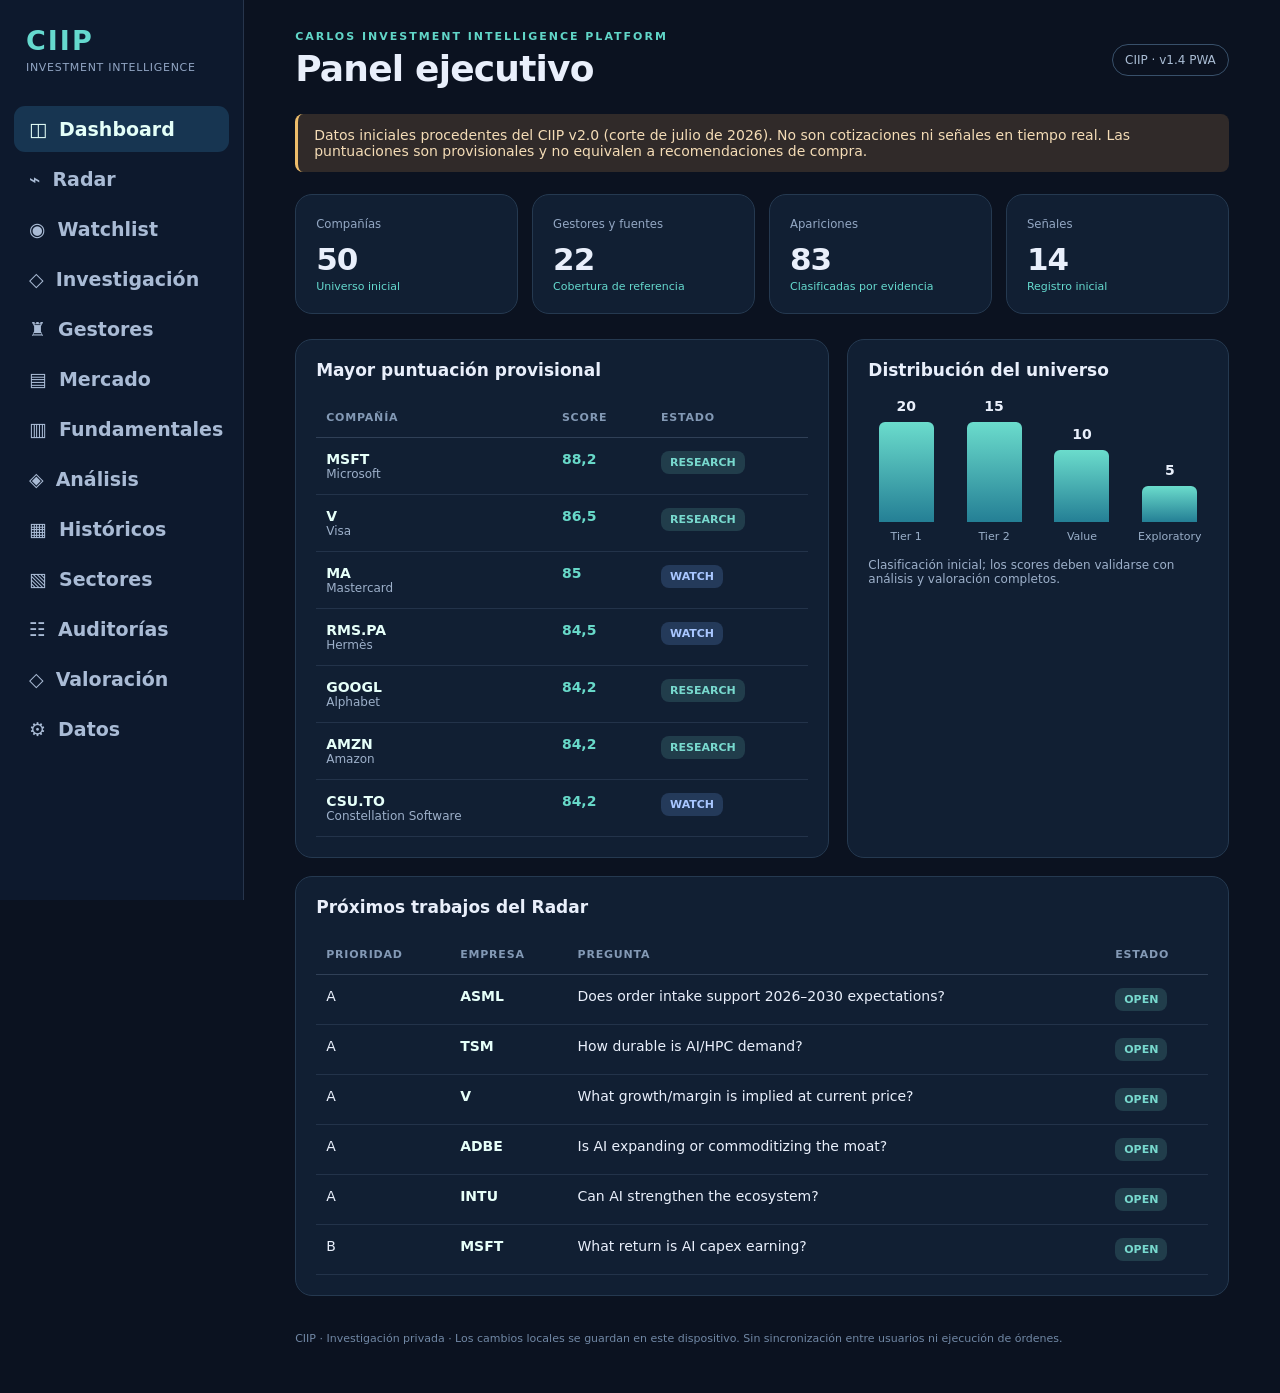
==== commit 203943ec: "Integrate CIIP v1.4 five-company SEC research audit tab" ====
--- a/index.html
+++ b/index.html
@@ -108,16 +108,16 @@
 function marketView(){const items=companies.filter(c=>market[c.Ticker]);const auto=autoMarket?.prices||{};const autoItems=companies.filter(c=>auto[c.Ticker]);const generation=autoMarket?.generated_at?new Date(autoMarket.generated_at).toLocaleString('es-ES'):'Sin actualización';const autoRows=autoItems.map(c=>{const p=auto[c.Ticker],days=Math.floor((Date.now()-new Date(p.date+'T00:00:00Z').getTime())/86400000);return '<tr><td><b>'+esc(c.Ticker)+'</b><div class="muted tiny">'+esc(c.Empresa)+'</div></td><td>'+Number(p.price).toLocaleString('es-ES',{minimumFractionDigits:2,maximumFractionDigits:2})+' '+esc(p.currency)+'</td><td>'+esc(p.date)+'</td><td><a class="link" target="_blank" rel="noopener noreferrer" href="'+esc(p.url)+'">'+esc(p.source)+' ↗</a></td><td>'+badge(days>5?'ANTIGUO':days>2?'REVISAR':'CIERRE')+'</td></tr>'});return '<section class="panel"><h2>Cotizaciones automáticas · cierre diario</h2><p class="muted">Fuentes: Yahoo Finance (principal) y Stooq (respaldo), precios de cierre diarios. Actualización programada de lunes a viernes mediante GitHub Actions. No son precios en tiempo real; pueden estar retrasados, incompletos o sin ajustar. La correspondencia de símbolos debe contrastarse con el mercado primario. No se calculan recomendaciones de compra.</p><p><b>'+autoItems.length+' compañías</b> con observaciones · Generado: '+esc(generation)+'</p><div class="actions">'+button('Actualizar lectura','refreshAutoMarket()','')+'</div>'+(autoError?'<p class="muted">Archivo automático no disponible: '+esc(autoError)+'. Se generará al ejecutar el flujo de datos por primera vez.</p>':'')+table(['Compañía','Cierre','Fecha','Proveedor','Vigencia'],autoRows)+'</section><section class="panel"><h2>Precios manuales · carga documentada</h2><p class="muted">Importación opcional para valores sin cobertura automática. Los datos manuales permanecen en este navegador y no sustituyen los registros automáticos.</p><div class="actions">'+button('Descargar plantilla CSV','marketTemplate()','')+button('Importar precios CSV','document.getElementById("marketFile").click()')+button('Borrar precios','clearMarket()','danger')+'</div><input id="marketFile" type="file" accept=".csv,text/csv" class="hidden" onchange="importMarket(this.files[0])"><p class="muted tiny">Formato: Ticker;Precio;Moneda;Fecha (AAAA-MM-DD);Fuente;URL.</p></section><section class="panel"><h2>Cotizaciones manuales ('+items.length+')</h2>'+table(['Compañía','Precio','Fecha','Fuente','Antigüedad'],items.map(c=>{const p=market[c.Ticker];const days=Math.floor((Date.now()-new Date(p.date+'T00:00:00Z').getTime())/86400000);return '<tr><td><b>'+esc(c.Ticker)+'</b></td><td>'+Number(p.price).toLocaleString('es-ES',{minimumFractionDigits:2,maximumFractionDigits:2})+' '+esc(p.currency)+'</td><td>'+esc(p.date)+'</td><td><a class="link" target="_blank" rel="noopener noreferrer" href="'+esc(p.url)+'">'+esc(p.source)+' ↗</a></td><td>'+badge(days>7?'ANTIGUO':days>1?'REVISAR':'RECIENTE')+'</td></tr>'}))+'</section>'}
 
 const num=n=>Number(n||0).toLocaleString('es-ES',{maximumFractionDigits:1});const badge=(t)=>`<span class="tag ${['REVIEW','REJECT'].includes(t)?'warn':['WATCH','SCREENED'].includes(t)?'blue':''}">${esc(t||'—')}</span>`;const button=(label,fn,cl='secondary')=>`<button class="btn ${cl}" onclick="${fn}">${label}</button>`;
-function layout(){const nav=[['dashboard','◫','Dashboard'],['radar','⌁','Radar'],['watchlist','◉','Watchlist'],['research','◇','Investigación'],['gurus','♜','Gestores'],['market','▤','Mercado'],['fundamentals','▥','Fundamentales'],['financial','◈','Análisis'],['history','▦','Históricos'],['sector','▧','Sectores'],['valuation','◇','Valoración'],['settings','⚙','Datos']];$('#app').innerHTML=`<div class="app"><aside class="side"><div class="logo">CIIP</div><div class="sub">INVESTMENT INTELLIGENCE</div>${nav.map(([id,icon,label])=>`<button class="nav ${state.tab===id?'active':''}" onclick="go('${id}')"><span>${icon}</span><span class="label">${label}</span></button>`).join('')}</aside><main class="main"><header class="top"><div><div class="eyebrow">Carlos Investment Intelligence Platform</div><h1>${{dashboard:'Panel ejecutivo',radar:'Investment Radar',watchlist:'Watchlist maestra',research:'Centro de investigación',gurus:'Gestores y fuentes',market:'Datos de mercado',fundamentals:'Datos fundamentales',financial:'Análisis financiero',history:'Históricos SEC',sector:'Valoración sectorial',valuation:'Valoración DCF',settings:'Datos y configuración'}[state.tab]}</h1></div><span class="pill">CIIP · v1.3 PWA</span></header><div class="notice">Datos iniciales procedentes del CIIP v2.0 (corte de julio de 2026). No son cotizaciones ni señales en tiempo real. Las puntuaciones son provisionales y no equivalen a recomendaciones de compra.</div><div id="view"></div><footer class="footer">CIIP · Investigación privada · Los cambios locales se guardan en este dispositivo. Sin sincronización entre usuarios ni ejecución de órdenes.</footer></main></div>`;render()}
+function layout(){const nav=[['dashboard','◫','Dashboard'],['radar','⌁','Radar'],['watchlist','◉','Watchlist'],['research','◇','Investigación'],['gurus','♜','Gestores'],['market','▤','Mercado'],['fundamentals','▥','Fundamentales'],['financial','◈','Análisis'],['history','▦','Históricos'],['sector','▧','Sectores'],['audits','☷','Auditorías'],['valuation','◇','Valoración'],['settings','⚙','Datos']];$('#app').innerHTML=`<div class="app"><aside class="side"><div class="logo">CIIP</div><div class="sub">INVESTMENT INTELLIGENCE</div>${nav.map(([id,icon,label])=>`<button class="nav ${state.tab===id?'active':''}" onclick="go('${id}')"><span>${icon}</span><span class="label">${label}</span></button>`).join('')}</aside><main class="main"><header class="top"><div><div class="eyebrow">Carlos Investment Intelligence Platform</div><h1>${{dashboard:'Panel ejecutivo',radar:'Investment Radar',watchlist:'Watchlist maestra',research:'Centro de investigación',gurus:'Gestores y fuentes',market:'Datos de mercado',fundamentals:'Datos fundamentales',financial:'Análisis financiero',history:'Históricos SEC',sector:'Valoración sectorial',audits:'Auditorías SEC',valuation:'Valoración DCF',settings:'Datos y configuración'}[state.tab]}</h1></div><span class="pill">CIIP · v1.4 PWA</span></header><div class="notice">Datos iniciales procedentes del CIIP v2.0 (corte de julio de 2026). No son cotizaciones ni señales en tiempo real. Las puntuaciones son provisionales y no equivalen a recomendaciones de compra.</div><div id="view"></div><footer class="footer">CIIP · Investigación privada · Los cambios locales se guardan en este dispositivo. Sin sincronización entre usuarios ni ejecución de órdenes.</footer></main></div>`;render()}
 function go(tab){state.tab=tab;state.query='';state.tier='Todos';state.status='Todos';layout()}function stat(label,value,caption){return `<div class="stat"><small>${label}</small><strong>${value}</strong><em>${caption}</em></div>`}function table(headers,rows){return `<div class="tablewrap"><table class="table"><thead><tr>${headers.map(h=>`<th>${h}</th>`).join('')}</tr></thead><tbody>${rows.join('')}</tbody></table></div>`}
-function render(){let v='';if(state.tab==='valuation')v=valuationView();if(state.tab==='history')v=historyView();if(state.tab==='sector')v=ciipSectorResearchView();if(state.tab==='financial')v=financialView();if(state.tab==='fundamentals')v=fundamentalView();if(state.tab==='market')v=marketView();if(state.tab==='dashboard'){const top=[...companies].sort((a,b)=>(scoreMap[b.Ticker]?.Investment_Score||0)-(scoreMap[a.Ticker]?.Investment_Score||0)).slice(0,7);let tiers={};companies.forEach(c=>tiers[c.Tier]=(tiers[c.Tier]||0)+1);v=`<div class="stats">${stat('Compañías',companies.length,'Universo inicial')}${stat('Gestores y fuentes',gurus.length,'Cobertura de referencia')}${stat('Apariciones',holdings.length,'Clasificadas por evidencia')}${stat('Señales',signals.length,'Registro inicial')}</div><div class="grid"><section class="panel"><h2>Mayor puntuación provisional</h2>${table(['Compañía','Score','Estado'],top.map(c=>`<tr onclick="openDetail('${esc(c.Ticker)}')" style="cursor:pointer"><td><span class="ticker">${esc(c.Ticker)}</span><div class="muted tiny">${esc(c.Empresa)}</div></td><td class="score">${num(scoreMap[c.Ticker]?.Investment_Score)}</td><td>${badge(local[c.Ticker]?.status||c.Estado)}</td></tr>`))}</section><section class="panel"><h2>Distribución del universo</h2><div class="bars">${Object.entries(tiers).map(([k,n])=>`<div class="barcol"><b>${n}</b><div class="bar" style="height:${n/20*100}%"></div><div class="barlabel">${esc(k)}</div></div>`).join('')}</div><p class="muted tiny">Clasificación inicial; los scores deben validarse con análisis y valoración completos.</p></section></div><section class="panel"><h2>Próximos trabajos del Radar</h2>${table(['Prioridad','Empresa','Pregunta','Estado'],queue.slice(0,6).map(r=>`<tr><td>${esc(r.Priority)}</td><td class="ticker">${esc(r.Ticker)}</td><td>${esc(r['Question 1'])}</td><td>${badge(local['task_'+r.Ticker]?.status||r.Status)}</td></tr>`))}</section>`}
+function render(){let v='';if(state.tab==='valuation')v=valuationView();if(state.tab==='history')v=historyView();if(state.tab==='sector')v=ciipSectorResearchView();if(state.tab==='audits')v=ciipAuditReadout();if(state.tab==='financial')v=financialView();if(state.tab==='fundamentals')v=fundamentalView();if(state.tab==='market')v=marketView();if(state.tab==='dashboard'){const top=[...companies].sort((a,b)=>(scoreMap[b.Ticker]?.Investment_Score||0)-(scoreMap[a.Ticker]?.Investment_Score||0)).slice(0,7);let tiers={};companies.forEach(c=>tiers[c.Tier]=(tiers[c.Tier]||0)+1);v=`<div class="stats">${stat('Compañías',companies.length,'Universo inicial')}${stat('Gestores y fuentes',gurus.length,'Cobertura de referencia')}${stat('Apariciones',holdings.length,'Clasificadas por evidencia')}${stat('Señales',signals.length,'Registro inicial')}</div><div class="grid"><section class="panel"><h2>Mayor puntuación provisional</h2>${table(['Compañía','Score','Estado'],top.map(c=>`<tr onclick="openDetail('${esc(c.Ticker)}')" style="cursor:pointer"><td><span class="ticker">${esc(c.Ticker)}</span><div class="muted tiny">${esc(c.Empresa)}</div></td><td class="score">${num(scoreMap[c.Ticker]?.Investment_Score)}</td><td>${badge(local[c.Ticker]?.status||c.Estado)}</td></tr>`))}</section><section class="panel"><h2>Distribución del universo</h2><div class="bars">${Object.entries(tiers).map(([k,n])=>`<div class="barcol"><b>${n}</b><div class="bar" style="height:${n/20*100}%"></div><div class="barlabel">${esc(k)}</div></div>`).join('')}</div><p class="muted tiny">Clasificación inicial; los scores deben validarse con análisis y valoración completos.</p></section></div><section class="panel"><h2>Próximos trabajos del Radar</h2>${table(['Prioridad','Empresa','Pregunta','Estado'],queue.slice(0,6).map(r=>`<tr><td>${esc(r.Priority)}</td><td class="ticker">${esc(r.Ticker)}</td><td>${esc(r['Question 1'])}</td><td>${badge(local['task_'+r.Ticker]?.status||r.Status)}</td></tr>`))}</section>`}
 if(state.tab==='watchlist'){let rows=companies.filter(c=>(state.tier==='Todos'||c.Tier===state.tier)&&(state.status==='Todos'||(local[c.Ticker]?.status||c.Estado)===state.status)&&[c.Ticker,c.Empresa,c.Sector,c['Tesis_breve']].join(' ').toLowerCase().includes(state.query.toLowerCase())).sort((a,b)=>(scoreMap[b.Ticker]?.Investment_Score||0)-(scoreMap[a.Ticker]?.Investment_Score||0));v=`<section class="panel"><div class="filters"><input id="search" class="input" placeholder="Buscar compañía, ticker o sector" value="${esc(state.query)}" oninput="state.query=this.value;updateWatch()"><select class="select" onchange="state.tier=this.value;updateWatch()"><option>Todos</option>${['Tier 1','Tier 2','Value','Exploratory'].map(t=>`<option ${state.tier===t?'selected':''}>${t}</option>`).join('')}</select><select class="select" onchange="state.status=this.value;updateWatch()"><option>Todos</option>${['SCREENED','RESEARCH','WATCH','READY','REVIEW','REJECT'].map(t=>`<option ${state.status===t?'selected':''}>${t}</option>`).join('')}</select></div><div id="watchrows"></div></section>`;$('#view').innerHTML=v;window.updateWatch=()=>{let rows=companies.filter(c=>(state.tier==='Todos'||c.Tier===state.tier)&&(state.status==='Todos'||(local[c.Ticker]?.status||c.Estado)===state.status)&&[c.Ticker,c.Empresa,c.Sector,c.Tesis_breve].join(' ').toLowerCase().includes(state.query.toLowerCase())).sort((a,b)=>(scoreMap[b.Ticker]?.Investment_Score||0)-(scoreMap[a.Ticker]?.Investment_Score||0));$('#watchrows').innerHTML=`<p class="muted tiny">${rows.length} compañías · Selecciona una para abrir su ficha.</p>`+table(['Ticker / empresa','Sector','Tier','Score','Estado'],rows.map(c=>`<tr style="cursor:pointer" onclick="openDetail('${esc(c.Ticker)}')"><td><span class="ticker">${esc(c.Ticker)}</span><div class="muted tiny">${esc(c.Empresa)}</div></td><td>${esc(c.Sector)}</td><td>${esc(c.Tier)}</td><td class="score">${num(scoreMap[c.Ticker]?.Investment_Score)}</td><td>${badge(local[c.Ticker]?.status||c.Estado)}</td></tr>`))};updateWatch();return}
 if(state.tab==='radar'){v=ciipRadarResearchPanel()+`<section class="panel"><h2>Registro de señales · ${signals.length} entradas</h2>${table(['Fecha','Fuente','Señal','Evidencia'],signals.map(s=>`<tr><td>${esc(s.Fecha)}</td><td><b>${esc(s.Fuente)}</b><div class="muted tiny">${esc(s['Ticker/objeto'])}</div></td><td>${esc(s['Señal'])}<div class="muted tiny">${esc(s['Impacto / lectura'])}</div></td><td>${badge(s.Verificación)}<div class="tiny muted">${esc(s.Tipo_evidencia)}</div>${String(s.URL).startsWith('http')?`<a class="link tiny" target="_blank" rel="noopener" href="${esc(s.URL)}">Fuente ↗</a>`:''}</td></tr>`))}</section>`}
 if(state.tab==='research'){v=`<section class="panel"><h2>Cola de investigación · ${queue.length} prioridades</h2>${table(['#','Compañía','Por qué ahora','Pregunta principal','Seguimiento'],queue.map(r=>`<tr><td>${esc(r.Rank)}</td><td><a href="#" class="link ticker" onclick="openDetail('${esc(r.Ticker)}');return false">${esc(r.Ticker)}</a><div class="tiny muted">${esc(r.Empresa)}</div></td><td>${esc(r['Why now'])}</td><td>${esc(r['Question 1'])}<div class="muted tiny">${esc(r['Question 2'])}</div></td><td><select class="select" onchange="setTask('${esc(r.Ticker)}',this.value)">${['OPEN','IN PROGRESS','DONE','BLOCKED'].map(s=>`<option ${(local['task_'+r.Ticker]?.status||r.Status)===s?'selected':''}>${s}</option>`).join('')}</select><div class="muted tiny">${esc(r['Due date'])}</div></td></tr>`))}</section>`}
 if(state.tab==='gurus'){v=`<section class="panel"><h2>Gestores y fuentes · ${gurus.length}</h2>${table(['Fuente','Estilo','Tipo de evidencia','Corte','Enlace'],gurus.map(g=>`<tr><td><b>${esc(g['Fuente / vehículo'])}</b><div class="muted tiny">${esc(g['Gestor / autor'])}</div></td><td>${esc(g.Estilo)}</td><td>${badge(g['Tipo de dato'])}</td><td>${esc(g['Último corte'])}</td><td>${String(g['URL principal']).startsWith('http')?`<a class="link" href="${esc(g['URL principal'])}" target="_blank" rel="noopener">Consultar ↗</a>`:'—'}</td></tr>`))}</section>`}
 if(state.tab==='settings'){v=`<section class="panel"><h2>Persistencia y copias de seguridad</h2><p class="muted">Las notas y cambios de estado se almacenan en el navegador de este dispositivo. Puedes exportarlos a JSON e importarlos en otro dispositivo. No hay servidor ni sincronización automática.</p><div class="actions">${button('Exportar mis notas','exportNotes()','')}${button('Importar notas','document.getElementById("fileNotes").click()')}${button('Borrar notas locales','clearNotes()','danger')}</div><input id="fileNotes" type="file" accept="application/json" class="hidden" onchange="importNotes(this.files[0])"></section><section class="panel"><h2>Datos de partida</h2><p>Fuente: <b>CIIP Operating System v2.0.xlsx</b>. ${companies.length} compañías, ${gurus.length} gestores, ${holdings.length} apariciones, ${signals.length} señales.</p><p class="muted">Las cotizaciones, múltiplos, resultados y fechas del Excel son históricos. Esta versión no realiza consultas automáticas a mercados, noticias, SEC ni gestores. La pestaña Mercado admite precios de referencia importados con trazabilidad.</p><div class="actions">${button('Exportar universo CSV','exportCSV()')}${button('Ir a la watchlist','go("watchlist")','')}</div></section><section class="panel"><h2>Próximas integraciones</h2><p class="muted">Para convertirlo en un sistema automático y multidispositivo: backend con autenticación, base de datos, APIs de mercado, ingestion SEC/13F, ejecución programada del Radar y auditoría de fuentes.</p></section>`}$('#view').innerHTML=v}
 function setTask(ticker,status){local['task_'+ticker]={...(local['task_'+ticker]||{}),status};save()}function openDetail(ticker){const c=companies.find(c=>c.Ticker===ticker);if(!c)return;const s=scoreMap[ticker]||{},w=watchMap[ticker]||{},n=local[ticker]||{};const matches=holdings.filter(h=>h.Ticker===ticker);let overlay=document.createElement('div');overlay.className='overlay';overlay.id='overlay';overlay.onclick=closeDetail;document.body.append(overlay);let d=document.createElement('aside');d.className='detail';d.id='detail';d.innerHTML=`<div class="actions" style="justify-content:space-between">${badge(c.Tier)}${button('Cerrar ✕','closeDetail()')}</div><h2>${esc(c.Empresa)}</h2><p class="muted">${esc(ticker)} · ${esc(c.Sector)} · ${esc(c.País)}</p><div class="stats" style="grid-template-columns:1fr 1fr">${stat('Investment Score',num(s.Investment_Score),'Provisional')}${stat('Prioridad',esc(c.Prioridad),'Según base CIIP')}</div><div class="section"><h3>Tesis inicial</h3><p>${esc(c.Tesis_breve)}</p><h3>Riesgo principal</h3><p>${esc(c.Riesgo_principal)}</p></div><div class="section"><h3>Desglose del score (0–10)</h3>${[['Calidad',s.Calidad_0_10],['Management',s.Management_0_10],['Moat',s.Moat_0_10],['Crecimiento',s.Crecimiento_0_10],['Valoración',s.Valoración_0_10],['Control de riesgos',s.Riesgo_control_0_10]].map(([k,v])=>`<div style="display:flex;justify-content:space-between;margin:8px 0"><span>${k}</span><b>${num(v)}</b></div><div style="height:5px;background:#2b4058;border-radius:4px"><div style="width:${Math.min(100,Number(v)*10)}%;height:100%;background:#5ac9c1;border-radius:4px"></div></div>`).join('')}</div><div class="section"><h3>Apariciones registradas (${matches.length})</h3>${matches.length?matches.map(h=>`<p class="tiny"><b>${esc(h.Guru_ID)}</b> · ${esc(h['Tipo_aparición'])} · ${esc(h.Fecha_corte)} ${h['Peso_%']!==''?'· '+esc(h['Peso_%'])+'%':''}</p>`).join(''):'<p class="muted tiny">No hay apariciones registradas en la muestra inicial.</p>'}</div><div class="section"><h3>Mi seguimiento</h3><label class="muted tiny">Estado</label><select class="select" style="display:block;width:100%;margin:8px 0 14px" id="detailStatus">${['SCREENED','RESEARCH','WATCH','READY','REVIEW','REJECT'].map(v=>`<option ${(n.status||c.Estado)===v?'selected':''}>${v}</option>`).join('')}</select><label class="muted tiny">Notas privadas</label><textarea class="textarea" id="detailNotes" placeholder="Tesis, dudas, valoración, catalizadores...">${esc(n.notes||'')}</textarea><div class="actions" style="margin-top:12px">${button('Guardar cambios',`saveDetail('${esc(ticker)}')`,'')}</div></div><div class="section"><h3>Fuente corporativa</h3>${String(c.IR_URL).startsWith('http')?`<a class="link" href="${esc(c.IR_URL)}" target="_blank" rel="noopener">Investor Relations ↗</a>`:'No disponible'}</div>`;document.body.append(d)}function closeDetail(){document.getElementById('overlay')?.remove();document.getElementById('detail')?.remove()}function saveDetail(ticker){local[ticker]={status:$('#detailStatus').value,notes:$('#detailNotes').value,updatedAt:new Date().toISOString()};save();closeDetail();render()}function exportNotes(){const blob=new Blob([JSON.stringify({format:'CIIP_LOCAL_V1',exportedAt:new Date().toISOString(),data:local},null,2)],{type:'application/json'});download(blob,'ciip_notas.json')}function download(blob,name){let a=document.createElement('a');a.href=URL.createObjectURL(blob);a.download=name;a.click();setTimeout(()=>URL.revokeObjectURL(a.href),500)}async function importNotes(file){if(!file)return;try{const obj=JSON.parse(await file.text());if(obj.format!=='CIIP_LOCAL_V1'||!obj.data||typeof obj.data!=='object'||Array.isArray(obj.data))throw Error('Formato incorrecto');local={...local,...obj.data};save();alert('Notas importadas');render()}catch(e){alert('No se pudo importar: '+e.message)}}function clearNotes(){if(confirm('¿Borrar las notas y estados guardados en este dispositivo?')){local={};save();render()}}function exportCSV(){const fields=['Ticker','Empresa','Sector','Tier','Estado','Score'];const lines=[fields.join(';'),...companies.map(c=>[c.Ticker,c.Empresa,c.Sector,c.Tier,local[c.Ticker]?.status||c.Estado,scoreMap[c.Ticker]?.Investment_Score||''].map(v=>'"'+String(v).replaceAll('"','""')+'"').join(';'))];download(new Blob(['\ufeff'+lines.join('\n')],{type:'text/csv;charset=utf-8'}),'ciip_universo.csv')}function ciipInit(){
-  layout();refreshAutoMarket();refreshFundamentals();
+  layout();refreshAutoMarket();refreshFundamentals();refreshCiipAudits();
   if('serviceWorker'in navigator&&location.protocol.startsWith('http'))navigator.serviceWorker.register('./sw.js').catch(()=>{});
 }
-</script><script src="./valuation.js"></script><script src="./history.js"></script><script src="./sector.js"></script><script>ciipInit();</script></body></html>
+</script><script src="./valuation.js"></script><script src="./history.js"></script><script src="./sector.js"></script><script src="./audit.js"></script><script>ciipInit();</script></body></html>
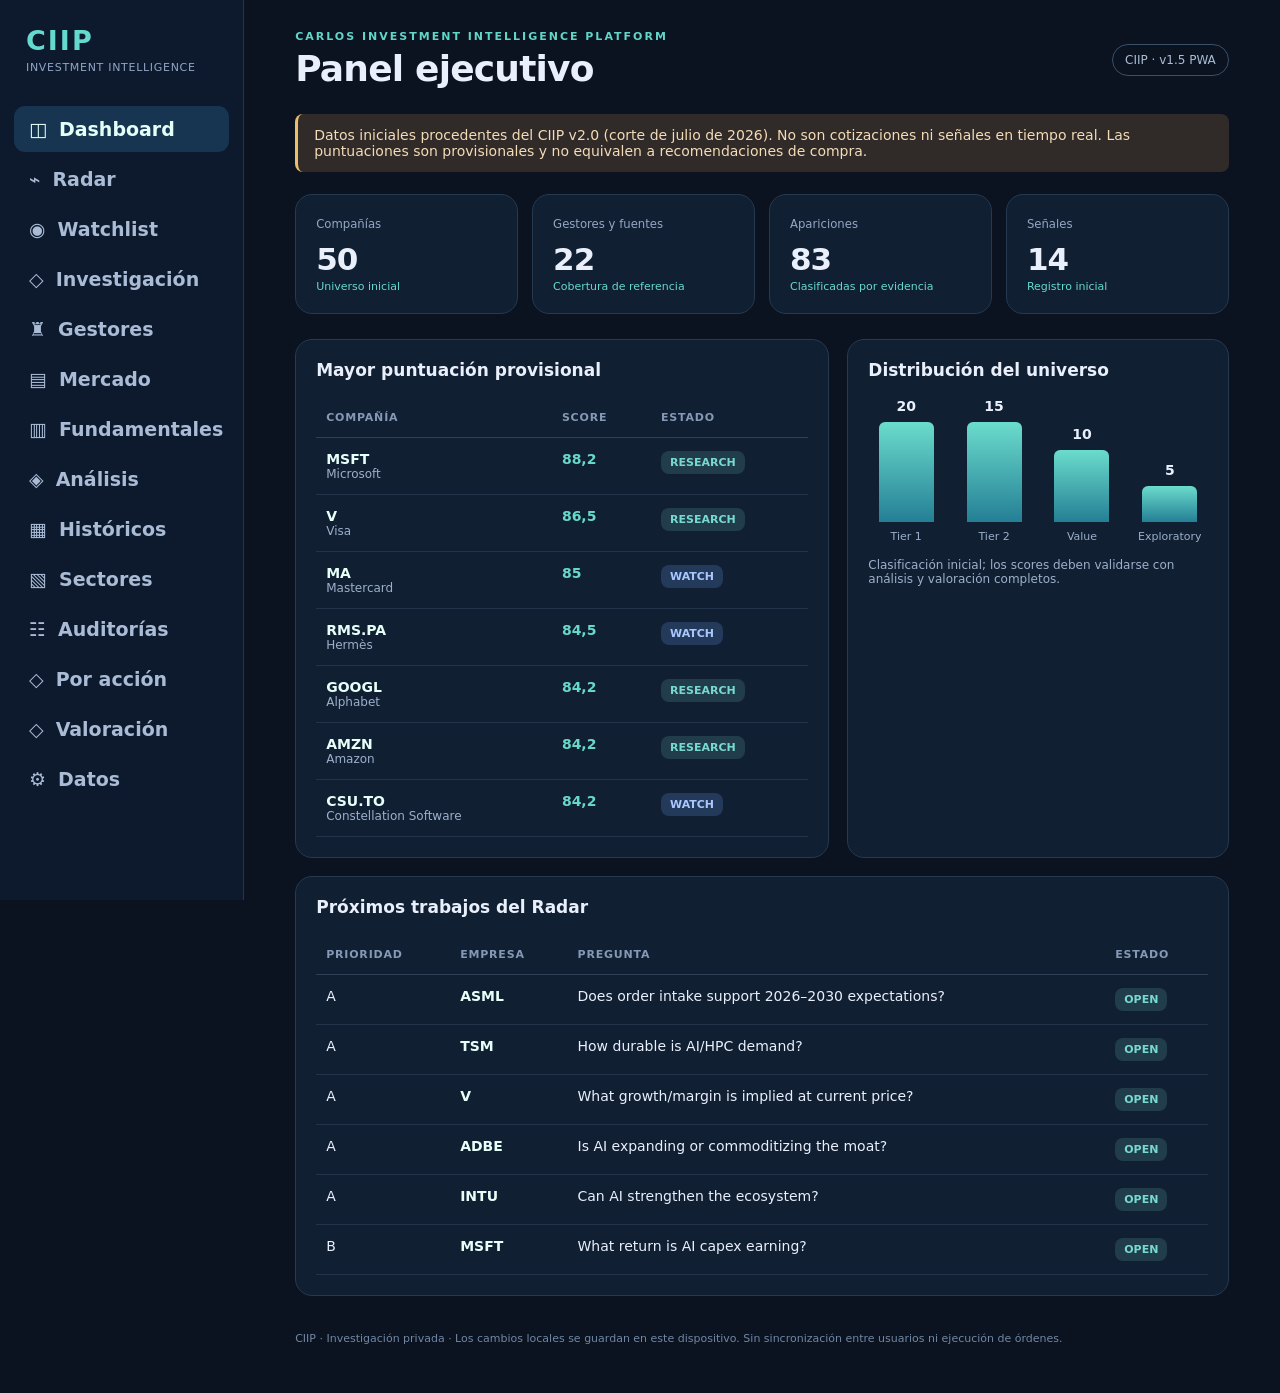
==== commit bd1276df: "Integrate CIIP v1.5 per-share DCF model screens into mobile navigation" ====
--- a/index.html
+++ b/index.html
@@ -108,16 +108,16 @@
 function marketView(){const items=companies.filter(c=>market[c.Ticker]);const auto=autoMarket?.prices||{};const autoItems=companies.filter(c=>auto[c.Ticker]);const generation=autoMarket?.generated_at?new Date(autoMarket.generated_at).toLocaleString('es-ES'):'Sin actualización';const autoRows=autoItems.map(c=>{const p=auto[c.Ticker],days=Math.floor((Date.now()-new Date(p.date+'T00:00:00Z').getTime())/86400000);return '<tr><td><b>'+esc(c.Ticker)+'</b><div class="muted tiny">'+esc(c.Empresa)+'</div></td><td>'+Number(p.price).toLocaleString('es-ES',{minimumFractionDigits:2,maximumFractionDigits:2})+' '+esc(p.currency)+'</td><td>'+esc(p.date)+'</td><td><a class="link" target="_blank" rel="noopener noreferrer" href="'+esc(p.url)+'">'+esc(p.source)+' ↗</a></td><td>'+badge(days>5?'ANTIGUO':days>2?'REVISAR':'CIERRE')+'</td></tr>'});return '<section class="panel"><h2>Cotizaciones automáticas · cierre diario</h2><p class="muted">Fuentes: Yahoo Finance (principal) y Stooq (respaldo), precios de cierre diarios. Actualización programada de lunes a viernes mediante GitHub Actions. No son precios en tiempo real; pueden estar retrasados, incompletos o sin ajustar. La correspondencia de símbolos debe contrastarse con el mercado primario. No se calculan recomendaciones de compra.</p><p><b>'+autoItems.length+' compañías</b> con observaciones · Generado: '+esc(generation)+'</p><div class="actions">'+button('Actualizar lectura','refreshAutoMarket()','')+'</div>'+(autoError?'<p class="muted">Archivo automático no disponible: '+esc(autoError)+'. Se generará al ejecutar el flujo de datos por primera vez.</p>':'')+table(['Compañía','Cierre','Fecha','Proveedor','Vigencia'],autoRows)+'</section><section class="panel"><h2>Precios manuales · carga documentada</h2><p class="muted">Importación opcional para valores sin cobertura automática. Los datos manuales permanecen en este navegador y no sustituyen los registros automáticos.</p><div class="actions">'+button('Descargar plantilla CSV','marketTemplate()','')+button('Importar precios CSV','document.getElementById("marketFile").click()')+button('Borrar precios','clearMarket()','danger')+'</div><input id="marketFile" type="file" accept=".csv,text/csv" class="hidden" onchange="importMarket(this.files[0])"><p class="muted tiny">Formato: Ticker;Precio;Moneda;Fecha (AAAA-MM-DD);Fuente;URL.</p></section><section class="panel"><h2>Cotizaciones manuales ('+items.length+')</h2>'+table(['Compañía','Precio','Fecha','Fuente','Antigüedad'],items.map(c=>{const p=market[c.Ticker];const days=Math.floor((Date.now()-new Date(p.date+'T00:00:00Z').getTime())/86400000);return '<tr><td><b>'+esc(c.Ticker)+'</b></td><td>'+Number(p.price).toLocaleString('es-ES',{minimumFractionDigits:2,maximumFractionDigits:2})+' '+esc(p.currency)+'</td><td>'+esc(p.date)+'</td><td><a class="link" target="_blank" rel="noopener noreferrer" href="'+esc(p.url)+'">'+esc(p.source)+' ↗</a></td><td>'+badge(days>7?'ANTIGUO':days>1?'REVISAR':'RECIENTE')+'</td></tr>'}))+'</section>'}
 
 const num=n=>Number(n||0).toLocaleString('es-ES',{maximumFractionDigits:1});const badge=(t)=>`<span class="tag ${['REVIEW','REJECT'].includes(t)?'warn':['WATCH','SCREENED'].includes(t)?'blue':''}">${esc(t||'—')}</span>`;const button=(label,fn,cl='secondary')=>`<button class="btn ${cl}" onclick="${fn}">${label}</button>`;
-function layout(){const nav=[['dashboard','◫','Dashboard'],['radar','⌁','Radar'],['watchlist','◉','Watchlist'],['research','◇','Investigación'],['gurus','♜','Gestores'],['market','▤','Mercado'],['fundamentals','▥','Fundamentales'],['financial','◈','Análisis'],['history','▦','Históricos'],['sector','▧','Sectores'],['audits','☷','Auditorías'],['valuation','◇','Valoración'],['settings','⚙','Datos']];$('#app').innerHTML=`<div class="app"><aside class="side"><div class="logo">CIIP</div><div class="sub">INVESTMENT INTELLIGENCE</div>${nav.map(([id,icon,label])=>`<button class="nav ${state.tab===id?'active':''}" onclick="go('${id}')"><span>${icon}</span><span class="label">${label}</span></button>`).join('')}</aside><main class="main"><header class="top"><div><div class="eyebrow">Carlos Investment Intelligence Platform</div><h1>${{dashboard:'Panel ejecutivo',radar:'Investment Radar',watchlist:'Watchlist maestra',research:'Centro de investigación',gurus:'Gestores y fuentes',market:'Datos de mercado',fundamentals:'Datos fundamentales',financial:'Análisis financiero',history:'Históricos SEC',sector:'Valoración sectorial',audits:'Auditorías SEC',valuation:'Valoración DCF',settings:'Datos y configuración'}[state.tab]}</h1></div><span class="pill">CIIP · v1.4 PWA</span></header><div class="notice">Datos iniciales procedentes del CIIP v2.0 (corte de julio de 2026). No son cotizaciones ni señales en tiempo real. Las puntuaciones son provisionales y no equivalen a recomendaciones de compra.</div><div id="view"></div><footer class="footer">CIIP · Investigación privada · Los cambios locales se guardan en este dispositivo. Sin sincronización entre usuarios ni ejecución de órdenes.</footer></main></div>`;render()}
+function layout(){const nav=[['dashboard','◫','Dashboard'],['radar','⌁','Radar'],['watchlist','◉','Watchlist'],['research','◇','Investigación'],['gurus','♜','Gestores'],['market','▤','Mercado'],['fundamentals','▥','Fundamentales'],['financial','◈','Análisis'],['history','▦','Históricos'],['sector','▧','Sectores'],['audits','☷','Auditorías'],['per_share','◇','Por acción'],['valuation','◇','Valoración'],['settings','⚙','Datos']];$('#app').innerHTML=`<div class="app"><aside class="side"><div class="logo">CIIP</div><div class="sub">INVESTMENT INTELLIGENCE</div>${nav.map(([id,icon,label])=>`<button class="nav ${state.tab===id?'active':''}" onclick="go('${id}')"><span>${icon}</span><span class="label">${label}</span></button>`).join('')}</aside><main class="main"><header class="top"><div><div class="eyebrow">Carlos Investment Intelligence Platform</div><h1>${{dashboard:'Panel ejecutivo',radar:'Investment Radar',watchlist:'Watchlist maestra',research:'Centro de investigación',gurus:'Gestores y fuentes',market:'Datos de mercado',fundamentals:'Datos fundamentales',financial:'Análisis financiero',history:'Históricos SEC',sector:'Valoración sectorial',audits:'Auditorías SEC',per_share:'Valoración por acción',valuation:'Valoración DCF',settings:'Datos y configuración'}[state.tab]}</h1></div><span class="pill">CIIP · v1.5 PWA</span></header><div class="notice">Datos iniciales procedentes del CIIP v2.0 (corte de julio de 2026). No son cotizaciones ni señales en tiempo real. Las puntuaciones son provisionales y no equivalen a recomendaciones de compra.</div><div id="view"></div><footer class="footer">CIIP · Investigación privada · Los cambios locales se guardan en este dispositivo. Sin sincronización entre usuarios ni ejecución de órdenes.</footer></main></div>`;render()}
 function go(tab){state.tab=tab;state.query='';state.tier='Todos';state.status='Todos';layout()}function stat(label,value,caption){return `<div class="stat"><small>${label}</small><strong>${value}</strong><em>${caption}</em></div>`}function table(headers,rows){return `<div class="tablewrap"><table class="table"><thead><tr>${headers.map(h=>`<th>${h}</th>`).join('')}</tr></thead><tbody>${rows.join('')}</tbody></table></div>`}
-function render(){let v='';if(state.tab==='valuation')v=valuationView();if(state.tab==='history')v=historyView();if(state.tab==='sector')v=ciipSectorResearchView();if(state.tab==='audits')v=ciipAuditReadout();if(state.tab==='financial')v=financialView();if(state.tab==='fundamentals')v=fundamentalView();if(state.tab==='market')v=marketView();if(state.tab==='dashboard'){const top=[...companies].sort((a,b)=>(scoreMap[b.Ticker]?.Investment_Score||0)-(scoreMap[a.Ticker]?.Investment_Score||0)).slice(0,7);let tiers={};companies.forEach(c=>tiers[c.Tier]=(tiers[c.Tier]||0)+1);v=`<div class="stats">${stat('Compañías',companies.length,'Universo inicial')}${stat('Gestores y fuentes',gurus.length,'Cobertura de referencia')}${stat('Apariciones',holdings.length,'Clasificadas por evidencia')}${stat('Señales',signals.length,'Registro inicial')}</div><div class="grid"><section class="panel"><h2>Mayor puntuación provisional</h2>${table(['Compañía','Score','Estado'],top.map(c=>`<tr onclick="openDetail('${esc(c.Ticker)}')" style="cursor:pointer"><td><span class="ticker">${esc(c.Ticker)}</span><div class="muted tiny">${esc(c.Empresa)}</div></td><td class="score">${num(scoreMap[c.Ticker]?.Investment_Score)}</td><td>${badge(local[c.Ticker]?.status||c.Estado)}</td></tr>`))}</section><section class="panel"><h2>Distribución del universo</h2><div class="bars">${Object.entries(tiers).map(([k,n])=>`<div class="barcol"><b>${n}</b><div class="bar" style="height:${n/20*100}%"></div><div class="barlabel">${esc(k)}</div></div>`).join('')}</div><p class="muted tiny">Clasificación inicial; los scores deben validarse con análisis y valoración completos.</p></section></div><section class="panel"><h2>Próximos trabajos del Radar</h2>${table(['Prioridad','Empresa','Pregunta','Estado'],queue.slice(0,6).map(r=>`<tr><td>${esc(r.Priority)}</td><td class="ticker">${esc(r.Ticker)}</td><td>${esc(r['Question 1'])}</td><td>${badge(local['task_'+r.Ticker]?.status||r.Status)}</td></tr>`))}</section>`}
+function render(){let v='';if(state.tab==='valuation')v=valuationView();if(state.tab==='history')v=historyView();if(state.tab==='sector')v=ciipSectorResearchView();if(state.tab==='audits')v=ciipAuditReadout();if(state.tab==='per_share')v=ciipPerShareView();if(state.tab==='financial')v=financialView();if(state.tab==='fundamentals')v=fundamentalView();if(state.tab==='market')v=marketView();if(state.tab==='dashboard'){const top=[...companies].sort((a,b)=>(scoreMap[b.Ticker]?.Investment_Score||0)-(scoreMap[a.Ticker]?.Investment_Score||0)).slice(0,7);let tiers={};companies.forEach(c=>tiers[c.Tier]=(tiers[c.Tier]||0)+1);v=`<div class="stats">${stat('Compañías',companies.length,'Universo inicial')}${stat('Gestores y fuentes',gurus.length,'Cobertura de referencia')}${stat('Apariciones',holdings.length,'Clasificadas por evidencia')}${stat('Señales',signals.length,'Registro inicial')}</div><div class="grid"><section class="panel"><h2>Mayor puntuación provisional</h2>${table(['Compañía','Score','Estado'],top.map(c=>`<tr onclick="openDetail('${esc(c.Ticker)}')" style="cursor:pointer"><td><span class="ticker">${esc(c.Ticker)}</span><div class="muted tiny">${esc(c.Empresa)}</div></td><td class="score">${num(scoreMap[c.Ticker]?.Investment_Score)}</td><td>${badge(local[c.Ticker]?.status||c.Estado)}</td></tr>`))}</section><section class="panel"><h2>Distribución del universo</h2><div class="bars">${Object.entries(tiers).map(([k,n])=>`<div class="barcol"><b>${n}</b><div class="bar" style="height:${n/20*100}%"></div><div class="barlabel">${esc(k)}</div></div>`).join('')}</div><p class="muted tiny">Clasificación inicial; los scores deben validarse con análisis y valoración completos.</p></section></div><section class="panel"><h2>Próximos trabajos del Radar</h2>${table(['Prioridad','Empresa','Pregunta','Estado'],queue.slice(0,6).map(r=>`<tr><td>${esc(r.Priority)}</td><td class="ticker">${esc(r.Ticker)}</td><td>${esc(r['Question 1'])}</td><td>${badge(local['task_'+r.Ticker]?.status||r.Status)}</td></tr>`))}</section>`}
 if(state.tab==='watchlist'){let rows=companies.filter(c=>(state.tier==='Todos'||c.Tier===state.tier)&&(state.status==='Todos'||(local[c.Ticker]?.status||c.Estado)===state.status)&&[c.Ticker,c.Empresa,c.Sector,c['Tesis_breve']].join(' ').toLowerCase().includes(state.query.toLowerCase())).sort((a,b)=>(scoreMap[b.Ticker]?.Investment_Score||0)-(scoreMap[a.Ticker]?.Investment_Score||0));v=`<section class="panel"><div class="filters"><input id="search" class="input" placeholder="Buscar compañía, ticker o sector" value="${esc(state.query)}" oninput="state.query=this.value;updateWatch()"><select class="select" onchange="state.tier=this.value;updateWatch()"><option>Todos</option>${['Tier 1','Tier 2','Value','Exploratory'].map(t=>`<option ${state.tier===t?'selected':''}>${t}</option>`).join('')}</select><select class="select" onchange="state.status=this.value;updateWatch()"><option>Todos</option>${['SCREENED','RESEARCH','WATCH','READY','REVIEW','REJECT'].map(t=>`<option ${state.status===t?'selected':''}>${t}</option>`).join('')}</select></div><div id="watchrows"></div></section>`;$('#view').innerHTML=v;window.updateWatch=()=>{let rows=companies.filter(c=>(state.tier==='Todos'||c.Tier===state.tier)&&(state.status==='Todos'||(local[c.Ticker]?.status||c.Estado)===state.status)&&[c.Ticker,c.Empresa,c.Sector,c.Tesis_breve].join(' ').toLowerCase().includes(state.query.toLowerCase())).sort((a,b)=>(scoreMap[b.Ticker]?.Investment_Score||0)-(scoreMap[a.Ticker]?.Investment_Score||0));$('#watchrows').innerHTML=`<p class="muted tiny">${rows.length} compañías · Selecciona una para abrir su ficha.</p>`+table(['Ticker / empresa','Sector','Tier','Score','Estado'],rows.map(c=>`<tr style="cursor:pointer" onclick="openDetail('${esc(c.Ticker)}')"><td><span class="ticker">${esc(c.Ticker)}</span><div class="muted tiny">${esc(c.Empresa)}</div></td><td>${esc(c.Sector)}</td><td>${esc(c.Tier)}</td><td class="score">${num(scoreMap[c.Ticker]?.Investment_Score)}</td><td>${badge(local[c.Ticker]?.status||c.Estado)}</td></tr>`))};updateWatch();return}
 if(state.tab==='radar'){v=ciipRadarResearchPanel()+`<section class="panel"><h2>Registro de señales · ${signals.length} entradas</h2>${table(['Fecha','Fuente','Señal','Evidencia'],signals.map(s=>`<tr><td>${esc(s.Fecha)}</td><td><b>${esc(s.Fuente)}</b><div class="muted tiny">${esc(s['Ticker/objeto'])}</div></td><td>${esc(s['Señal'])}<div class="muted tiny">${esc(s['Impacto / lectura'])}</div></td><td>${badge(s.Verificación)}<div class="tiny muted">${esc(s.Tipo_evidencia)}</div>${String(s.URL).startsWith('http')?`<a class="link tiny" target="_blank" rel="noopener" href="${esc(s.URL)}">Fuente ↗</a>`:''}</td></tr>`))}</section>`}
 if(state.tab==='research'){v=`<section class="panel"><h2>Cola de investigación · ${queue.length} prioridades</h2>${table(['#','Compañía','Por qué ahora','Pregunta principal','Seguimiento'],queue.map(r=>`<tr><td>${esc(r.Rank)}</td><td><a href="#" class="link ticker" onclick="openDetail('${esc(r.Ticker)}');return false">${esc(r.Ticker)}</a><div class="tiny muted">${esc(r.Empresa)}</div></td><td>${esc(r['Why now'])}</td><td>${esc(r['Question 1'])}<div class="muted tiny">${esc(r['Question 2'])}</div></td><td><select class="select" onchange="setTask('${esc(r.Ticker)}',this.value)">${['OPEN','IN PROGRESS','DONE','BLOCKED'].map(s=>`<option ${(local['task_'+r.Ticker]?.status||r.Status)===s?'selected':''}>${s}</option>`).join('')}</select><div class="muted tiny">${esc(r['Due date'])}</div></td></tr>`))}</section>`}
 if(state.tab==='gurus'){v=`<section class="panel"><h2>Gestores y fuentes · ${gurus.length}</h2>${table(['Fuente','Estilo','Tipo de evidencia','Corte','Enlace'],gurus.map(g=>`<tr><td><b>${esc(g['Fuente / vehículo'])}</b><div class="muted tiny">${esc(g['Gestor / autor'])}</div></td><td>${esc(g.Estilo)}</td><td>${badge(g['Tipo de dato'])}</td><td>${esc(g['Último corte'])}</td><td>${String(g['URL principal']).startsWith('http')?`<a class="link" href="${esc(g['URL principal'])}" target="_blank" rel="noopener">Consultar ↗</a>`:'—'}</td></tr>`))}</section>`}
 if(state.tab==='settings'){v=`<section class="panel"><h2>Persistencia y copias de seguridad</h2><p class="muted">Las notas y cambios de estado se almacenan en el navegador de este dispositivo. Puedes exportarlos a JSON e importarlos en otro dispositivo. No hay servidor ni sincronización automática.</p><div class="actions">${button('Exportar mis notas','exportNotes()','')}${button('Importar notas','document.getElementById("fileNotes").click()')}${button('Borrar notas locales','clearNotes()','danger')}</div><input id="fileNotes" type="file" accept="application/json" class="hidden" onchange="importNotes(this.files[0])"></section><section class="panel"><h2>Datos de partida</h2><p>Fuente: <b>CIIP Operating System v2.0.xlsx</b>. ${companies.length} compañías, ${gurus.length} gestores, ${holdings.length} apariciones, ${signals.length} señales.</p><p class="muted">Las cotizaciones, múltiplos, resultados y fechas del Excel son históricos. Esta versión no realiza consultas automáticas a mercados, noticias, SEC ni gestores. La pestaña Mercado admite precios de referencia importados con trazabilidad.</p><div class="actions">${button('Exportar universo CSV','exportCSV()')}${button('Ir a la watchlist','go("watchlist")','')}</div></section><section class="panel"><h2>Próximas integraciones</h2><p class="muted">Para convertirlo en un sistema automático y multidispositivo: backend con autenticación, base de datos, APIs de mercado, ingestion SEC/13F, ejecución programada del Radar y auditoría de fuentes.</p></section>`}$('#view').innerHTML=v}
 function setTask(ticker,status){local['task_'+ticker]={...(local['task_'+ticker]||{}),status};save()}function openDetail(ticker){const c=companies.find(c=>c.Ticker===ticker);if(!c)return;const s=scoreMap[ticker]||{},w=watchMap[ticker]||{},n=local[ticker]||{};const matches=holdings.filter(h=>h.Ticker===ticker);let overlay=document.createElement('div');overlay.className='overlay';overlay.id='overlay';overlay.onclick=closeDetail;document.body.append(overlay);let d=document.createElement('aside');d.className='detail';d.id='detail';d.innerHTML=`<div class="actions" style="justify-content:space-between">${badge(c.Tier)}${button('Cerrar ✕','closeDetail()')}</div><h2>${esc(c.Empresa)}</h2><p class="muted">${esc(ticker)} · ${esc(c.Sector)} · ${esc(c.País)}</p><div class="stats" style="grid-template-columns:1fr 1fr">${stat('Investment Score',num(s.Investment_Score),'Provisional')}${stat('Prioridad',esc(c.Prioridad),'Según base CIIP')}</div><div class="section"><h3>Tesis inicial</h3><p>${esc(c.Tesis_breve)}</p><h3>Riesgo principal</h3><p>${esc(c.Riesgo_principal)}</p></div><div class="section"><h3>Desglose del score (0–10)</h3>${[['Calidad',s.Calidad_0_10],['Management',s.Management_0_10],['Moat',s.Moat_0_10],['Crecimiento',s.Crecimiento_0_10],['Valoración',s.Valoración_0_10],['Control de riesgos',s.Riesgo_control_0_10]].map(([k,v])=>`<div style="display:flex;justify-content:space-between;margin:8px 0"><span>${k}</span><b>${num(v)}</b></div><div style="height:5px;background:#2b4058;border-radius:4px"><div style="width:${Math.min(100,Number(v)*10)}%;height:100%;background:#5ac9c1;border-radius:4px"></div></div>`).join('')}</div><div class="section"><h3>Apariciones registradas (${matches.length})</h3>${matches.length?matches.map(h=>`<p class="tiny"><b>${esc(h.Guru_ID)}</b> · ${esc(h['Tipo_aparición'])} · ${esc(h.Fecha_corte)} ${h['Peso_%']!==''?'· '+esc(h['Peso_%'])+'%':''}</p>`).join(''):'<p class="muted tiny">No hay apariciones registradas en la muestra inicial.</p>'}</div><div class="section"><h3>Mi seguimiento</h3><label class="muted tiny">Estado</label><select class="select" style="display:block;width:100%;margin:8px 0 14px" id="detailStatus">${['SCREENED','RESEARCH','WATCH','READY','REVIEW','REJECT'].map(v=>`<option ${(n.status||c.Estado)===v?'selected':''}>${v}</option>`).join('')}</select><label class="muted tiny">Notas privadas</label><textarea class="textarea" id="detailNotes" placeholder="Tesis, dudas, valoración, catalizadores...">${esc(n.notes||'')}</textarea><div class="actions" style="margin-top:12px">${button('Guardar cambios',`saveDetail('${esc(ticker)}')`,'')}</div></div><div class="section"><h3>Fuente corporativa</h3>${String(c.IR_URL).startsWith('http')?`<a class="link" href="${esc(c.IR_URL)}" target="_blank" rel="noopener">Investor Relations ↗</a>`:'No disponible'}</div>`;document.body.append(d)}function closeDetail(){document.getElementById('overlay')?.remove();document.getElementById('detail')?.remove()}function saveDetail(ticker){local[ticker]={status:$('#detailStatus').value,notes:$('#detailNotes').value,updatedAt:new Date().toISOString()};save();closeDetail();render()}function exportNotes(){const blob=new Blob([JSON.stringify({format:'CIIP_LOCAL_V1',exportedAt:new Date().toISOString(),data:local},null,2)],{type:'application/json'});download(blob,'ciip_notas.json')}function download(blob,name){let a=document.createElement('a');a.href=URL.createObjectURL(blob);a.download=name;a.click();setTimeout(()=>URL.revokeObjectURL(a.href),500)}async function importNotes(file){if(!file)return;try{const obj=JSON.parse(await file.text());if(obj.format!=='CIIP_LOCAL_V1'||!obj.data||typeof obj.data!=='object'||Array.isArray(obj.data))throw Error('Formato incorrecto');local={...local,...obj.data};save();alert('Notas importadas');render()}catch(e){alert('No se pudo importar: '+e.message)}}function clearNotes(){if(confirm('¿Borrar las notas y estados guardados en este dispositivo?')){local={};save();render()}}function exportCSV(){const fields=['Ticker','Empresa','Sector','Tier','Estado','Score'];const lines=[fields.join(';'),...companies.map(c=>[c.Ticker,c.Empresa,c.Sector,c.Tier,local[c.Ticker]?.status||c.Estado,scoreMap[c.Ticker]?.Investment_Score||''].map(v=>'"'+String(v).replaceAll('"','""')+'"').join(';'))];download(new Blob(['\ufeff'+lines.join('\n')],{type:'text/csv;charset=utf-8'}),'ciip_universo.csv')}function ciipInit(){
-  layout();refreshAutoMarket();refreshFundamentals();refreshCiipAudits();
+  layout();refreshAutoMarket();refreshFundamentals();refreshCiipAudits();refreshCiipPerShare();
   if('serviceWorker'in navigator&&location.protocol.startsWith('http'))navigator.serviceWorker.register('./sw.js').catch(()=>{});
 }
-</script><script src="./valuation.js"></script><script src="./history.js"></script><script src="./sector.js"></script><script src="./audit.js"></script><script>ciipInit();</script></body></html>
+</script><script src="./valuation.js"></script><script src="./history.js"></script><script src="./sector.js"></script><script src="./audit.js"></script><script src="./per_share.js"></script><script>ciipInit();</script></body></html>
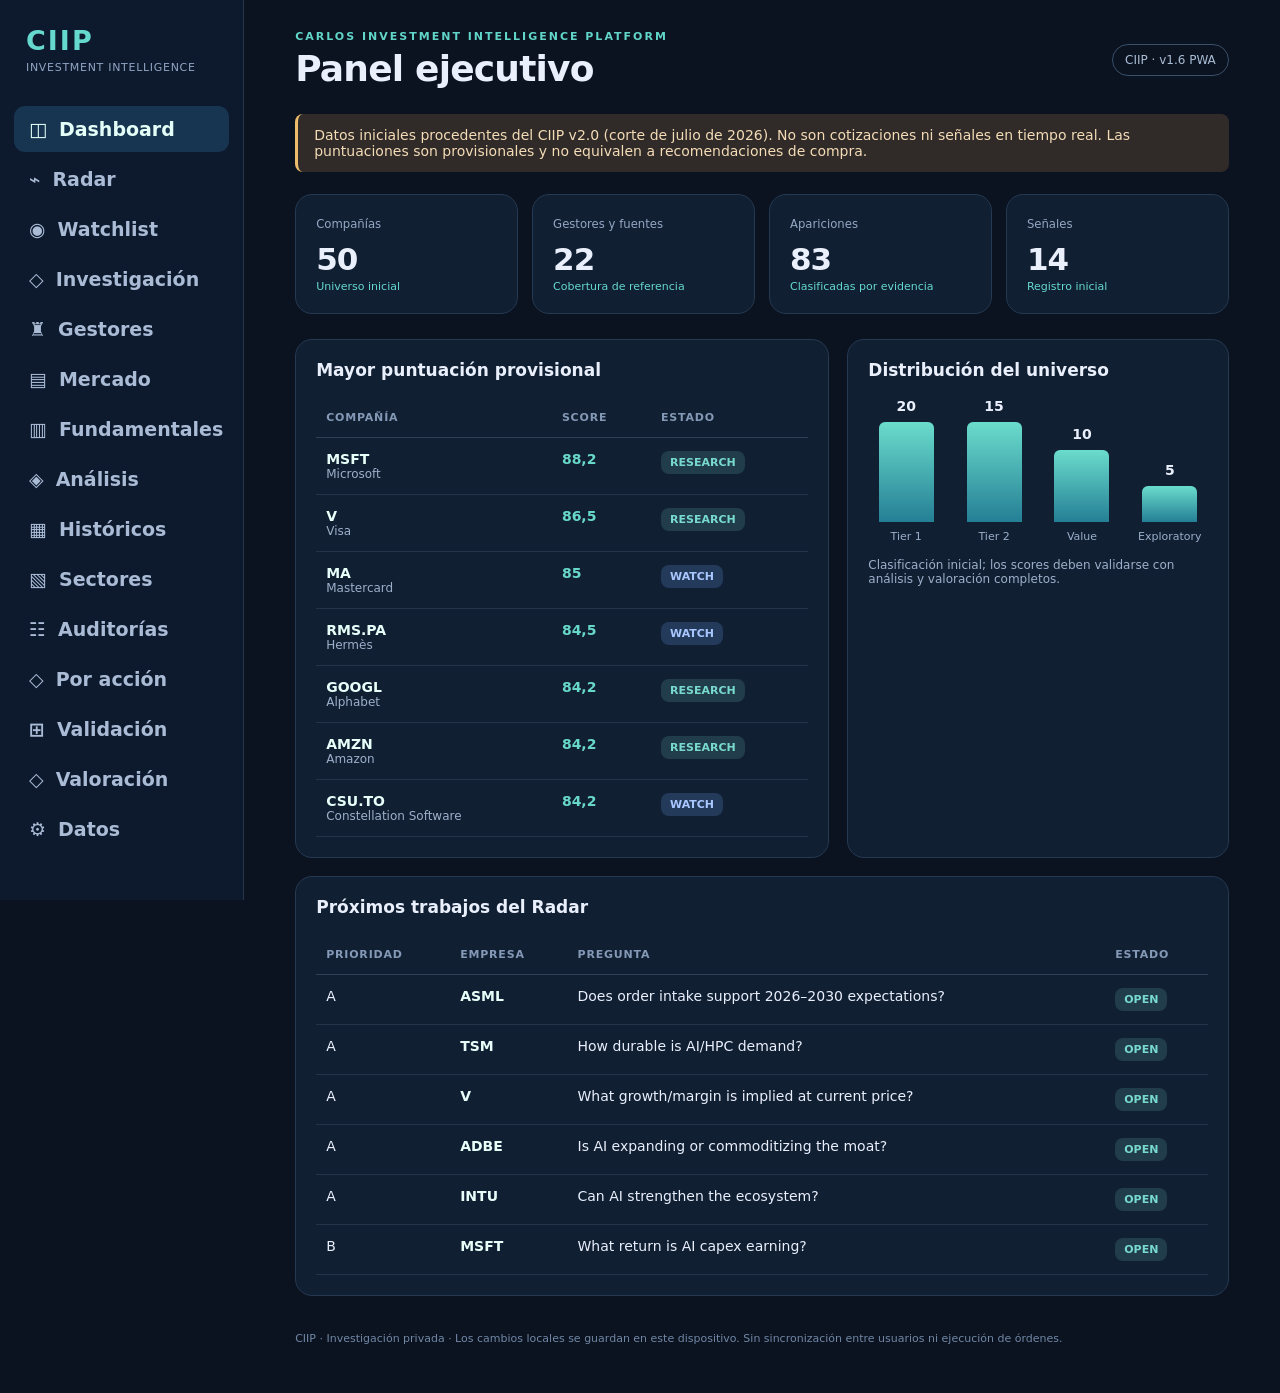
==== commit 9676caf6: "Integrate CIIP v1.6 independent five-company valuation audit and P0 issue tab" ====
--- a/index.html
+++ b/index.html
@@ -108,16 +108,16 @@
 function marketView(){const items=companies.filter(c=>market[c.Ticker]);const auto=autoMarket?.prices||{};const autoItems=companies.filter(c=>auto[c.Ticker]);const generation=autoMarket?.generated_at?new Date(autoMarket.generated_at).toLocaleString('es-ES'):'Sin actualización';const autoRows=autoItems.map(c=>{const p=auto[c.Ticker],days=Math.floor((Date.now()-new Date(p.date+'T00:00:00Z').getTime())/86400000);return '<tr><td><b>'+esc(c.Ticker)+'</b><div class="muted tiny">'+esc(c.Empresa)+'</div></td><td>'+Number(p.price).toLocaleString('es-ES',{minimumFractionDigits:2,maximumFractionDigits:2})+' '+esc(p.currency)+'</td><td>'+esc(p.date)+'</td><td><a class="link" target="_blank" rel="noopener noreferrer" href="'+esc(p.url)+'">'+esc(p.source)+' ↗</a></td><td>'+badge(days>5?'ANTIGUO':days>2?'REVISAR':'CIERRE')+'</td></tr>'});return '<section class="panel"><h2>Cotizaciones automáticas · cierre diario</h2><p class="muted">Fuentes: Yahoo Finance (principal) y Stooq (respaldo), precios de cierre diarios. Actualización programada de lunes a viernes mediante GitHub Actions. No son precios en tiempo real; pueden estar retrasados, incompletos o sin ajustar. La correspondencia de símbolos debe contrastarse con el mercado primario. No se calculan recomendaciones de compra.</p><p><b>'+autoItems.length+' compañías</b> con observaciones · Generado: '+esc(generation)+'</p><div class="actions">'+button('Actualizar lectura','refreshAutoMarket()','')+'</div>'+(autoError?'<p class="muted">Archivo automático no disponible: '+esc(autoError)+'. Se generará al ejecutar el flujo de datos por primera vez.</p>':'')+table(['Compañía','Cierre','Fecha','Proveedor','Vigencia'],autoRows)+'</section><section class="panel"><h2>Precios manuales · carga documentada</h2><p class="muted">Importación opcional para valores sin cobertura automática. Los datos manuales permanecen en este navegador y no sustituyen los registros automáticos.</p><div class="actions">'+button('Descargar plantilla CSV','marketTemplate()','')+button('Importar precios CSV','document.getElementById("marketFile").click()')+button('Borrar precios','clearMarket()','danger')+'</div><input id="marketFile" type="file" accept=".csv,text/csv" class="hidden" onchange="importMarket(this.files[0])"><p class="muted tiny">Formato: Ticker;Precio;Moneda;Fecha (AAAA-MM-DD);Fuente;URL.</p></section><section class="panel"><h2>Cotizaciones manuales ('+items.length+')</h2>'+table(['Compañía','Precio','Fecha','Fuente','Antigüedad'],items.map(c=>{const p=market[c.Ticker];const days=Math.floor((Date.now()-new Date(p.date+'T00:00:00Z').getTime())/86400000);return '<tr><td><b>'+esc(c.Ticker)+'</b></td><td>'+Number(p.price).toLocaleString('es-ES',{minimumFractionDigits:2,maximumFractionDigits:2})+' '+esc(p.currency)+'</td><td>'+esc(p.date)+'</td><td><a class="link" target="_blank" rel="noopener noreferrer" href="'+esc(p.url)+'">'+esc(p.source)+' ↗</a></td><td>'+badge(days>7?'ANTIGUO':days>1?'REVISAR':'RECIENTE')+'</td></tr>'}))+'</section>'}
 
 const num=n=>Number(n||0).toLocaleString('es-ES',{maximumFractionDigits:1});const badge=(t)=>`<span class="tag ${['REVIEW','REJECT'].includes(t)?'warn':['WATCH','SCREENED'].includes(t)?'blue':''}">${esc(t||'—')}</span>`;const button=(label,fn,cl='secondary')=>`<button class="btn ${cl}" onclick="${fn}">${label}</button>`;
-function layout(){const nav=[['dashboard','◫','Dashboard'],['radar','⌁','Radar'],['watchlist','◉','Watchlist'],['research','◇','Investigación'],['gurus','♜','Gestores'],['market','▤','Mercado'],['fundamentals','▥','Fundamentales'],['financial','◈','Análisis'],['history','▦','Históricos'],['sector','▧','Sectores'],['audits','☷','Auditorías'],['per_share','◇','Por acción'],['valuation','◇','Valoración'],['settings','⚙','Datos']];$('#app').innerHTML=`<div class="app"><aside class="side"><div class="logo">CIIP</div><div class="sub">INVESTMENT INTELLIGENCE</div>${nav.map(([id,icon,label])=>`<button class="nav ${state.tab===id?'active':''}" onclick="go('${id}')"><span>${icon}</span><span class="label">${label}</span></button>`).join('')}</aside><main class="main"><header class="top"><div><div class="eyebrow">Carlos Investment Intelligence Platform</div><h1>${{dashboard:'Panel ejecutivo',radar:'Investment Radar',watchlist:'Watchlist maestra',research:'Centro de investigación',gurus:'Gestores y fuentes',market:'Datos de mercado',fundamentals:'Datos fundamentales',financial:'Análisis financiero',history:'Históricos SEC',sector:'Valoración sectorial',audits:'Auditorías SEC',per_share:'Valoración por acción',valuation:'Valoración DCF',settings:'Datos y configuración'}[state.tab]}</h1></div><span class="pill">CIIP · v1.5 PWA</span></header><div class="notice">Datos iniciales procedentes del CIIP v2.0 (corte de julio de 2026). No son cotizaciones ni señales en tiempo real. Las puntuaciones son provisionales y no equivalen a recomendaciones de compra.</div><div id="view"></div><footer class="footer">CIIP · Investigación privada · Los cambios locales se guardan en este dispositivo. Sin sincronización entre usuarios ni ejecución de órdenes.</footer></main></div>`;render()}
+function layout(){const nav=[['dashboard','◫','Dashboard'],['radar','⌁','Radar'],['watchlist','◉','Watchlist'],['research','◇','Investigación'],['gurus','♜','Gestores'],['market','▤','Mercado'],['fundamentals','▥','Fundamentales'],['financial','◈','Análisis'],['history','▦','Históricos'],['sector','▧','Sectores'],['audits','☷','Auditorías'],['per_share','◇','Por acción'],['model_validation','⊞','Validación'],['valuation','◇','Valoración'],['settings','⚙','Datos']];$('#app').innerHTML=`<div class="app"><aside class="side"><div class="logo">CIIP</div><div class="sub">INVESTMENT INTELLIGENCE</div>${nav.map(([id,icon,label])=>`<button class="nav ${state.tab===id?'active':''}" onclick="go('${id}')"><span>${icon}</span><span class="label">${label}</span></button>`).join('')}</aside><main class="main"><header class="top"><div><div class="eyebrow">Carlos Investment Intelligence Platform</div><h1>${{dashboard:'Panel ejecutivo',radar:'Investment Radar',watchlist:'Watchlist maestra',research:'Centro de investigación',gurus:'Gestores y fuentes',market:'Datos de mercado',fundamentals:'Datos fundamentales',financial:'Análisis financiero',history:'Históricos SEC',sector:'Valoración sectorial',audits:'Auditorías SEC',per_share:'Valoración por acción',model_validation:'Auditoría de DCF',valuation:'Valoración DCF',settings:'Datos y configuración'}[state.tab]}</h1></div><span class="pill">CIIP · v1.6 PWA</span></header><div class="notice">Datos iniciales procedentes del CIIP v2.0 (corte de julio de 2026). No son cotizaciones ni señales en tiempo real. Las puntuaciones son provisionales y no equivalen a recomendaciones de compra.</div><div id="view"></div><footer class="footer">CIIP · Investigación privada · Los cambios locales se guardan en este dispositivo. Sin sincronización entre usuarios ni ejecución de órdenes.</footer></main></div>`;render()}
 function go(tab){state.tab=tab;state.query='';state.tier='Todos';state.status='Todos';layout()}function stat(label,value,caption){return `<div class="stat"><small>${label}</small><strong>${value}</strong><em>${caption}</em></div>`}function table(headers,rows){return `<div class="tablewrap"><table class="table"><thead><tr>${headers.map(h=>`<th>${h}</th>`).join('')}</tr></thead><tbody>${rows.join('')}</tbody></table></div>`}
-function render(){let v='';if(state.tab==='valuation')v=valuationView();if(state.tab==='history')v=historyView();if(state.tab==='sector')v=ciipSectorResearchView();if(state.tab==='audits')v=ciipAuditReadout();if(state.tab==='per_share')v=ciipPerShareView();if(state.tab==='financial')v=financialView();if(state.tab==='fundamentals')v=fundamentalView();if(state.tab==='market')v=marketView();if(state.tab==='dashboard'){const top=[...companies].sort((a,b)=>(scoreMap[b.Ticker]?.Investment_Score||0)-(scoreMap[a.Ticker]?.Investment_Score||0)).slice(0,7);let tiers={};companies.forEach(c=>tiers[c.Tier]=(tiers[c.Tier]||0)+1);v=`<div class="stats">${stat('Compañías',companies.length,'Universo inicial')}${stat('Gestores y fuentes',gurus.length,'Cobertura de referencia')}${stat('Apariciones',holdings.length,'Clasificadas por evidencia')}${stat('Señales',signals.length,'Registro inicial')}</div><div class="grid"><section class="panel"><h2>Mayor puntuación provisional</h2>${table(['Compañía','Score','Estado'],top.map(c=>`<tr onclick="openDetail('${esc(c.Ticker)}')" style="cursor:pointer"><td><span class="ticker">${esc(c.Ticker)}</span><div class="muted tiny">${esc(c.Empresa)}</div></td><td class="score">${num(scoreMap[c.Ticker]?.Investment_Score)}</td><td>${badge(local[c.Ticker]?.status||c.Estado)}</td></tr>`))}</section><section class="panel"><h2>Distribución del universo</h2><div class="bars">${Object.entries(tiers).map(([k,n])=>`<div class="barcol"><b>${n}</b><div class="bar" style="height:${n/20*100}%"></div><div class="barlabel">${esc(k)}</div></div>`).join('')}</div><p class="muted tiny">Clasificación inicial; los scores deben validarse con análisis y valoración completos.</p></section></div><section class="panel"><h2>Próximos trabajos del Radar</h2>${table(['Prioridad','Empresa','Pregunta','Estado'],queue.slice(0,6).map(r=>`<tr><td>${esc(r.Priority)}</td><td class="ticker">${esc(r.Ticker)}</td><td>${esc(r['Question 1'])}</td><td>${badge(local['task_'+r.Ticker]?.status||r.Status)}</td></tr>`))}</section>`}
+function render(){let v='';if(state.tab==='valuation')v=valuationView();if(state.tab==='history')v=historyView();if(state.tab==='sector')v=ciipSectorResearchView();if(state.tab==='audits')v=ciipAuditReadout();if(state.tab==='per_share')v=ciipPerShareView();if(state.tab==='model_validation')v=ciipValidationView();if(state.tab==='financial')v=financialView();if(state.tab==='fundamentals')v=fundamentalView();if(state.tab==='market')v=marketView();if(state.tab==='dashboard'){const top=[...companies].sort((a,b)=>(scoreMap[b.Ticker]?.Investment_Score||0)-(scoreMap[a.Ticker]?.Investment_Score||0)).slice(0,7);let tiers={};companies.forEach(c=>tiers[c.Tier]=(tiers[c.Tier]||0)+1);v=`<div class="stats">${stat('Compañías',companies.length,'Universo inicial')}${stat('Gestores y fuentes',gurus.length,'Cobertura de referencia')}${stat('Apariciones',holdings.length,'Clasificadas por evidencia')}${stat('Señales',signals.length,'Registro inicial')}</div><div class="grid"><section class="panel"><h2>Mayor puntuación provisional</h2>${table(['Compañía','Score','Estado'],top.map(c=>`<tr onclick="openDetail('${esc(c.Ticker)}')" style="cursor:pointer"><td><span class="ticker">${esc(c.Ticker)}</span><div class="muted tiny">${esc(c.Empresa)}</div></td><td class="score">${num(scoreMap[c.Ticker]?.Investment_Score)}</td><td>${badge(local[c.Ticker]?.status||c.Estado)}</td></tr>`))}</section><section class="panel"><h2>Distribución del universo</h2><div class="bars">${Object.entries(tiers).map(([k,n])=>`<div class="barcol"><b>${n}</b><div class="bar" style="height:${n/20*100}%"></div><div class="barlabel">${esc(k)}</div></div>`).join('')}</div><p class="muted tiny">Clasificación inicial; los scores deben validarse con análisis y valoración completos.</p></section></div><section class="panel"><h2>Próximos trabajos del Radar</h2>${table(['Prioridad','Empresa','Pregunta','Estado'],queue.slice(0,6).map(r=>`<tr><td>${esc(r.Priority)}</td><td class="ticker">${esc(r.Ticker)}</td><td>${esc(r['Question 1'])}</td><td>${badge(local['task_'+r.Ticker]?.status||r.Status)}</td></tr>`))}</section>`}
 if(state.tab==='watchlist'){let rows=companies.filter(c=>(state.tier==='Todos'||c.Tier===state.tier)&&(state.status==='Todos'||(local[c.Ticker]?.status||c.Estado)===state.status)&&[c.Ticker,c.Empresa,c.Sector,c['Tesis_breve']].join(' ').toLowerCase().includes(state.query.toLowerCase())).sort((a,b)=>(scoreMap[b.Ticker]?.Investment_Score||0)-(scoreMap[a.Ticker]?.Investment_Score||0));v=`<section class="panel"><div class="filters"><input id="search" class="input" placeholder="Buscar compañía, ticker o sector" value="${esc(state.query)}" oninput="state.query=this.value;updateWatch()"><select class="select" onchange="state.tier=this.value;updateWatch()"><option>Todos</option>${['Tier 1','Tier 2','Value','Exploratory'].map(t=>`<option ${state.tier===t?'selected':''}>${t}</option>`).join('')}</select><select class="select" onchange="state.status=this.value;updateWatch()"><option>Todos</option>${['SCREENED','RESEARCH','WATCH','READY','REVIEW','REJECT'].map(t=>`<option ${state.status===t?'selected':''}>${t}</option>`).join('')}</select></div><div id="watchrows"></div></section>`;$('#view').innerHTML=v;window.updateWatch=()=>{let rows=companies.filter(c=>(state.tier==='Todos'||c.Tier===state.tier)&&(state.status==='Todos'||(local[c.Ticker]?.status||c.Estado)===state.status)&&[c.Ticker,c.Empresa,c.Sector,c.Tesis_breve].join(' ').toLowerCase().includes(state.query.toLowerCase())).sort((a,b)=>(scoreMap[b.Ticker]?.Investment_Score||0)-(scoreMap[a.Ticker]?.Investment_Score||0));$('#watchrows').innerHTML=`<p class="muted tiny">${rows.length} compañías · Selecciona una para abrir su ficha.</p>`+table(['Ticker / empresa','Sector','Tier','Score','Estado'],rows.map(c=>`<tr style="cursor:pointer" onclick="openDetail('${esc(c.Ticker)}')"><td><span class="ticker">${esc(c.Ticker)}</span><div class="muted tiny">${esc(c.Empresa)}</div></td><td>${esc(c.Sector)}</td><td>${esc(c.Tier)}</td><td class="score">${num(scoreMap[c.Ticker]?.Investment_Score)}</td><td>${badge(local[c.Ticker]?.status||c.Estado)}</td></tr>`))};updateWatch();return}
 if(state.tab==='radar'){v=ciipRadarResearchPanel()+`<section class="panel"><h2>Registro de señales · ${signals.length} entradas</h2>${table(['Fecha','Fuente','Señal','Evidencia'],signals.map(s=>`<tr><td>${esc(s.Fecha)}</td><td><b>${esc(s.Fuente)}</b><div class="muted tiny">${esc(s['Ticker/objeto'])}</div></td><td>${esc(s['Señal'])}<div class="muted tiny">${esc(s['Impacto / lectura'])}</div></td><td>${badge(s.Verificación)}<div class="tiny muted">${esc(s.Tipo_evidencia)}</div>${String(s.URL).startsWith('http')?`<a class="link tiny" target="_blank" rel="noopener" href="${esc(s.URL)}">Fuente ↗</a>`:''}</td></tr>`))}</section>`}
 if(state.tab==='research'){v=`<section class="panel"><h2>Cola de investigación · ${queue.length} prioridades</h2>${table(['#','Compañía','Por qué ahora','Pregunta principal','Seguimiento'],queue.map(r=>`<tr><td>${esc(r.Rank)}</td><td><a href="#" class="link ticker" onclick="openDetail('${esc(r.Ticker)}');return false">${esc(r.Ticker)}</a><div class="tiny muted">${esc(r.Empresa)}</div></td><td>${esc(r['Why now'])}</td><td>${esc(r['Question 1'])}<div class="muted tiny">${esc(r['Question 2'])}</div></td><td><select class="select" onchange="setTask('${esc(r.Ticker)}',this.value)">${['OPEN','IN PROGRESS','DONE','BLOCKED'].map(s=>`<option ${(local['task_'+r.Ticker]?.status||r.Status)===s?'selected':''}>${s}</option>`).join('')}</select><div class="muted tiny">${esc(r['Due date'])}</div></td></tr>`))}</section>`}
 if(state.tab==='gurus'){v=`<section class="panel"><h2>Gestores y fuentes · ${gurus.length}</h2>${table(['Fuente','Estilo','Tipo de evidencia','Corte','Enlace'],gurus.map(g=>`<tr><td><b>${esc(g['Fuente / vehículo'])}</b><div class="muted tiny">${esc(g['Gestor / autor'])}</div></td><td>${esc(g.Estilo)}</td><td>${badge(g['Tipo de dato'])}</td><td>${esc(g['Último corte'])}</td><td>${String(g['URL principal']).startsWith('http')?`<a class="link" href="${esc(g['URL principal'])}" target="_blank" rel="noopener">Consultar ↗</a>`:'—'}</td></tr>`))}</section>`}
 if(state.tab==='settings'){v=`<section class="panel"><h2>Persistencia y copias de seguridad</h2><p class="muted">Las notas y cambios de estado se almacenan en el navegador de este dispositivo. Puedes exportarlos a JSON e importarlos en otro dispositivo. No hay servidor ni sincronización automática.</p><div class="actions">${button('Exportar mis notas','exportNotes()','')}${button('Importar notas','document.getElementById("fileNotes").click()')}${button('Borrar notas locales','clearNotes()','danger')}</div><input id="fileNotes" type="file" accept="application/json" class="hidden" onchange="importNotes(this.files[0])"></section><section class="panel"><h2>Datos de partida</h2><p>Fuente: <b>CIIP Operating System v2.0.xlsx</b>. ${companies.length} compañías, ${gurus.length} gestores, ${holdings.length} apariciones, ${signals.length} señales.</p><p class="muted">Las cotizaciones, múltiplos, resultados y fechas del Excel son históricos. Esta versión no realiza consultas automáticas a mercados, noticias, SEC ni gestores. La pestaña Mercado admite precios de referencia importados con trazabilidad.</p><div class="actions">${button('Exportar universo CSV','exportCSV()')}${button('Ir a la watchlist','go("watchlist")','')}</div></section><section class="panel"><h2>Próximas integraciones</h2><p class="muted">Para convertirlo en un sistema automático y multidispositivo: backend con autenticación, base de datos, APIs de mercado, ingestion SEC/13F, ejecución programada del Radar y auditoría de fuentes.</p></section>`}$('#view').innerHTML=v}
 function setTask(ticker,status){local['task_'+ticker]={...(local['task_'+ticker]||{}),status};save()}function openDetail(ticker){const c=companies.find(c=>c.Ticker===ticker);if(!c)return;const s=scoreMap[ticker]||{},w=watchMap[ticker]||{},n=local[ticker]||{};const matches=holdings.filter(h=>h.Ticker===ticker);let overlay=document.createElement('div');overlay.className='overlay';overlay.id='overlay';overlay.onclick=closeDetail;document.body.append(overlay);let d=document.createElement('aside');d.className='detail';d.id='detail';d.innerHTML=`<div class="actions" style="justify-content:space-between">${badge(c.Tier)}${button('Cerrar ✕','closeDetail()')}</div><h2>${esc(c.Empresa)}</h2><p class="muted">${esc(ticker)} · ${esc(c.Sector)} · ${esc(c.País)}</p><div class="stats" style="grid-template-columns:1fr 1fr">${stat('Investment Score',num(s.Investment_Score),'Provisional')}${stat('Prioridad',esc(c.Prioridad),'Según base CIIP')}</div><div class="section"><h3>Tesis inicial</h3><p>${esc(c.Tesis_breve)}</p><h3>Riesgo principal</h3><p>${esc(c.Riesgo_principal)}</p></div><div class="section"><h3>Desglose del score (0–10)</h3>${[['Calidad',s.Calidad_0_10],['Management',s.Management_0_10],['Moat',s.Moat_0_10],['Crecimiento',s.Crecimiento_0_10],['Valoración',s.Valoración_0_10],['Control de riesgos',s.Riesgo_control_0_10]].map(([k,v])=>`<div style="display:flex;justify-content:space-between;margin:8px 0"><span>${k}</span><b>${num(v)}</b></div><div style="height:5px;background:#2b4058;border-radius:4px"><div style="width:${Math.min(100,Number(v)*10)}%;height:100%;background:#5ac9c1;border-radius:4px"></div></div>`).join('')}</div><div class="section"><h3>Apariciones registradas (${matches.length})</h3>${matches.length?matches.map(h=>`<p class="tiny"><b>${esc(h.Guru_ID)}</b> · ${esc(h['Tipo_aparición'])} · ${esc(h.Fecha_corte)} ${h['Peso_%']!==''?'· '+esc(h['Peso_%'])+'%':''}</p>`).join(''):'<p class="muted tiny">No hay apariciones registradas en la muestra inicial.</p>'}</div><div class="section"><h3>Mi seguimiento</h3><label class="muted tiny">Estado</label><select class="select" style="display:block;width:100%;margin:8px 0 14px" id="detailStatus">${['SCREENED','RESEARCH','WATCH','READY','REVIEW','REJECT'].map(v=>`<option ${(n.status||c.Estado)===v?'selected':''}>${v}</option>`).join('')}</select><label class="muted tiny">Notas privadas</label><textarea class="textarea" id="detailNotes" placeholder="Tesis, dudas, valoración, catalizadores...">${esc(n.notes||'')}</textarea><div class="actions" style="margin-top:12px">${button('Guardar cambios',`saveDetail('${esc(ticker)}')`,'')}</div></div><div class="section"><h3>Fuente corporativa</h3>${String(c.IR_URL).startsWith('http')?`<a class="link" href="${esc(c.IR_URL)}" target="_blank" rel="noopener">Investor Relations ↗</a>`:'No disponible'}</div>`;document.body.append(d)}function closeDetail(){document.getElementById('overlay')?.remove();document.getElementById('detail')?.remove()}function saveDetail(ticker){local[ticker]={status:$('#detailStatus').value,notes:$('#detailNotes').value,updatedAt:new Date().toISOString()};save();closeDetail();render()}function exportNotes(){const blob=new Blob([JSON.stringify({format:'CIIP_LOCAL_V1',exportedAt:new Date().toISOString(),data:local},null,2)],{type:'application/json'});download(blob,'ciip_notas.json')}function download(blob,name){let a=document.createElement('a');a.href=URL.createObjectURL(blob);a.download=name;a.click();setTimeout(()=>URL.revokeObjectURL(a.href),500)}async function importNotes(file){if(!file)return;try{const obj=JSON.parse(await file.text());if(obj.format!=='CIIP_LOCAL_V1'||!obj.data||typeof obj.data!=='object'||Array.isArray(obj.data))throw Error('Formato incorrecto');local={...local,...obj.data};save();alert('Notas importadas');render()}catch(e){alert('No se pudo importar: '+e.message)}}function clearNotes(){if(confirm('¿Borrar las notas y estados guardados en este dispositivo?')){local={};save();render()}}function exportCSV(){const fields=['Ticker','Empresa','Sector','Tier','Estado','Score'];const lines=[fields.join(';'),...companies.map(c=>[c.Ticker,c.Empresa,c.Sector,c.Tier,local[c.Ticker]?.status||c.Estado,scoreMap[c.Ticker]?.Investment_Score||''].map(v=>'"'+String(v).replaceAll('"','""')+'"').join(';'))];download(new Blob(['\ufeff'+lines.join('\n')],{type:'text/csv;charset=utf-8'}),'ciip_universo.csv')}function ciipInit(){
-  layout();refreshAutoMarket();refreshFundamentals();refreshCiipAudits();refreshCiipPerShare();
+  layout();refreshAutoMarket();refreshFundamentals();refreshCiipAudits();refreshCiipPerShare();refreshCiipValidation();
   if('serviceWorker'in navigator&&location.protocol.startsWith('http'))navigator.serviceWorker.register('./sw.js').catch(()=>{});
 }
-</script><script src="./valuation.js"></script><script src="./history.js"></script><script src="./sector.js"></script><script src="./audit.js"></script><script src="./per_share.js"></script><script>ciipInit();</script></body></html>
+</script><script src="./valuation.js"></script><script src="./history.js"></script><script src="./sector.js"></script><script src="./audit.js"></script><script src="./per_share.js"></script><script src="./model_validation.js"></script><script>ciipInit();</script></body></html>
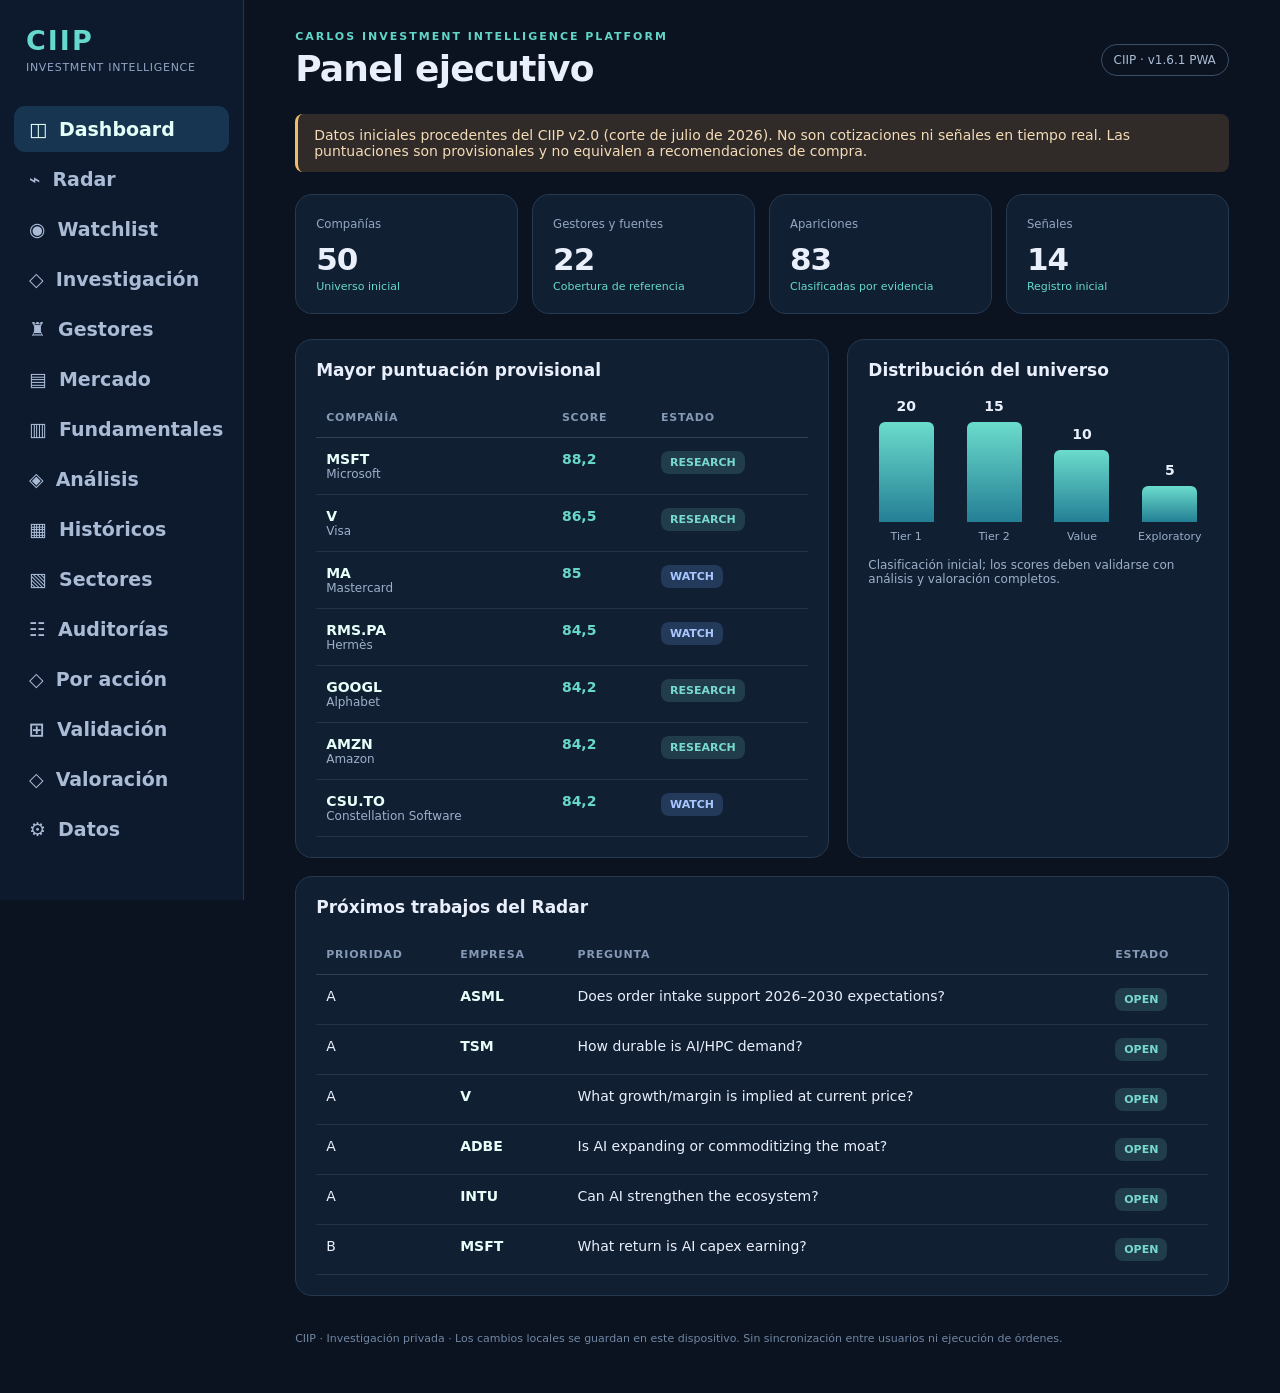
==== commit 068724a1: "Label investor research application CIIP v1.6.1 after six P0 model corrections" ====
--- a/index.html
+++ b/index.html
@@ -108,7 +108,7 @@
 function marketView(){const items=companies.filter(c=>market[c.Ticker]);const auto=autoMarket?.prices||{};const autoItems=companies.filter(c=>auto[c.Ticker]);const generation=autoMarket?.generated_at?new Date(autoMarket.generated_at).toLocaleString('es-ES'):'Sin actualización';const autoRows=autoItems.map(c=>{const p=auto[c.Ticker],days=Math.floor((Date.now()-new Date(p.date+'T00:00:00Z').getTime())/86400000);return '<tr><td><b>'+esc(c.Ticker)+'</b><div class="muted tiny">'+esc(c.Empresa)+'</div></td><td>'+Number(p.price).toLocaleString('es-ES',{minimumFractionDigits:2,maximumFractionDigits:2})+' '+esc(p.currency)+'</td><td>'+esc(p.date)+'</td><td><a class="link" target="_blank" rel="noopener noreferrer" href="'+esc(p.url)+'">'+esc(p.source)+' ↗</a></td><td>'+badge(days>5?'ANTIGUO':days>2?'REVISAR':'CIERRE')+'</td></tr>'});return '<section class="panel"><h2>Cotizaciones automáticas · cierre diario</h2><p class="muted">Fuentes: Yahoo Finance (principal) y Stooq (respaldo), precios de cierre diarios. Actualización programada de lunes a viernes mediante GitHub Actions. No son precios en tiempo real; pueden estar retrasados, incompletos o sin ajustar. La correspondencia de símbolos debe contrastarse con el mercado primario. No se calculan recomendaciones de compra.</p><p><b>'+autoItems.length+' compañías</b> con observaciones · Generado: '+esc(generation)+'</p><div class="actions">'+button('Actualizar lectura','refreshAutoMarket()','')+'</div>'+(autoError?'<p class="muted">Archivo automático no disponible: '+esc(autoError)+'. Se generará al ejecutar el flujo de datos por primera vez.</p>':'')+table(['Compañía','Cierre','Fecha','Proveedor','Vigencia'],autoRows)+'</section><section class="panel"><h2>Precios manuales · carga documentada</h2><p class="muted">Importación opcional para valores sin cobertura automática. Los datos manuales permanecen en este navegador y no sustituyen los registros automáticos.</p><div class="actions">'+button('Descargar plantilla CSV','marketTemplate()','')+button('Importar precios CSV','document.getElementById("marketFile").click()')+button('Borrar precios','clearMarket()','danger')+'</div><input id="marketFile" type="file" accept=".csv,text/csv" class="hidden" onchange="importMarket(this.files[0])"><p class="muted tiny">Formato: Ticker;Precio;Moneda;Fecha (AAAA-MM-DD);Fuente;URL.</p></section><section class="panel"><h2>Cotizaciones manuales ('+items.length+')</h2>'+table(['Compañía','Precio','Fecha','Fuente','Antigüedad'],items.map(c=>{const p=market[c.Ticker];const days=Math.floor((Date.now()-new Date(p.date+'T00:00:00Z').getTime())/86400000);return '<tr><td><b>'+esc(c.Ticker)+'</b></td><td>'+Number(p.price).toLocaleString('es-ES',{minimumFractionDigits:2,maximumFractionDigits:2})+' '+esc(p.currency)+'</td><td>'+esc(p.date)+'</td><td><a class="link" target="_blank" rel="noopener noreferrer" href="'+esc(p.url)+'">'+esc(p.source)+' ↗</a></td><td>'+badge(days>7?'ANTIGUO':days>1?'REVISAR':'RECIENTE')+'</td></tr>'}))+'</section>'}
 
 const num=n=>Number(n||0).toLocaleString('es-ES',{maximumFractionDigits:1});const badge=(t)=>`<span class="tag ${['REVIEW','REJECT'].includes(t)?'warn':['WATCH','SCREENED'].includes(t)?'blue':''}">${esc(t||'—')}</span>`;const button=(label,fn,cl='secondary')=>`<button class="btn ${cl}" onclick="${fn}">${label}</button>`;
-function layout(){const nav=[['dashboard','◫','Dashboard'],['radar','⌁','Radar'],['watchlist','◉','Watchlist'],['research','◇','Investigación'],['gurus','♜','Gestores'],['market','▤','Mercado'],['fundamentals','▥','Fundamentales'],['financial','◈','Análisis'],['history','▦','Históricos'],['sector','▧','Sectores'],['audits','☷','Auditorías'],['per_share','◇','Por acción'],['model_validation','⊞','Validación'],['valuation','◇','Valoración'],['settings','⚙','Datos']];$('#app').innerHTML=`<div class="app"><aside class="side"><div class="logo">CIIP</div><div class="sub">INVESTMENT INTELLIGENCE</div>${nav.map(([id,icon,label])=>`<button class="nav ${state.tab===id?'active':''}" onclick="go('${id}')"><span>${icon}</span><span class="label">${label}</span></button>`).join('')}</aside><main class="main"><header class="top"><div><div class="eyebrow">Carlos Investment Intelligence Platform</div><h1>${{dashboard:'Panel ejecutivo',radar:'Investment Radar',watchlist:'Watchlist maestra',research:'Centro de investigación',gurus:'Gestores y fuentes',market:'Datos de mercado',fundamentals:'Datos fundamentales',financial:'Análisis financiero',history:'Históricos SEC',sector:'Valoración sectorial',audits:'Auditorías SEC',per_share:'Valoración por acción',model_validation:'Auditoría de DCF',valuation:'Valoración DCF',settings:'Datos y configuración'}[state.tab]}</h1></div><span class="pill">CIIP · v1.6 PWA</span></header><div class="notice">Datos iniciales procedentes del CIIP v2.0 (corte de julio de 2026). No son cotizaciones ni señales en tiempo real. Las puntuaciones son provisionales y no equivalen a recomendaciones de compra.</div><div id="view"></div><footer class="footer">CIIP · Investigación privada · Los cambios locales se guardan en este dispositivo. Sin sincronización entre usuarios ni ejecución de órdenes.</footer></main></div>`;render()}
+function layout(){const nav=[['dashboard','◫','Dashboard'],['radar','⌁','Radar'],['watchlist','◉','Watchlist'],['research','◇','Investigación'],['gurus','♜','Gestores'],['market','▤','Mercado'],['fundamentals','▥','Fundamentales'],['financial','◈','Análisis'],['history','▦','Históricos'],['sector','▧','Sectores'],['audits','☷','Auditorías'],['per_share','◇','Por acción'],['model_validation','⊞','Validación'],['valuation','◇','Valoración'],['settings','⚙','Datos']];$('#app').innerHTML=`<div class="app"><aside class="side"><div class="logo">CIIP</div><div class="sub">INVESTMENT INTELLIGENCE</div>${nav.map(([id,icon,label])=>`<button class="nav ${state.tab===id?'active':''}" onclick="go('${id}')"><span>${icon}</span><span class="label">${label}</span></button>`).join('')}</aside><main class="main"><header class="top"><div><div class="eyebrow">Carlos Investment Intelligence Platform</div><h1>${{dashboard:'Panel ejecutivo',radar:'Investment Radar',watchlist:'Watchlist maestra',research:'Centro de investigación',gurus:'Gestores y fuentes',market:'Datos de mercado',fundamentals:'Datos fundamentales',financial:'Análisis financiero',history:'Históricos SEC',sector:'Valoración sectorial',audits:'Auditorías SEC',per_share:'Valoración por acción',model_validation:'Auditoría de DCF',valuation:'Valoración DCF',settings:'Datos y configuración'}[state.tab]}</h1></div><span class="pill">CIIP · v1.6.1 PWA</span></header><div class="notice">Datos iniciales procedentes del CIIP v2.0 (corte de julio de 2026). No son cotizaciones ni señales en tiempo real. Las puntuaciones son provisionales y no equivalen a recomendaciones de compra.</div><div id="view"></div><footer class="footer">CIIP · Investigación privada · Los cambios locales se guardan en este dispositivo. Sin sincronización entre usuarios ni ejecución de órdenes.</footer></main></div>`;render()}
 function go(tab){state.tab=tab;state.query='';state.tier='Todos';state.status='Todos';layout()}function stat(label,value,caption){return `<div class="stat"><small>${label}</small><strong>${value}</strong><em>${caption}</em></div>`}function table(headers,rows){return `<div class="tablewrap"><table class="table"><thead><tr>${headers.map(h=>`<th>${h}</th>`).join('')}</tr></thead><tbody>${rows.join('')}</tbody></table></div>`}
 function render(){let v='';if(state.tab==='valuation')v=valuationView();if(state.tab==='history')v=historyView();if(state.tab==='sector')v=ciipSectorResearchView();if(state.tab==='audits')v=ciipAuditReadout();if(state.tab==='per_share')v=ciipPerShareView();if(state.tab==='model_validation')v=ciipValidationView();if(state.tab==='financial')v=financialView();if(state.tab==='fundamentals')v=fundamentalView();if(state.tab==='market')v=marketView();if(state.tab==='dashboard'){const top=[...companies].sort((a,b)=>(scoreMap[b.Ticker]?.Investment_Score||0)-(scoreMap[a.Ticker]?.Investment_Score||0)).slice(0,7);let tiers={};companies.forEach(c=>tiers[c.Tier]=(tiers[c.Tier]||0)+1);v=`<div class="stats">${stat('Compañías',companies.length,'Universo inicial')}${stat('Gestores y fuentes',gurus.length,'Cobertura de referencia')}${stat('Apariciones',holdings.length,'Clasificadas por evidencia')}${stat('Señales',signals.length,'Registro inicial')}</div><div class="grid"><section class="panel"><h2>Mayor puntuación provisional</h2>${table(['Compañía','Score','Estado'],top.map(c=>`<tr onclick="openDetail('${esc(c.Ticker)}')" style="cursor:pointer"><td><span class="ticker">${esc(c.Ticker)}</span><div class="muted tiny">${esc(c.Empresa)}</div></td><td class="score">${num(scoreMap[c.Ticker]?.Investment_Score)}</td><td>${badge(local[c.Ticker]?.status||c.Estado)}</td></tr>`))}</section><section class="panel"><h2>Distribución del universo</h2><div class="bars">${Object.entries(tiers).map(([k,n])=>`<div class="barcol"><b>${n}</b><div class="bar" style="height:${n/20*100}%"></div><div class="barlabel">${esc(k)}</div></div>`).join('')}</div><p class="muted tiny">Clasificación inicial; los scores deben validarse con análisis y valoración completos.</p></section></div><section class="panel"><h2>Próximos trabajos del Radar</h2>${table(['Prioridad','Empresa','Pregunta','Estado'],queue.slice(0,6).map(r=>`<tr><td>${esc(r.Priority)}</td><td class="ticker">${esc(r.Ticker)}</td><td>${esc(r['Question 1'])}</td><td>${badge(local['task_'+r.Ticker]?.status||r.Status)}</td></tr>`))}</section>`}
 if(state.tab==='watchlist'){let rows=companies.filter(c=>(state.tier==='Todos'||c.Tier===state.tier)&&(state.status==='Todos'||(local[c.Ticker]?.status||c.Estado)===state.status)&&[c.Ticker,c.Empresa,c.Sector,c['Tesis_breve']].join(' ').toLowerCase().includes(state.query.toLowerCase())).sort((a,b)=>(scoreMap[b.Ticker]?.Investment_Score||0)-(scoreMap[a.Ticker]?.Investment_Score||0));v=`<section class="panel"><div class="filters"><input id="search" class="input" placeholder="Buscar compañía, ticker o sector" value="${esc(state.query)}" oninput="state.query=this.value;updateWatch()"><select class="select" onchange="state.tier=this.value;updateWatch()"><option>Todos</option>${['Tier 1','Tier 2','Value','Exploratory'].map(t=>`<option ${state.tier===t?'selected':''}>${t}</option>`).join('')}</select><select class="select" onchange="state.status=this.value;updateWatch()"><option>Todos</option>${['SCREENED','RESEARCH','WATCH','READY','REVIEW','REJECT'].map(t=>`<option ${state.status===t?'selected':''}>${t}</option>`).join('')}</select></div><div id="watchrows"></div></section>`;$('#view').innerHTML=v;window.updateWatch=()=>{let rows=companies.filter(c=>(state.tier==='Todos'||c.Tier===state.tier)&&(state.status==='Todos'||(local[c.Ticker]?.status||c.Estado)===state.status)&&[c.Ticker,c.Empresa,c.Sector,c.Tesis_breve].join(' ').toLowerCase().includes(state.query.toLowerCase())).sort((a,b)=>(scoreMap[b.Ticker]?.Investment_Score||0)-(scoreMap[a.Ticker]?.Investment_Score||0));$('#watchrows').innerHTML=`<p class="muted tiny">${rows.length} compañías · Selecciona una para abrir su ficha.</p>`+table(['Ticker / empresa','Sector','Tier','Score','Estado'],rows.map(c=>`<tr style="cursor:pointer" onclick="openDetail('${esc(c.Ticker)}')"><td><span class="ticker">${esc(c.Ticker)}</span><div class="muted tiny">${esc(c.Empresa)}</div></td><td>${esc(c.Sector)}</td><td>${esc(c.Tier)}</td><td class="score">${num(scoreMap[c.Ticker]?.Investment_Score)}</td><td>${badge(local[c.Ticker]?.status||c.Estado)}</td></tr>`))};updateWatch();return}
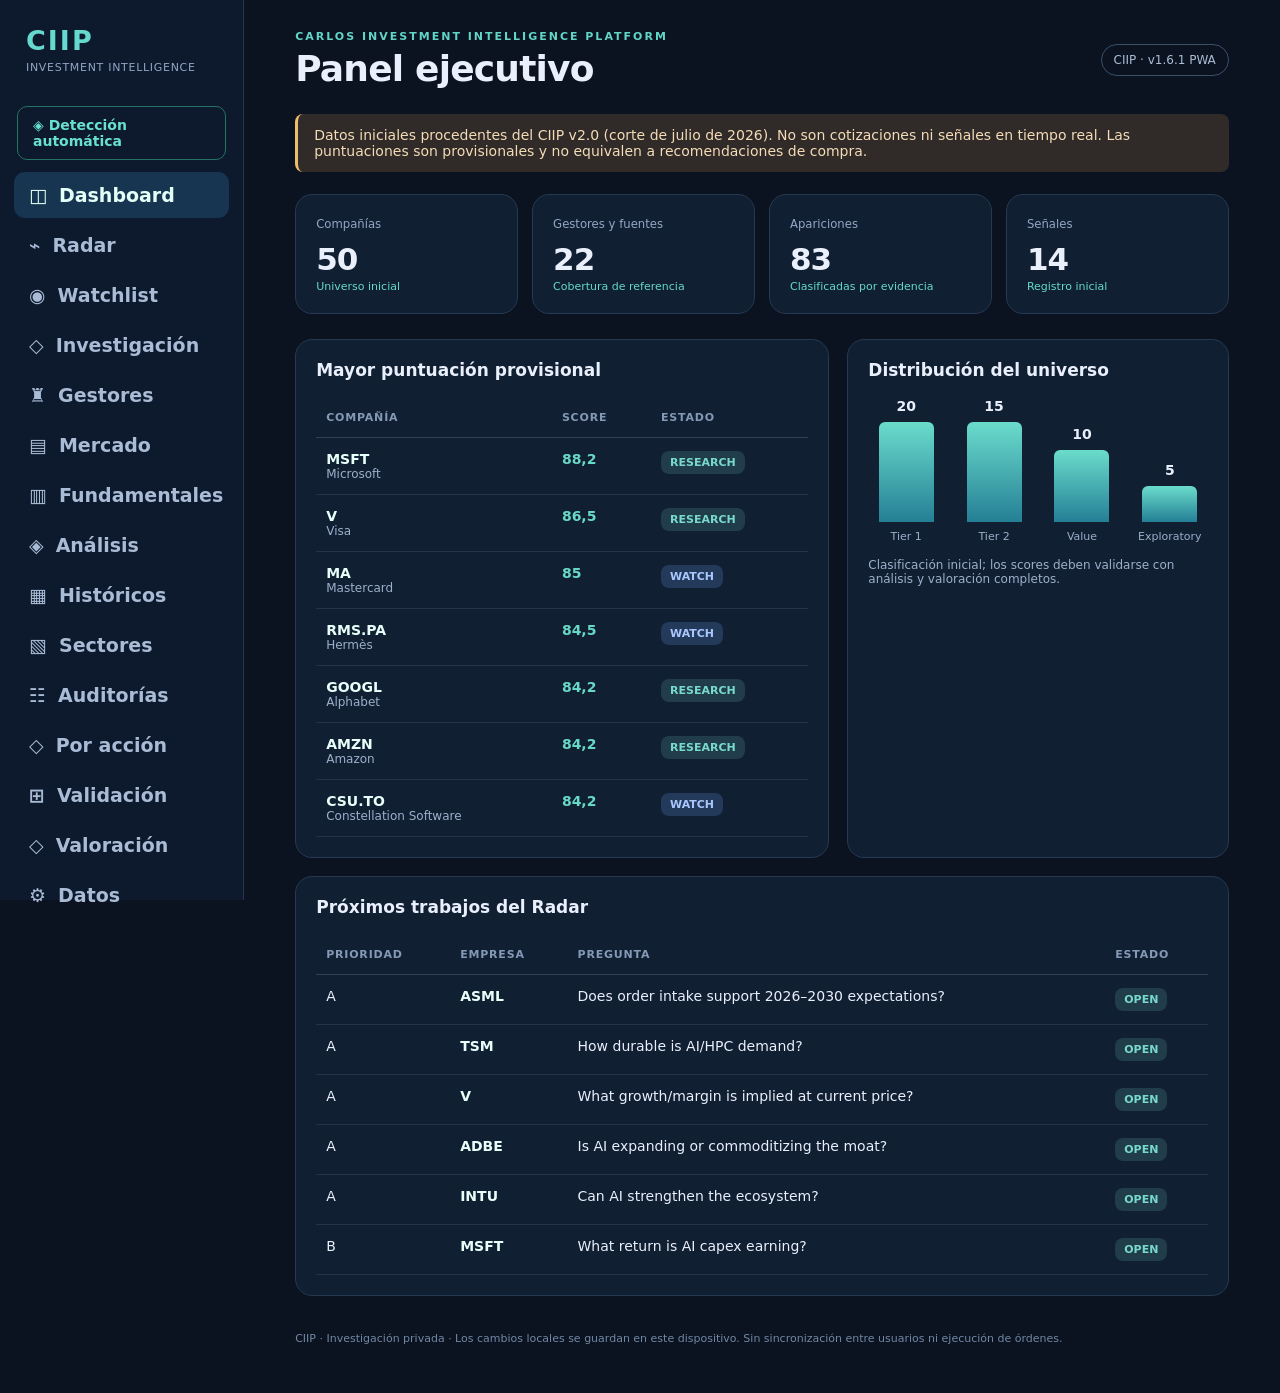
==== commit 69fe0466: "ui: expose automatic opportunity discovery from CIIP main navigation" ====
--- a/index.html
+++ b/index.html
@@ -108,7 +108,7 @@
 function marketView(){const items=companies.filter(c=>market[c.Ticker]);const auto=autoMarket?.prices||{};const autoItems=companies.filter(c=>auto[c.Ticker]);const generation=autoMarket?.generated_at?new Date(autoMarket.generated_at).toLocaleString('es-ES'):'Sin actualización';const autoRows=autoItems.map(c=>{const p=auto[c.Ticker],days=Math.floor((Date.now()-new Date(p.date+'T00:00:00Z').getTime())/86400000);return '<tr><td><b>'+esc(c.Ticker)+'</b><div class="muted tiny">'+esc(c.Empresa)+'</div></td><td>'+Number(p.price).toLocaleString('es-ES',{minimumFractionDigits:2,maximumFractionDigits:2})+' '+esc(p.currency)+'</td><td>'+esc(p.date)+'</td><td><a class="link" target="_blank" rel="noopener noreferrer" href="'+esc(p.url)+'">'+esc(p.source)+' ↗</a></td><td>'+badge(days>5?'ANTIGUO':days>2?'REVISAR':'CIERRE')+'</td></tr>'});return '<section class="panel"><h2>Cotizaciones automáticas · cierre diario</h2><p class="muted">Fuentes: Yahoo Finance (principal) y Stooq (respaldo), precios de cierre diarios. Actualización programada de lunes a viernes mediante GitHub Actions. No son precios en tiempo real; pueden estar retrasados, incompletos o sin ajustar. La correspondencia de símbolos debe contrastarse con el mercado primario. No se calculan recomendaciones de compra.</p><p><b>'+autoItems.length+' compañías</b> con observaciones · Generado: '+esc(generation)+'</p><div class="actions">'+button('Actualizar lectura','refreshAutoMarket()','')+'</div>'+(autoError?'<p class="muted">Archivo automático no disponible: '+esc(autoError)+'. Se generará al ejecutar el flujo de datos por primera vez.</p>':'')+table(['Compañía','Cierre','Fecha','Proveedor','Vigencia'],autoRows)+'</section><section class="panel"><h2>Precios manuales · carga documentada</h2><p class="muted">Importación opcional para valores sin cobertura automática. Los datos manuales permanecen en este navegador y no sustituyen los registros automáticos.</p><div class="actions">'+button('Descargar plantilla CSV','marketTemplate()','')+button('Importar precios CSV','document.getElementById("marketFile").click()')+button('Borrar precios','clearMarket()','danger')+'</div><input id="marketFile" type="file" accept=".csv,text/csv" class="hidden" onchange="importMarket(this.files[0])"><p class="muted tiny">Formato: Ticker;Precio;Moneda;Fecha (AAAA-MM-DD);Fuente;URL.</p></section><section class="panel"><h2>Cotizaciones manuales ('+items.length+')</h2>'+table(['Compañía','Precio','Fecha','Fuente','Antigüedad'],items.map(c=>{const p=market[c.Ticker];const days=Math.floor((Date.now()-new Date(p.date+'T00:00:00Z').getTime())/86400000);return '<tr><td><b>'+esc(c.Ticker)+'</b></td><td>'+Number(p.price).toLocaleString('es-ES',{minimumFractionDigits:2,maximumFractionDigits:2})+' '+esc(p.currency)+'</td><td>'+esc(p.date)+'</td><td><a class="link" target="_blank" rel="noopener noreferrer" href="'+esc(p.url)+'">'+esc(p.source)+' ↗</a></td><td>'+badge(days>7?'ANTIGUO':days>1?'REVISAR':'RECIENTE')+'</td></tr>'}))+'</section>'}
 
 const num=n=>Number(n||0).toLocaleString('es-ES',{maximumFractionDigits:1});const badge=(t)=>`<span class="tag ${['REVIEW','REJECT'].includes(t)?'warn':['WATCH','SCREENED'].includes(t)?'blue':''}">${esc(t||'—')}</span>`;const button=(label,fn,cl='secondary')=>`<button class="btn ${cl}" onclick="${fn}">${label}</button>`;
-function layout(){const nav=[['dashboard','◫','Dashboard'],['radar','⌁','Radar'],['watchlist','◉','Watchlist'],['research','◇','Investigación'],['gurus','♜','Gestores'],['market','▤','Mercado'],['fundamentals','▥','Fundamentales'],['financial','◈','Análisis'],['history','▦','Históricos'],['sector','▧','Sectores'],['audits','☷','Auditorías'],['per_share','◇','Por acción'],['model_validation','⊞','Validación'],['valuation','◇','Valoración'],['settings','⚙','Datos']];$('#app').innerHTML=`<div class="app"><aside class="side"><div class="logo">CIIP</div><div class="sub">INVESTMENT INTELLIGENCE</div>${nav.map(([id,icon,label])=>`<button class="nav ${state.tab===id?'active':''}" onclick="go('${id}')"><span>${icon}</span><span class="label">${label}</span></button>`).join('')}</aside><main class="main"><header class="top"><div><div class="eyebrow">Carlos Investment Intelligence Platform</div><h1>${{dashboard:'Panel ejecutivo',radar:'Investment Radar',watchlist:'Watchlist maestra',research:'Centro de investigación',gurus:'Gestores y fuentes',market:'Datos de mercado',fundamentals:'Datos fundamentales',financial:'Análisis financiero',history:'Históricos SEC',sector:'Valoración sectorial',audits:'Auditorías SEC',per_share:'Valoración por acción',model_validation:'Auditoría de DCF',valuation:'Valoración DCF',settings:'Datos y configuración'}[state.tab]}</h1></div><span class="pill">CIIP · v1.6.1 PWA</span></header><div class="notice">Datos iniciales procedentes del CIIP v2.0 (corte de julio de 2026). No son cotizaciones ni señales en tiempo real. Las puntuaciones son provisionales y no equivalen a recomendaciones de compra.</div><div id="view"></div><footer class="footer">CIIP · Investigación privada · Los cambios locales se guardan en este dispositivo. Sin sincronización entre usuarios ni ejecución de órdenes.</footer></main></div>`;render()}
+function layout(){const nav=[['dashboard','◫','Dashboard'],['radar','⌁','Radar'],['watchlist','◉','Watchlist'],['research','◇','Investigación'],['gurus','♜','Gestores'],['market','▤','Mercado'],['fundamentals','▥','Fundamentales'],['financial','◈','Análisis'],['history','▦','Históricos'],['sector','▧','Sectores'],['audits','☷','Auditorías'],['per_share','◇','Por acción'],['model_validation','⊞','Validación'],['valuation','◇','Valoración'],['settings','⚙','Datos']];$('#app').innerHTML=`<div class="app"><aside class="side"><div class="logo">CIIP</div><div class="sub">INVESTMENT INTELLIGENCE</div><a href="discovery/index.html" style="display:block;color:#68e1d1;padding:10px 15px;font-weight:700;text-decoration:none;border:1px solid #267263;border-radius:10px;margin:0 3px 12px">◈ Detección automática</a>${nav.map(([id,icon,label])=>`<button class="nav ${state.tab===id?'active':''}" onclick="go('${id}')"><span>${icon}</span><span class="label">${label}</span></button>`).join('')}</aside><main class="main"><header class="top"><div><div class="eyebrow">Carlos Investment Intelligence Platform</div><h1>${{dashboard:'Panel ejecutivo',radar:'Investment Radar',watchlist:'Watchlist maestra',research:'Centro de investigación',gurus:'Gestores y fuentes',market:'Datos de mercado',fundamentals:'Datos fundamentales',financial:'Análisis financiero',history:'Históricos SEC',sector:'Valoración sectorial',audits:'Auditorías SEC',per_share:'Valoración por acción',model_validation:'Auditoría de DCF',valuation:'Valoración DCF',settings:'Datos y configuración'}[state.tab]}</h1></div><span class="pill">CIIP · v1.6.1 PWA</span></header><div class="notice">Datos iniciales procedentes del CIIP v2.0 (corte de julio de 2026). No son cotizaciones ni señales en tiempo real. Las puntuaciones son provisionales y no equivalen a recomendaciones de compra.</div><div id="view"></div><footer class="footer">CIIP · Investigación privada · Los cambios locales se guardan en este dispositivo. Sin sincronización entre usuarios ni ejecución de órdenes.</footer></main></div>`;render()}
 function go(tab){state.tab=tab;state.query='';state.tier='Todos';state.status='Todos';layout()}function stat(label,value,caption){return `<div class="stat"><small>${label}</small><strong>${value}</strong><em>${caption}</em></div>`}function table(headers,rows){return `<div class="tablewrap"><table class="table"><thead><tr>${headers.map(h=>`<th>${h}</th>`).join('')}</tr></thead><tbody>${rows.join('')}</tbody></table></div>`}
 function render(){let v='';if(state.tab==='valuation')v=valuationView();if(state.tab==='history')v=historyView();if(state.tab==='sector')v=ciipSectorResearchView();if(state.tab==='audits')v=ciipAuditReadout();if(state.tab==='per_share')v=ciipPerShareView();if(state.tab==='model_validation')v=ciipValidationView();if(state.tab==='financial')v=financialView();if(state.tab==='fundamentals')v=fundamentalView();if(state.tab==='market')v=marketView();if(state.tab==='dashboard'){const top=[...companies].sort((a,b)=>(scoreMap[b.Ticker]?.Investment_Score||0)-(scoreMap[a.Ticker]?.Investment_Score||0)).slice(0,7);let tiers={};companies.forEach(c=>tiers[c.Tier]=(tiers[c.Tier]||0)+1);v=`<div class="stats">${stat('Compañías',companies.length,'Universo inicial')}${stat('Gestores y fuentes',gurus.length,'Cobertura de referencia')}${stat('Apariciones',holdings.length,'Clasificadas por evidencia')}${stat('Señales',signals.length,'Registro inicial')}</div><div class="grid"><section class="panel"><h2>Mayor puntuación provisional</h2>${table(['Compañía','Score','Estado'],top.map(c=>`<tr onclick="openDetail('${esc(c.Ticker)}')" style="cursor:pointer"><td><span class="ticker">${esc(c.Ticker)}</span><div class="muted tiny">${esc(c.Empresa)}</div></td><td class="score">${num(scoreMap[c.Ticker]?.Investment_Score)}</td><td>${badge(local[c.Ticker]?.status||c.Estado)}</td></tr>`))}</section><section class="panel"><h2>Distribución del universo</h2><div class="bars">${Object.entries(tiers).map(([k,n])=>`<div class="barcol"><b>${n}</b><div class="bar" style="height:${n/20*100}%"></div><div class="barlabel">${esc(k)}</div></div>`).join('')}</div><p class="muted tiny">Clasificación inicial; los scores deben validarse con análisis y valoración completos.</p></section></div><section class="panel"><h2>Próximos trabajos del Radar</h2>${table(['Prioridad','Empresa','Pregunta','Estado'],queue.slice(0,6).map(r=>`<tr><td>${esc(r.Priority)}</td><td class="ticker">${esc(r.Ticker)}</td><td>${esc(r['Question 1'])}</td><td>${badge(local['task_'+r.Ticker]?.status||r.Status)}</td></tr>`))}</section>`}
 if(state.tab==='watchlist'){let rows=companies.filter(c=>(state.tier==='Todos'||c.Tier===state.tier)&&(state.status==='Todos'||(local[c.Ticker]?.status||c.Estado)===state.status)&&[c.Ticker,c.Empresa,c.Sector,c['Tesis_breve']].join(' ').toLowerCase().includes(state.query.toLowerCase())).sort((a,b)=>(scoreMap[b.Ticker]?.Investment_Score||0)-(scoreMap[a.Ticker]?.Investment_Score||0));v=`<section class="panel"><div class="filters"><input id="search" class="input" placeholder="Buscar compañía, ticker o sector" value="${esc(state.query)}" oninput="state.query=this.value;updateWatch()"><select class="select" onchange="state.tier=this.value;updateWatch()"><option>Todos</option>${['Tier 1','Tier 2','Value','Exploratory'].map(t=>`<option ${state.tier===t?'selected':''}>${t}</option>`).join('')}</select><select class="select" onchange="state.status=this.value;updateWatch()"><option>Todos</option>${['SCREENED','RESEARCH','WATCH','READY','REVIEW','REJECT'].map(t=>`<option ${state.status===t?'selected':''}>${t}</option>`).join('')}</select></div><div id="watchrows"></div></section>`;$('#view').innerHTML=v;window.updateWatch=()=>{let rows=companies.filter(c=>(state.tier==='Todos'||c.Tier===state.tier)&&(state.status==='Todos'||(local[c.Ticker]?.status||c.Estado)===state.status)&&[c.Ticker,c.Empresa,c.Sector,c.Tesis_breve].join(' ').toLowerCase().includes(state.query.toLowerCase())).sort((a,b)=>(scoreMap[b.Ticker]?.Investment_Score||0)-(scoreMap[a.Ticker]?.Investment_Score||0));$('#watchrows').innerHTML=`<p class="muted tiny">${rows.length} compañías · Selecciona una para abrir su ficha.</p>`+table(['Ticker / empresa','Sector','Tier','Score','Estado'],rows.map(c=>`<tr style="cursor:pointer" onclick="openDetail('${esc(c.Ticker)}')"><td><span class="ticker">${esc(c.Ticker)}</span><div class="muted tiny">${esc(c.Empresa)}</div></td><td>${esc(c.Sector)}</td><td>${esc(c.Tier)}</td><td class="score">${num(scoreMap[c.Ticker]?.Investment_Score)}</td><td>${badge(local[c.Ticker]?.status||c.Estado)}</td></tr>`))};updateWatch();return}
